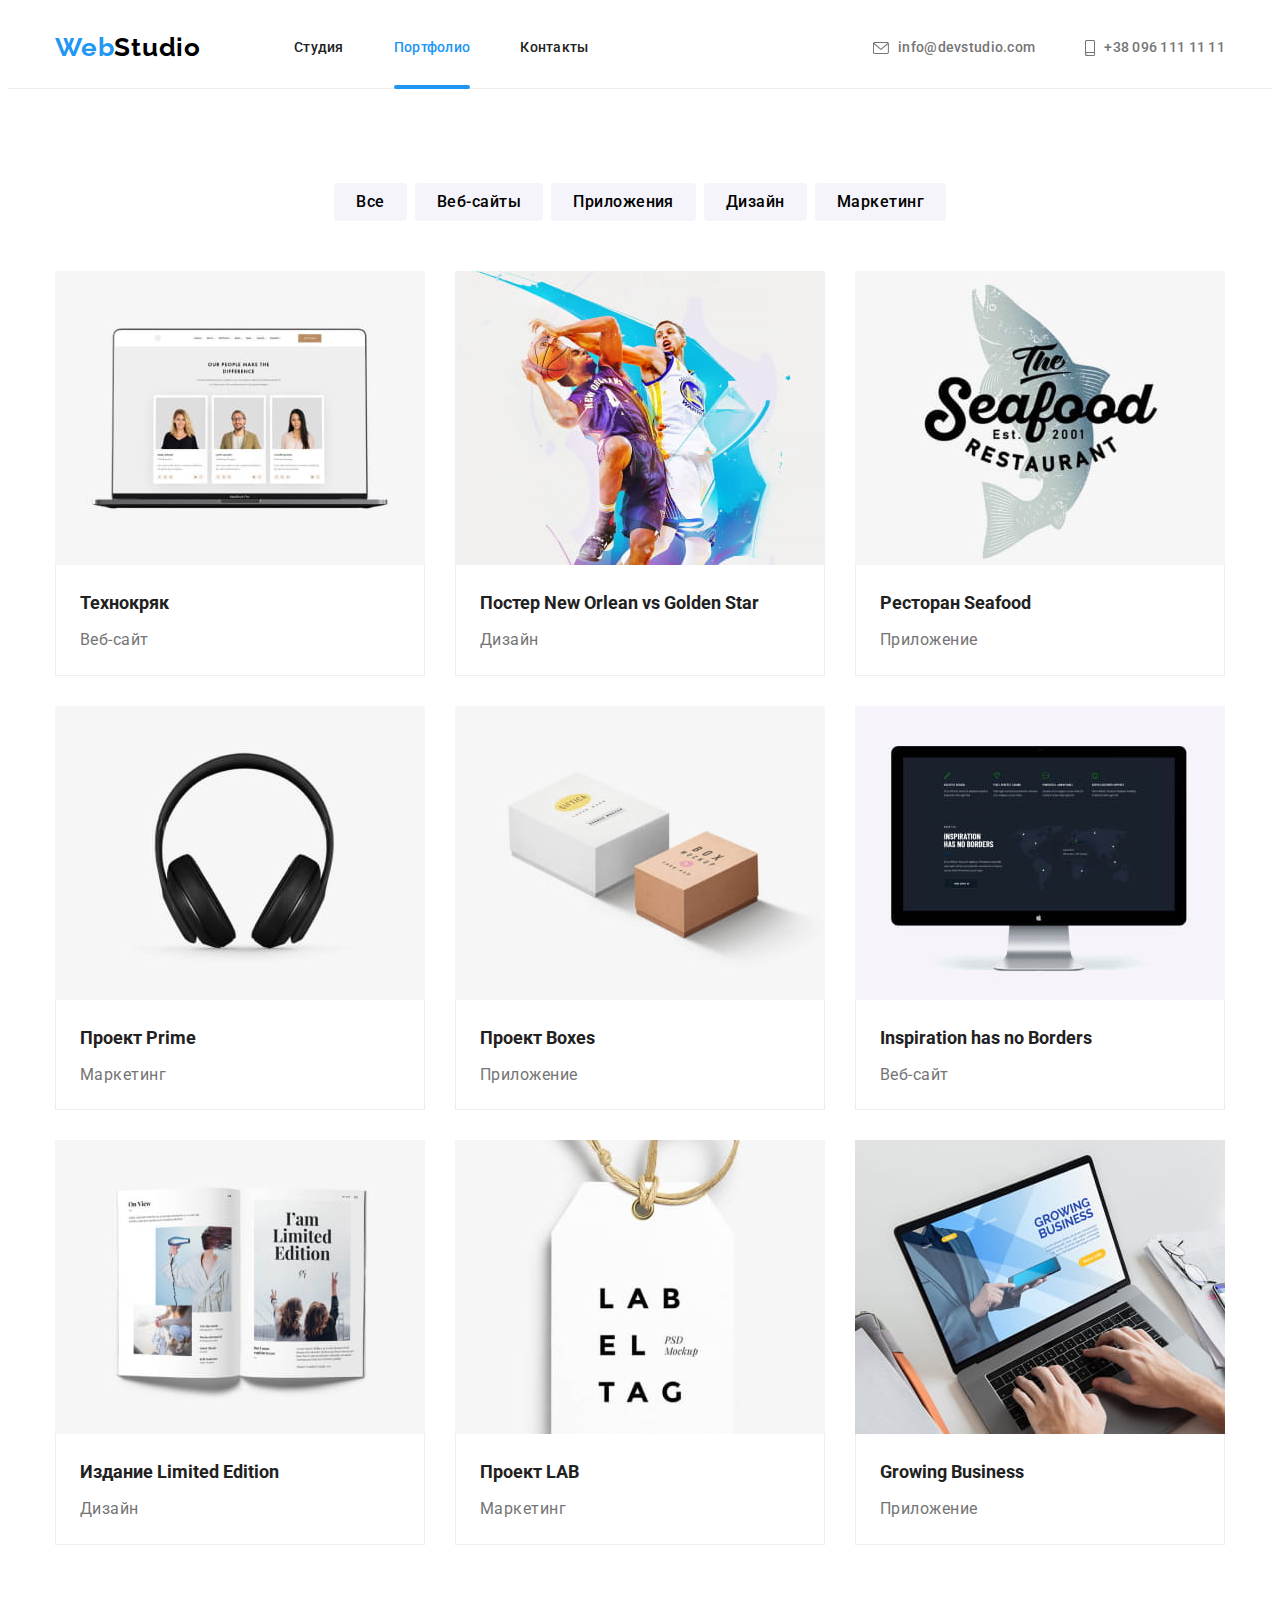
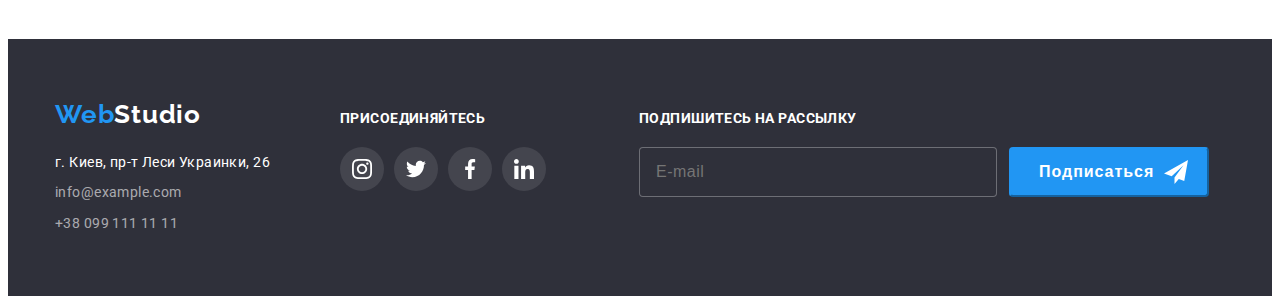
==== portfolio.html @ 4abb4806 "start" ====
<!DOCTYPE html>
<html lang="en">
<head>
    <meta charset="UTF-8">
    <meta http-equiv="X-UA-Compatible" content="IE=edge">
    <meta name="viewport" content="width=device-width, initial-scale=1.0">
    <title>goit-markup-hw-07</title>
    <link rel="stylesheet" href="https://cdnjs.cloudflare.com/ajax/libs/modern-normalize/1.1.0/modern-normalize.min.css"
        integrity="sha512-wpPYUAdjBVSE4KJnH1VR1HeZfpl1ub8YT/NKx4PuQ5NmX2tKuGu6U/JRp5y+Y8XG2tV+wKQpNHVUX03MfMFn9Q=="
        crossorigin="anonymous" referrerpolicy="no-referrer" />
    <link rel="stylesheet" href="./css/main.min.css">
    <link rel="preconnect" href="https://fonts.googleapis.com">
    <link rel="preconnect" href="https://fonts.gstatic.com" crossorigin>
    <link href="https://fonts.googleapis.com/css2?family=Montserrat:wght@400;700&family=Raleway:wght@700&family=Roboto:wght@400;500;700;900&display=swap"
          rel="stylesheet">
</head>
<body>
    <!--Шапка-->
    <header class="header">
        <div class="container">
            <nav class="navigation">
                <a href="./index.html" class="logo link logo--top">
                    <span class="logo__web">Web</span>Studio
                </a>
                <ul class="navigation__list list">
                    <li class="navigation__content"><a class="navigation__link  link"
                            href="./index.html">Студия</a></li>
                    <li class="navigation__content"><a class="navigation__link navigation__link--portfolio link" href="./portfolio.html">Портфолио</a>
                    </li>
                    <li class="navigation__content"><a class="navigation__link link" href="">Контакты</a></li>
                </ul>
            </nav>
            <ul class="contacts list">
                <li class="contacts__content"><a class="contacts__link link" href="mailto:info@devstudio.com">
                        <svg class="contacts__icon contacts__icon--mail">
                            <use href="./images/icons.svg#icon-mail"></use>
                        </svg>
                        info@devstudio.com
                    </a>
                </li>
                <li class="contacts__content"><a class="contacts__link link" href="tel:+380961111111">
                        <svg class="contacts__icon contacts__icon--tel">
                            <use href="./images/icons.svg#icon-smartphone"></use>
                        </svg>
                        +38 096 111 11 11
                    </a></li>
            </ul>
        </div>
    
    </header>
    <!-- Основная секция-->
    <main>
        <section class="section">
            <!-- Скрытый заголовок-->
            <div class="categories container">
                <h1 class="visually-hidden">Категории</h1>
                <ul class="categories__list list">
                    <li class="categories__content"><button class="categories__butns" type="button">Все</button></li>
                    <li class="categories__content"><button class="categories__butns" type="button">Веб-сайты</button></li>
                    <li class="categories__content"><button class="categories__butns" type="button">Приложения</button></li>
                    <li class="categories__content"><button class="categories__butns" type="button">Дизайн</button></li>
                    <li class="categories__content"><button class="categories__butns" type="button">Маркетинг</button></li>
                </ul>
                <ul class="categories__cards list">
                    <li class="card">
                        <a class="card__link link" href="">
                            <div class="card__box">
                                <img src="./images/Portf1.jpg" alt="Открытый ноутбук" width="370">
                                <div class="card__overlay">
                                    <p class="card__text"> Технокряк это современная площадка распространения коронавируса. Компании используют эту платформу для цифрового
                                    шпионажа и атак на защищённые сервера конкурентов. </p>

                                </div>
                            </div>
                            <div class="card__description">
                            <h2 class="card__titles">Технокряк</h2>
                            <p class="card__specification">Веб-сайт</p>
                            </div>
                        </a>
                    </li>
                    <li class="card">
                        <a class="card__link link" href="">
                            <div class="card__box">
                            <img src="./images/Portf2.jpg" alt="Два баскетболиста" width="370">
                            <div class="card__overlay">
                                    <p class="card__text"> Технокряк это современная площадка распространения коронавируса. Компании используют эту платформу для цифрового
                                    шпионажа и атак на защищённые сервера конкурентов. </p>

                                </div>
                            </div>
                            <div class="card__description">
                                <h2 class="card__titles">Постер New Orlean vs Golden Star</h2>
                                <p class="card__specification">Дизайн</p>
                            </div>
                            
                        </a>
                    </li>
                    <li class="card">
                        <a class="card__link link" href="">
                            <div class="card__box">
                            <img src="./images/Portf3.jpg" alt="Логотип ресторана" width="370">
                            <div class="card__overlay">
                                    <p class="card__text"> Технокряк это современная площадка распространения коронавируса. Компании используют эту платформу для цифрового
                                    шпионажа и атак на защищённые сервера конкурентов. </p>

                                </div>
                            </div>
                            <div class="card__description">
                            <h2 class="card__titles">Ресторан Seafood</h2>
                            <p class="card__specification">Приложение</p>
                            </div>
                        </a>
                    </li>
                    <li class="card">
                        <a class="card__link link" href="">
                            <div class="card__box">
                            <img src="./images/Portf4.jpg" alt="Наушники" width="370">
                            <div class="card__overlay">
                                    <p class="card__text"> Технокряк это современная площадка распространения коронавируса. Компании используют эту платформу для цифрового
                                    шпионажа и атак на защищённые сервера конкурентов. </p>

                                </div>
                            </div>
                            <div class="card__description">
                            <h2 class="card__titles">Проект Prime</h2>
                            <p class="card__specification">Маркетинг</p>
                            </div>
                        </a>
                    </li>
                    <li class="card">
                        <a class="card__link link" href="">
                            <div class="card__box">
                            <img src="./images/Portf5.jpg" alt="Две коробки" width="370">
                            <div class="card__overlay">
                                    <p class="card__text"> Технокряк это современная площадка распространения коронавируса. Компании используют эту платформу для цифрового
                                    шпионажа и атак на защищённые сервера конкурентов. </p>

                                </div>
                            </div>
                            <div class="card__description">
                            <h2 class="card__titles">Проект Boxes</h2>
                            <p class="card__specification">Приложение</p>
                            </div>
                        </a>
                    </li>
                    <li class="card">
                        <a class="card__link link" href="">
                            <div class="card__box">
                            <img src="./images/Portf6.jpg" alt="Телевизор" width="370">
                            <div class="card__overlay">
                                    <p class="card__text"> Технокряк это современная площадка распространения коронавируса. Компании используют эту платформу для цифрового
                                    шпионажа и атак на защищённые сервера конкурентов. </p>

                                </div>
                            </div>
                            <div class="card__description">
                            <h2 class="card__titles">Inspiration has no Borders</h2>
                            <p class="card__specification">Веб-сайт</p>
                            </div>
                        </a>
                    </li>
                    <li class="card">
                        <a class="card__link link" href="">
                            <div class="card__box">
                            <img src="./images/Portf7.jpg" alt="Открытый журнал" width="370">
                            <div class="card__overlay">
                                    <p class="card__text"> Технокряк это современная площадка распространения коронавируса. Компании используют эту платформу для цифрового
                                    шпионажа и атак на защищённые сервера конкурентов. </p>

                                </div>
                            </div>
                            <div class="card__description">
                            <h2 class="card__titles">Издание Limited Edition</h2>
                            <p class="card__specification">Дизайн</p>
                            </div>
                        </a>
                    </li>
                    <li class="card">
                        <a class="card__link link" href="">
                            <div class="card__box">
                            <img src="./images/Portf8.jpg" alt="Этикетка" width="370">
                            <div class="card__overlay">
                                    <p class="card__text"> Технокряк это современная площадка распространения коронавируса. Компании используют эту платформу для цифрового
                                    шпионажа и атак на защищённые сервера конкурентов. </p>

                                </div>
                            </div>
                            <div class="card__description">
                            <h2 class="card__titles">Проект LAB</h2>
                            <p class="card__specification">Маркетинг</p>
                            </div>
                        </a>
                    </li>
                    <li class="card">
                        <a class="card__link link" href="">
                            <div class="card__box">
                            <img src="./images/Portf9.jpg" alt="Работа за ноутбуком" width="370">
                            <div class="card__overlay">
                                    <p class="card__text"> Технокряк это современная площадка распространения коронавируса. Компании используют эту платформу для цифрового
                                    шпионажа и атак на защищённые сервера конкурентов. </p>

                                </div>
                            </div>
                            <div class="card__description">
                            <h2 class="card__titles">Growing Business</h2>
                            <p class="card__specification">Приложение</p>
                            </div>
                        </a>
                    </li>
                </ul>
            </div>        
        </section>

    </main>
    <!--Подвал-->
    <footer class="footer">
        <div class="container footer__container">
            <div class="navigation-box">
                <a class="logo link logo--bottom " href="./index.html">
                    <span class="logo__web">Web</span>Studio
                </a>
                <address class="adress">
                    <ul class="adress__list list">
                        <li class="adress__content"><a class="adress__fact link"
                                href="https://goo.gl/maps/tWHg3Sb9LDnPVepB7" target="_blank"
                                rel="noopener nofollow noreferrer">г. Киев, пр-т Леси Украинки, 26</a></li>
                        <li class="adress__content"><a class="adress__secondary link"
                                href="mailto:info@example.com">info@example.com</a></li>
                        <li class="adress__content"><a class="adress__secondary link" href="tel:+380991111111">+38 099 111
                                11 11</a></li>
                    </ul>
                </address>
            </div>
            <div class="networks">
                <h3 class="networks__title">Присоединяйтесь</h3>
                <ul class="networks__list list">
                    <li class="networks__content">
                        <a class="networks__link link" href=""><svg class="networks__icon">
                                <use href="./images/icons.svg#icon-insta"></use>
                            </svg>
                        </a>
                    </li>
                    <li class="networks__content">
                        <a class="networks__link link" href=""><svg class="networks__icon">
                                <use href="./images/icons.svg#icon-twitter"></use>
                            </svg>
                        </a>
                    </li>
                    <li class="networks__content">
                        <a class="networks__link link" href=""><svg class="networks__icon">
                                <use href="./images/icons.svg#icon-facebook"></use>
                            </svg>
                        </a>
                    </li>
                    <li class="networks__content">
                        <a class="networks__link link" href=""><svg class="networks__icon">
                                <use href="./images/icons.svg#icon-linkedin"></use>
                            </svg>
                        </a>
                    </li>
                </ul>

            </div>
            <div class="mailing">
                <h3 class="mailing__title">Подпишитесь на рассылку</h3>
                <form class="mailing__form" autocomplete="off">
                    <label class="mailing__label">
                        <input type="email" name="email" class="mailing__input" placeholder="E-mail" />
                    </label>
                    <button type="submit" class="mailing__button">Подписаться <svg class="mailing_icon" width="24px"
                            height="24px">
                            <use href="./images/icons.svg#icon-send"></use>
                        </svg>
                    </button>

                </form>

            </div>

        </div>


    </footer>
    
</body>
</html>
---- css/main.min.css ----
*,*::before,*::after{-webkit-box-sizing:border-box;box-sizing:border-box}.container{width:1200px;margin:0 auto;padding-left:15px;padding-right:15px}h1,h2,h3,h4,h5,h6,p{margin:0}ul{padding:0;margin:0}img{display:block}body{color:var(--main-text-color);font-family:var(--main-font),sans-serif;font-weight:400}.list{list-style-type:none}.link{text-decoration:none;display:block}.section{padding-top:94px;padding-bottom:94px}:root{--main-font: 'Roboto';--secondary-font: 'Raleway';--main-text-color: #212121;--primyry-text-color: #757575;--secondary-color: #2196f3;--bacnd-color: #ffffff;--logo-color: #000000;--hero-foot-color: #2f303a;--dysine-color: #f5f4fa;--adress-color: rgba(255, 255, 255, 0.6);--categorie-color: #eeeeee;--button-color: #188ce8;--icon-color: #afb1b8}.logo{font-family:var(--secondary-font);font-weight:700;font-size:26px;line-height:1.2;letter-spacing:0.03em}.logo--top{color:var(--logo-color)}.logo--bottom{color:var(--bacnd-color);margin-bottom:20px}.logo__web{color:var(--secondary-color)}.adress{font-style:normal}.adress__fact{font-size:14px;letter-spacing:0.03em;line-height:1.7;color:var(--bacnd-color);-webkit-transition:color 250ms cubic-bezier(0.4, 0, 0.2, 1);transition:color 250ms cubic-bezier(0.4, 0, 0.2, 1)}.adress__fact:hover{color:var(--secondary-color)}.adress__fact:focus{color:var(--secondary-color)}.adress__secondary{font-size:14px;line-height:1.7;letter-spacing:0.03em;color:var(--adress-color);-webkit-transition:color 250ms cubic-bezier(0.4, 0, 0.2, 1);transition:color 250ms cubic-bezier(0.4, 0, 0.2, 1)}.adress__secondary:focus{color:var(--secondary-color)}.adress__secondary:hover{color:var(--secondary-color)}.adress__content:not(:last-child){margin-bottom:7px}.backdrop{position:fixed;top:0;left:0;width:100%;height:100%;background-color:rgba(0,0,0,0.2);-webkit-transition-property:opacity, visibility, -webkit-transform;transition-property:opacity, visibility, -webkit-transform;transition-property:transform, opacity, visibility;transition-property:transform, opacity, visibility, -webkit-transform;-webkit-transition-duration:250ms;transition-duration:250ms;-webkit-transition-timing-function:cubic-bezier(0.4, 0, 0.2, 1);transition-timing-function:cubic-bezier(0.4, 0, 0.2, 1);z-index:10}.backdrop.is-hidden{-webkit-transform:scale(0.7);transform:scale(0.7);opacity:0;pointer-events:none;visibility:hidden}.card__box{position:relative;overflow:hidden}.card__overlay{position:absolute;padding:63px 24px;width:100%;height:100%;background-color:rgba(33,150,243,0.9);top:0;-webkit-transform:translateY(101%);transform:translateY(101%);-webkit-transition:-webkit-transform 250ms cubic-bezier(0.4, 0, 0.2, 1);transition:-webkit-transform 250ms cubic-bezier(0.4, 0, 0.2, 1);transition:transform 250ms cubic-bezier(0.4, 0, 0.2, 1);transition:transform 250ms cubic-bezier(0.4, 0, 0.2, 1), -webkit-transform 250ms cubic-bezier(0.4, 0, 0.2, 1)}.card__text{font-size:18px;line-height:1.55;letter-spacing:0.03em;color:var(--bacnd-color)}.card{margin-right:30px;margin-bottom:30px;width:370px}.card:nth-last-child(-n+3){margin-bottom:0px}.card:nth-child(3n){margin-right:0px}.card__description{border:1px solid var(--categorie-color);border-top:none;padding:20px 24px}.card__titles{font-weight:700;font-size:18px;line-height:2;color:var(--main-text-color);margin-bottom:4px}.card__specification{font-size:16px;line-height:1.87;letter-spacing:0.03em;color:var(--primyry-text-color)}.card__link{-webkit-transition:-webkit-box-shadow 250ms cubic-bezier(0.4, 0, 0.2, 1);transition:-webkit-box-shadow 250ms cubic-bezier(0.4, 0, 0.2, 1);transition:box-shadow 250ms cubic-bezier(0.4, 0, 0.2, 1);transition:box-shadow 250ms cubic-bezier(0.4, 0, 0.2, 1), -webkit-box-shadow 250ms cubic-bezier(0.4, 0, 0.2, 1)}.card__link:hover,.card__link:focus{-webkit-box-shadow:0px 1px 1px rgba(0,0,0,0.12),0px 4px 4px rgba(0,0,0,0.06),1px 4px 6px rgba(0,0,0,0.16);box-shadow:0px 1px 1px rgba(0,0,0,0.12),0px 4px 4px rgba(0,0,0,0.06),1px 4px 6px rgba(0,0,0,0.16)}.card__link:hover .card__box .card__overlay,.card__link:focus .card__box .card__overlay{-webkit-transform:translateY(0%);transform:translateY(0%)}.card__link:hover .card__box .card__overlay,.card__link:focus .card__box .card__overlay{-webkit-transform:translateY(0%);transform:translateY(0%)}.categories__butns{cursor:pointer;background-color:var(--dysine-color);border:none;border-radius:4px;font-family:var(--main-font);font-weight:500;font-size:16px;line-height:1.6;text-align:center;letter-spacing:0.03em;padding:6px 22px;min-width:73px;-webkit-transition:background-color 250ms cubic-bezier(0.4, 0, 0.2, 1),color 2500ms cubic-bezier(0.4, 0, 0.2, 1),-webkit-box-shadow 250ms cubic-bezier(0.4, 0, 0.2, 1);transition:background-color 250ms cubic-bezier(0.4, 0, 0.2, 1),color 2500ms cubic-bezier(0.4, 0, 0.2, 1),-webkit-box-shadow 250ms cubic-bezier(0.4, 0, 0.2, 1);transition:box-shadow 250ms cubic-bezier(0.4, 0, 0.2, 1),background-color 250ms cubic-bezier(0.4, 0, 0.2, 1),color 2500ms cubic-bezier(0.4, 0, 0.2, 1);transition:box-shadow 250ms cubic-bezier(0.4, 0, 0.2, 1),background-color 250ms cubic-bezier(0.4, 0, 0.2, 1),color 2500ms cubic-bezier(0.4, 0, 0.2, 1),-webkit-box-shadow 250ms cubic-bezier(0.4, 0, 0.2, 1)}.categories__butns:hover{background-color:var(--secondary-color);color:var(--bacnd-color);-webkit-box-shadow:0px 3px 1px rgba(0,0,0,0.1),0px 1px 2px rgba(0,0,0,0.08),0px 2px 2px rgba(0,0,0,0.12);box-shadow:0px 3px 1px rgba(0,0,0,0.1),0px 1px 2px rgba(0,0,0,0.08),0px 2px 2px rgba(0,0,0,0.12)}.categories__butns:focus{background-color:var(--secondary-color);color:var(--bacnd-color);-webkit-box-shadow:0px 3px 1px rgba(0,0,0,0.1),0px 1px 2px rgba(0,0,0,0.08),0px 2px 2px rgba(0,0,0,0.12);box-shadow:0px 3px 1px rgba(0,0,0,0.1),0px 1px 2px rgba(0,0,0,0.08),0px 2px 2px rgba(0,0,0,0.12)}.categories__list{display:-webkit-box;display:-ms-flexbox;display:flex;-webkit-box-pack:center;-ms-flex-pack:center;justify-content:center;margin-bottom:50px}.categories__content:not(:last-child){margin-right:8px}.categories__cards{display:-webkit-box;display:-ms-flexbox;display:flex;-ms-flex-wrap:wrap;flex-wrap:wrap}.close-button{cursor:pointer;position:absolute;top:8px;right:8px;width:30px;height:30px;background-color:var(--bacnd-color);border:1px solid rgba(0,0,0,0.1);border-radius:50%}.close-button:focus .close-button__icon,.close-button:hover .close-button__icon{fill:var(--button-color)}.close-button__icon{position:absolute;top:50%;left:50%;-webkit-transform:translate(-50%, -50%);transform:translate(-50%, -50%);fill:var(--logo-color)}.contacts__link{display:-webkit-inline-box;display:-ms-inline-flexbox;display:inline-flex;-webkit-box-align:center;-ms-flex-align:center;align-items:center;font-weight:500;line-height:1.14;letter-spacing:0.02em;font-size:14px;color:var(--primyry-text-color);text-decoration:none;padding-top:32px;padding-bottom:32px;-webkit-transition:color 250ms cubic-bezier(0.4, 0, 0.2, 1);transition:color 250ms cubic-bezier(0.4, 0, 0.2, 1)}.contacts__link:hover .contacts__icon,.contacts__link:focus .contacts__icon{fill:var(--secondary-color)}.contacts__link:hover,.contacts__link:focus{color:var(--secondary-color)}.contacts__link:hover .contacts__icon--tel,.contacts__link:focus .contacts__icon--tel{fill:var(--secondary-color)}.contacts__icon{fill:var(--primyry-text-color);display:inline-block;margin-right:9px;-webkit-transition:fill 250ms cubic-bezier(0.4, 0, 0.2, 1);transition:fill 250ms cubic-bezier(0.4, 0, 0.2, 1)}.contacts__icon--mail{width:16px;height:12px}.contacts__icon--tel{width:10px;height:16px}.contacts{display:-webkit-box;display:-ms-flexbox;display:flex;-webkit-box-align:center;-ms-flex-align:center;align-items:center;margin-left:auto}.contacts__content:not(:last-child){margin-right:50px}.employee__networks{display:-webkit-box;display:-ms-flexbox;display:flex;-webkit-box-align:center;-ms-flex-align:center;align-items:center;-webkit-box-pack:justify;-ms-flex-pack:justify;justify-content:space-between}.employee__icon{width:20px;height:20px;fill:var(--icon-color);-webkit-transition:fill 250ms cubic-bezier(0.4, 0, 0.2, 1);transition:fill 250ms cubic-bezier(0.4, 0, 0.2, 1)}.employee__link{display:-webkit-box;display:-ms-flexbox;display:flex;-webkit-box-pack:center;-ms-flex-pack:center;justify-content:center;-webkit-box-align:center;-ms-flex-align:center;align-items:center;width:44px;height:44px;background-color:var(--bacnd-color);border-radius:50%;-webkit-transition:background-color 250ms cubic-bezier(0.4, 0, 0.2, 1);transition:background-color 250ms cubic-bezier(0.4, 0, 0.2, 1)}.employee__link:hover,.employee__link:focus{background-color:var(--secondary-color)}.employee__link:hover .employee__icon,.employee__link:focus .employee__icon{fill:var(--bacnd-color)}.employee{background-color:var(--bacnd-color);border-radius:0px 0px 4px 4px;-webkit-box-shadow:0px 1px 3px rgba(0,0,0,0.12),0px 1px 1px rgba(0,0,0,0.14),0px 2px 1px rgba(0,0,0,0.2);box-shadow:0px 1px 3px rgba(0,0,0,0.12),0px 1px 1px rgba(0,0,0,0.14),0px 2px 1px rgba(0,0,0,0.2);width:270px}.employee:not(:last-child){margin-right:30px}.employee__box{padding:30px 32px}.employee__title{font-weight:500;line-height:1.18;text-align:center;letter-spacing:0.03em;font-size:16px;margin-bottom:10px}.employee__position{font-size:16px;line-height:1.18;text-align:center;letter-spacing:0.03em;color:var(--primyry-text-color);margin-bottom:16px}.hero{max-width:1600px;background-color:var(--hero-foot-color);background-image:-webkit-gradient(linear, left top, right top, from(rgba(47,48,58,0.4)), to(rgba(47,48,58,0.4))),url("../images/background.jpg");background-image:linear-gradient(to right, rgba(47,48,58,0.4), rgba(47,48,58,0.4)),url("../images/background.jpg");background-size:cover;background-repeat:no-repeat;background-position:center;text-align:center;padding:200px 0;margin:0 auto}.hero .container{padding:0 0}.hero__title{font-weight:900;font-size:44px;line-height:1.36;max-width:696px;letter-spacing:0.06em;text-transform:uppercase;color:var(--bacnd-color);margin:0 auto 30px auto}.hero__button{font-family:var(--main-font);cursor:pointer;background:var(--secondary-color);-webkit-box-shadow:0px 4px 4px rgba(0,0,0,0.15);box-shadow:0px 4px 4px rgba(0,0,0,0.15);border-radius:4px;border:none;min-width:200px;padding:10px 32px;font-weight:700;font-size:16px;line-height:1.87;-webkit-box-align:center;-ms-flex-align:center;align-items:center;letter-spacing:0.06em;color:var(--bacnd-color);-webkit-transition:background-color 250ms cubic-bezier(0.4, 0, 0.2, 1);transition:background-color 250ms cubic-bezier(0.4, 0, 0.2, 1)}.hero__button:hover{background-color:var(--button-color)}.hero__button:focus{background-color:var(--button-color)}.mailing__title{font-weight:700;margin-bottom:20px;font-size:14px;line-height:1.14;letter-spacing:0.03em;text-transform:uppercase;color:var(--bacnd-color)}.mailing{margin-left:93px}.mailing__form{display:-webkit-box;display:-ms-flexbox;display:flex}.mailing__input{font-size:16px;line-height:1.25;letter-spacing:0.03em;padding-left:16px;color:var(--bacnd-color);display:-webkit-box;display:-ms-flexbox;display:flex;-webkit-box-align:center;-ms-flex-align:center;align-items:center;height:50px;width:358px;background-color:var(--hero-foot-color);border:1px solid rgba(255,255,255,0.3);border-radius:4px;-webkit-transition:border-color 250ms cubic-bezier(0.4, 0, 0.2, 1);transition:border-color 250ms cubic-bezier(0.4, 0, 0.2, 1);outline:none}.mailing__input:focus,.mailing__input:hover{border-color:var(--secondary-color)}.mailing__button{display:-webkit-box;display:-ms-flexbox;display:flex;-webkit-box-align:center;-ms-flex-align:center;align-items:center;font-weight:700;font-size:16px;line-height:1.87;letter-spacing:0.06em;color:var(--bacnd-color);cursor:pointer;width:200px;height:50px;margin-left:12px;padding-left:28px;background-color:var(--secondary-color);border-radius:4px;border-color:var(--secondary-color);-webkit-transition:background-color 250ms cubic-bezier(0.4, 0, 0.2, 1);transition:background-color 250ms cubic-bezier(0.4, 0, 0.2, 1)}.mailing__button:focus,.mailing__button:hover{background-color:var(--button-color)}.mailing_icon{margin-left:10px}.modal{padding:40px;position:absolute;width:528px;height:581px;background-color:var(--bacnd-color);top:50%;left:50%;-webkit-transform:translate(-50%, -50%);transform:translate(-50%, -50%);-webkit-box-shadow:0px 1px 3px rgba(0,0,0,0.12),0px 1px 1px rgba(0,0,0,0.14),0px 2px 1px rgba(0,0,0,0.2);box-shadow:0px 1px 3px rgba(0,0,0,0.12),0px 1px 1px rgba(0,0,0,0.14),0px 2px 1px rgba(0,0,0,0.2);border-radius:4px}.modal__recomend{display:block;margin-bottom:12px;font-weight:700;font-size:20px;line-height:1.15;text-align:center;letter-spacing:0.03em;color:var(--main-text-color)}.modal__label{position:relative;display:-webkit-box;display:-ms-flexbox;display:flex;-webkit-box-orient:vertical;-webkit-box-direction:normal;-ms-flex-direction:column;flex-direction:column;margin-bottom:10px;text-align:left;font-size:12px;line-height:1.16;letter-spacing:0.01em;color:var(--primyry-text-color)}.modal__input{padding-left:38px;z-index:1;width:448px;height:40px;border:1px solid rgba(33,33,33,0.2);-webkit-box-sizing:border-box;box-sizing:border-box;border-radius:4px;background-color:var(--bacnd-color);outline:none;margin-top:4px;-webkit-transition:border-color 250ms cubic-bezier(0.4, 0, 0.2, 1);transition:border-color 250ms cubic-bezier(0.4, 0, 0.2, 1)}.modal__textarea{width:448px;height:138px;outline:none;border:1px solid rgba(33,33,33,0.2);-webkit-box-sizing:border-box;box-sizing:border-box;border-radius:4px;resize:none;padding:12px 16px;margin-top:4px;-webkit-transition:border-color 250ms cubic-bezier(0.4, 0, 0.2, 1);transition:border-color 250ms cubic-bezier(0.4, 0, 0.2, 1)}.modal__textarea:focus{outline:none;border-color:var(--secondary-color)}.modal__agree{position:relative;padding-left:20px;display:block;font-size:14px;line-height:1.7;letter-spacing:0.03em;color:#757575}.modal__check-area{display:block;position:absolute;width:16px;height:15px;background-color:var(--bacnd-color);border:2px solid var(--main-text-color);border-radius:2px;top:50%;left:20px;-webkit-transform:translate(-50%, -50%);transform:translate(-50%, -50%);cursor:pointer;-webkit-transition:border-color 250ms cubic-bezier(0.4, 0, 0.2, 1),background-image 250ms cubic-bezier(0.4, 0, 0.2, 1);transition:border-color 250ms cubic-bezier(0.4, 0, 0.2, 1),background-image 250ms cubic-bezier(0.4, 0, 0.2, 1)}.modal__checkbox:checked+.modal__check-area{background-image:url(../images/check.svg);background-color:var(--secondary-color);border-color:var(--secondary-color);background-repeat:no-repeat;background-size:contain;border:none}.modal__checkbox:focus+.modal__check-area{border-color:var(--secondary-color);outline:none}.modal__link{color:#2196f3}.modal__textarea::-webkit-input-placeholder{font-size:12px;line-height:14px;letter-spacing:0.01em;color:rgba(117,117,117,0.5)}.modal__textarea:-ms-input-placeholder{font-size:12px;line-height:14px;letter-spacing:0.01em;color:rgba(117,117,117,0.5)}.modal__textarea::-ms-input-placeholder{font-size:12px;line-height:14px;letter-spacing:0.01em;color:rgba(117,117,117,0.5)}.modal__textarea::placeholder{font-size:12px;line-height:14px;letter-spacing:0.01em;color:rgba(117,117,117,0.5)}.modal__button{margin-top:30px;font-weight:700;font-size:16px;line-height:1.88;letter-spacing:0.06em;color:var(--bacnd-color);cursor:pointer;width:200px;height:50px;background-color:#2196f3;border-radius:4px;border-color:var(--secondary-color);-webkit-transition:background-color 250ms cubic-bezier(0.4, 0, 0.2, 1),-webkit-box-shadow 250ms cubic-bezier(0.4, 0, 0.2, 1);transition:background-color 250ms cubic-bezier(0.4, 0, 0.2, 1),-webkit-box-shadow 250ms cubic-bezier(0.4, 0, 0.2, 1);transition:background-color 250ms cubic-bezier(0.4, 0, 0.2, 1),box-shadow 250ms cubic-bezier(0.4, 0, 0.2, 1);transition:background-color 250ms cubic-bezier(0.4, 0, 0.2, 1),box-shadow 250ms cubic-bezier(0.4, 0, 0.2, 1),-webkit-box-shadow 250ms cubic-bezier(0.4, 0, 0.2, 1)}.modal__button:focus,.modal__button:hover{-webkit-box-shadow:0px 4px 4px rgba(0,0,0,0.15);box-shadow:0px 4px 4px rgba(0,0,0,0.15);background-color:var(--button-color)}.modal__icon{position:absolute;z-index:2;bottom:14px;left:15px;fill:var(--main-text-color);-webkit-transition:fill 250ms cubic-bezier(0.4, 0, 0.2, 1);transition:fill 250ms cubic-bezier(0.4, 0, 0.2, 1)}.modal__input:focus{border-color:var(--secondary-color);outline:none}.modal__input:focus+.modal__icon{fill:var(--secondary-color)}.navigation{display:-webkit-box;display:-ms-flexbox;display:flex;-webkit-box-align:center;-ms-flex-align:center;align-items:center}.navigation__list{display:-webkit-box;display:-ms-flexbox;display:flex;-webkit-box-align:center;-ms-flex-align:center;align-items:center;margin-left:93px}.navigation__content:not(:last-child){margin-right:50px}.navigation__link.navigation__link--studio{color:var(--secondary-color)}.navigation__link.navigation__link--portfolio{color:var(--secondary-color)}.navigation__link{position:relative;font-weight:500;font-size:14px;line-height:1.14;letter-spacing:0.02em;color:var(--main-text-color);text-decoration:none;padding-top:32px;padding-bottom:32px;-webkit-transition:color 250ms cubic-bezier(0.4, 0, 0.2, 1);transition:color 250ms cubic-bezier(0.4, 0, 0.2, 1)}.navigation__link.navigation__link--studio::after{position:absolute;bottom:-1px;content:'';display:block;width:100%;height:4px;border-radius:2px;background-color:var(--secondary-color)}.navigation__link.navigation__link--portfolio::after{position:absolute;bottom:-1px;content:'';display:block;width:100%;height:4px;border-radius:2px;background-color:var(--secondary-color)}.navigation__link:hover{color:var(--secondary-color)}.navigation__link:focus{color:var(--secondary-color)}.networks__title{font-weight:700;margin-bottom:20px;font-size:14px;line-height:1.14;letter-spacing:0.03em;text-transform:uppercase;color:var(--bacnd-color)}.networks{margin-left:70px}.networks__list{display:-webkit-box;display:-ms-flexbox;display:flex;-webkit-box-align:center;-ms-flex-align:center;align-items:center}.networks__icon{width:20px;height:20px;fill:var(--bacnd-color)}.networks__content:not(:last-child){margin-right:10px}.networks__link{display:-webkit-box;display:-ms-flexbox;display:flex;-webkit-box-pack:center;-ms-flex-pack:center;justify-content:center;-webkit-box-align:center;-ms-flex-align:center;align-items:center;width:44px;height:44px;background-color:rgba(255,255,255,0.1);border-radius:50%;-webkit-transition:background-color 250ms cubic-bezier(0.4, 0, 0.2, 1);transition:background-color 250ms cubic-bezier(0.4, 0, 0.2, 1)}.networks__link:focus,.networks__link:hover{background-color:var(--secondary-color)}.our-clients{padding-top:94px;padding-bottom:94px}.our-clients__title{font-weight:700;font-size:36px;line-height:1.16;text-align:center;letter-spacing:0.03em;margin-bottom:50px}.clients{display:-webkit-box;display:-ms-flexbox;display:flex;-webkit-box-pack:center;-ms-flex-pack:center;justify-content:center}.clients__content:not(:last-child){margin-right:30px}.clients__icon{fill:var(--icon-color);-webkit-transition:fill 250ms cubic-bezier(0.4, 0, 0.2, 1);transition:fill 250ms cubic-bezier(0.4, 0, 0.2, 1)}.clients__link{background-color:var(--bacnd-color);display:-webkit-box;display:-ms-flexbox;display:flex;-webkit-box-pack:center;-ms-flex-pack:center;justify-content:center;-webkit-box-align:center;-ms-flex-align:center;align-items:center;width:170px;height:92px;border:1px solid var(--icon-color);border-radius:4px;-webkit-transition:border-color 250ms cubic-bezier(0.4, 0, 0.2, 1);transition:border-color 250ms cubic-bezier(0.4, 0, 0.2, 1)}.clients__link:hover .clients__icon,.clients__link:focus .clients__icon{fill:var(--secondary-color)}.clients__link:hover,.clients__link:focus{border-color:var(--secondary-color)}.our-job.section{padding-top:0px}.our-job__title{font-weight:700;line-height:1.16;text-align:center;letter-spacing:0.03em;font-size:36px;margin-bottom:50px}.our-job__list{display:-webkit-box;display:-ms-flexbox;display:flex}.our-job__content{position:relative;width:370px}.our-job__content:not(:last-child){margin-right:30px}.our-job_lettering{position:absolute;bottom:0;padding-top:27px;padding-bottom:27px;width:100%;font-weight:700;font-size:14px;line-height:1.14;text-align:center;letter-spacing:0.03em;text-transform:uppercase;color:var(--bacnd-color);background-color:rgba(47,48,58,0.8)}.our-team{background-color:var(--dysine-color)}.our-team__title{font-weight:700;line-height:1.16;text-align:center;letter-spacing:0.03em;font-size:36px;margin-bottom:50px}.our-team__list{display:-webkit-box;display:-ms-flexbox;display:flex}.footer{background-color:var(--hero-foot-color);padding-top:60px;padding-bottom:60px}.footer__container{display:-webkit-box;display:-ms-flexbox;display:flex;-webkit-box-align:baseline;-ms-flex-align:baseline;align-items:baseline}.header{border-bottom:1px solid #ececec}.header .container{display:-webkit-box;display:-ms-flexbox;display:flex;-webkit-box-align:center;-ms-flex-align:center;align-items:center}.services__picture{display:-webkit-box;display:-ms-flexbox;display:flex;-webkit-box-pack:center;-ms-flex-pack:center;justify-content:center;-webkit-box-align:center;-ms-flex-align:center;align-items:center;margin-bottom:30px;width:270px;height:120px;background-color:var(--dysine-color);border-radius:4px}.services__icon{width:70px;height:70px}.services{display:-webkit-box;display:-ms-flexbox;display:flex;-webkit-box-align:center;-ms-flex-align:center;align-items:center}.services__content{width:270px}.services__content:not(:last-child){margin-right:30px}.services__titles{font-weight:700;font-size:14px;line-height:1.14;letter-spacing:0.03em;text-transform:uppercase;margin-bottom:10px}.services__description{font-size:14px;line-height:1.7;letter-spacing:0.03em;color:var(--primyry-text-color)}.visually-hidden{position:absolute;width:1px;height:1px;margin:-1px;border:0;padding:0;white-space:nowrap;-webkit-clip-path:inset(100%);clip-path:inset(100%);clip:rect(0 0 0 0);overflow:hidden}
/*# sourceMappingURL=main.min.css.map */
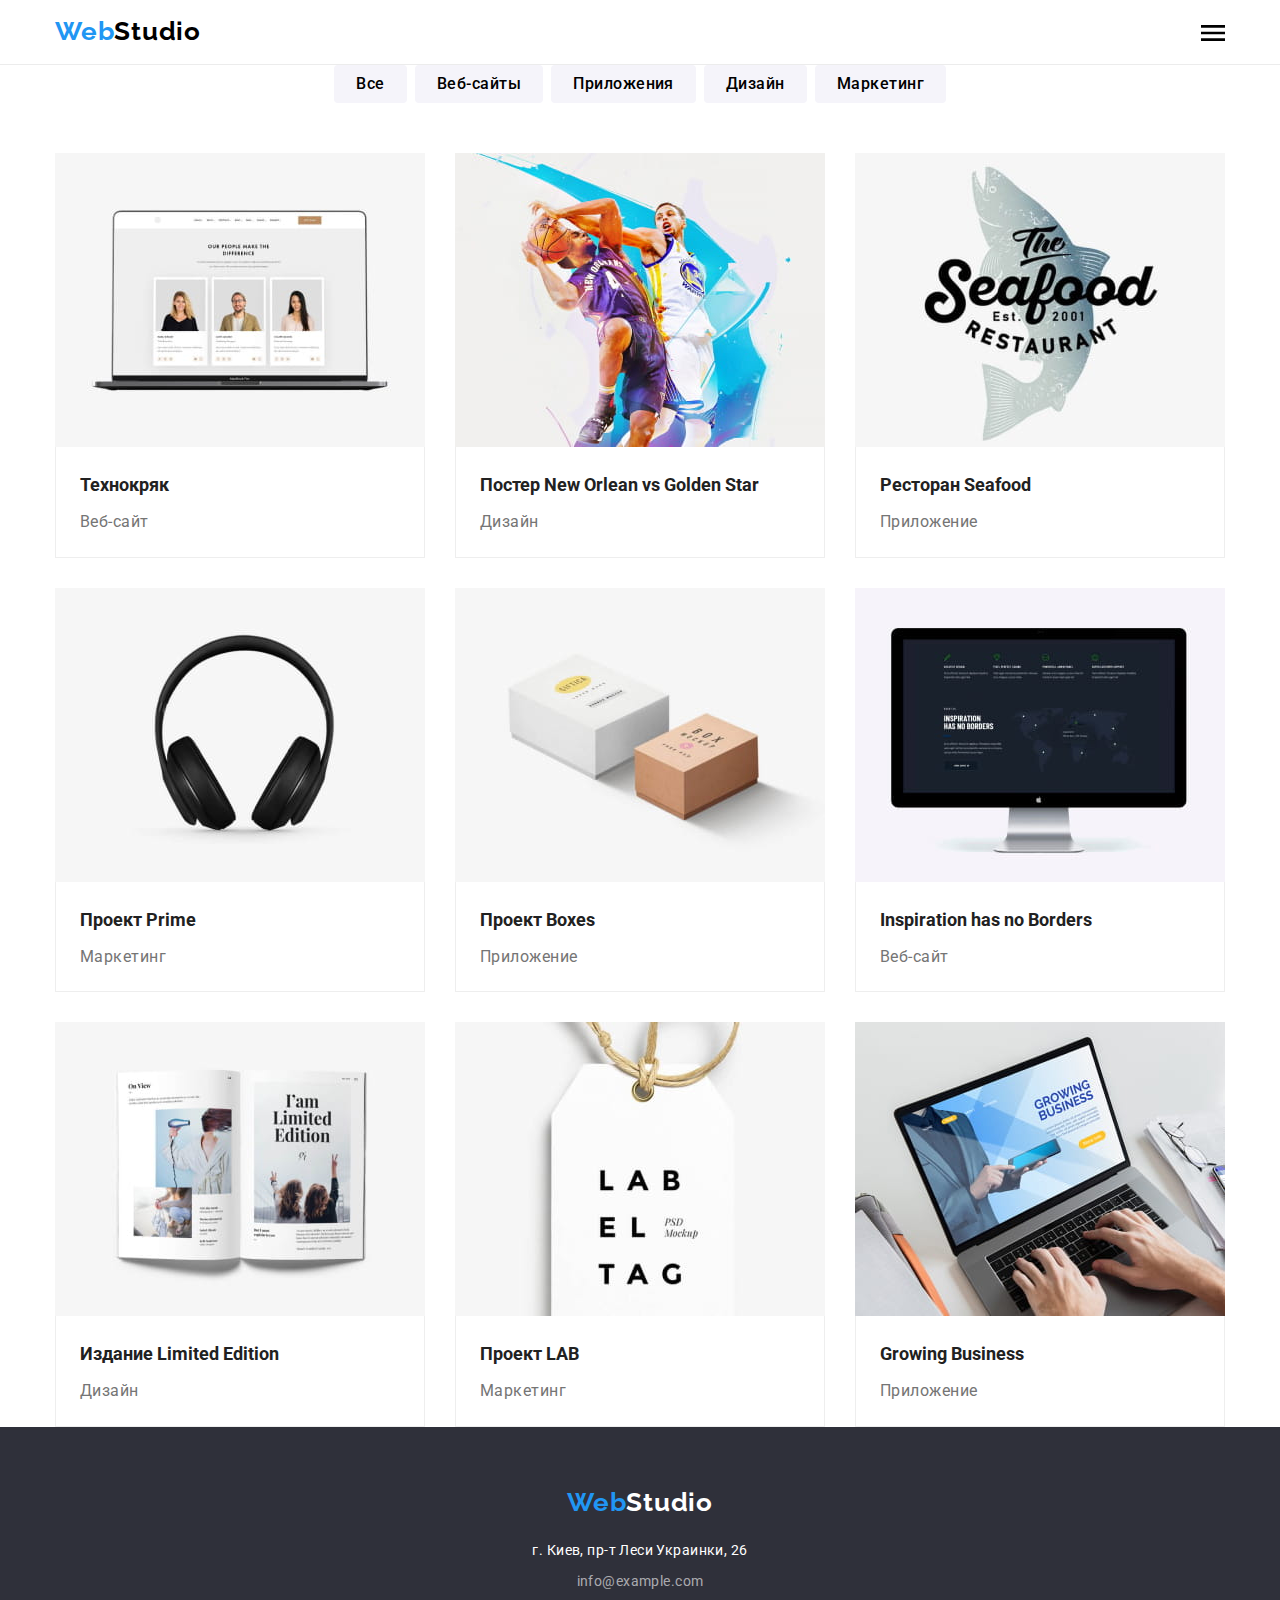
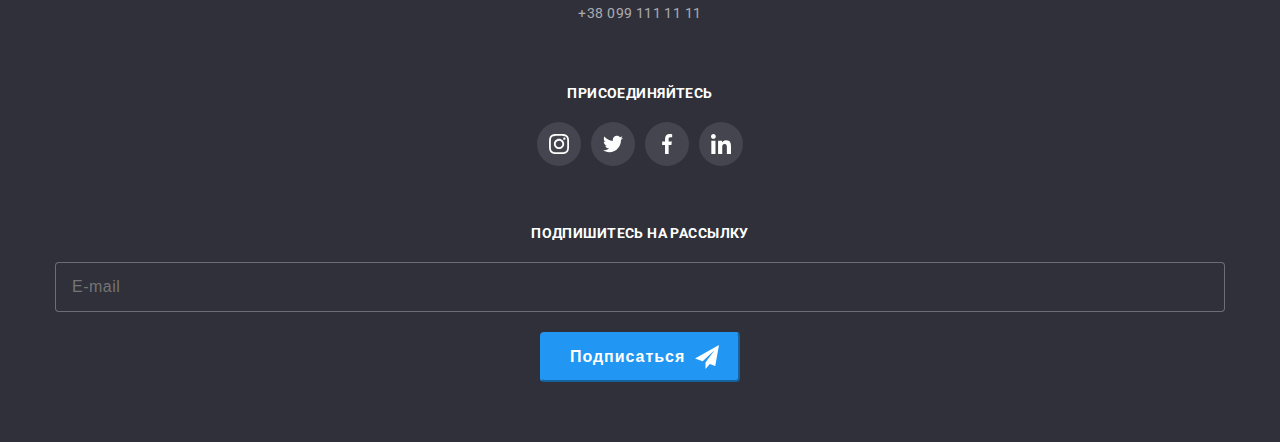
==== commit 655407be: "add mobile" ====
--- a/portfolio.html
+++ b/portfolio.html
@@ -18,33 +18,81 @@
     <!--Шапка-->
     <header class="header">
         <div class="container">
-            <nav class="navigation">
+            <div class="header__nav">
                 <a href="./index.html" class="logo link logo--top">
                     <span class="logo__web">Web</span>Studio
                 </a>
+                <button class="header__button " data-menu-button aria-controls="menu-container" aria-expanded="false"
+                    type="button">
+                    <svg class="header__icon" width="24px" height="16px" aria-label="Переключатель мобильного меню">
+                        <use class="header__menu" href="./images/icons.svg#icon-menu_24px"> </use>
+    
+                    </svg>
+                </button>
+            </div>
+            <div class="navigation-mob" id="menu-container" data-menu>
+                <button class="navigation-mob__button " data-menu-close aria-expanded="true" type="button">
+                    <svg class="navigation-mob__icon" width="19px" height="19px" aria-label="Переключатель мобильного меню">
+    
+                        <use class="navigation-mob__close" href="./images/icons.svg#icon-close_24px"> </use>
+                    </svg>
+                </button>
+                <ul class="navigation-mob__list list">
+                    <li class="navigation-mob__content"><a class="navigation-mob__link  link"
+                            href="./index.html">Студия</a></li>
+                    <li class="navigation-mob__content"><a class="navigation-mob__link navigation-mob__link--portfolio link"
+                            href="./portfolio.html">Портфолио</a></li>
+                    <li class="navigation-mob__content"><a class="navigation-mob__link link" href="">Контакты</a></li>
+                </ul>
+    
+                <ul class="contacts-mob list">
+                    <li class="contacts-mob__content"><a class="contacts-mob__link contacts-mob__link--tel  link"
+                            href="tel:+380961111111">
+    
+                            +38 096 111 11 11
+                        </a></li>
+                    <li class="contacts-mob__content"><a class="contacts-mob__link contacts-mob__link--mail link"
+                            href="mailto:info@devstudio.com">
+    
+                            info@devstudio.com
+                        </a>
+                    </li>
+    
+                </ul>
+                <ul class="networks-mob list">
+                    <li class="networks-mob__content "><a class="networks-mob__link link" href="">Instagram</a></li>
+                    <li class="networks-mob__content "><a class="networks-mob__link  link" href="">Twitter</a></li>
+                    <li class="networks-mob__content "><a class="networks-mob__link  link" href="">Facebook</a></li>
+                    <li class="networks-mob__content "><a class="networks-mob__link link " href="">LinkedIn</a></li>
+    
+                </ul>
+            </div>
+            <nav class="navigation">
                 <ul class="navigation__list list">
-                    <li class="navigation__content"><a class="navigation__link  link"
+                    <li class="navigation__content"><a class="navigation__link navigation__link--studio link"
                             href="./index.html">Студия</a></li>
-                    <li class="navigation__content"><a class="navigation__link navigation__link--portfolio link" href="./portfolio.html">Портфолио</a>
+                    <li class="navigation__content"><a class="navigation__link link" href="./portfolio.html">Портфолио</a>
                     </li>
                     <li class="navigation__content"><a class="navigation__link link" href="">Контакты</a></li>
                 </ul>
+    
+                <ul class="contacts list">
+                    <li class="contacts__content"><a class="contacts__link link" href="mailto:info@devstudio.com">
+                            <svg class="contacts__icon contacts__icon--mail">
+                                <use href="./images/icons.svg#icon-mail"></use>
+                            </svg>
+                            info@devstudio.com
+                        </a>
+                    </li>
+                    <li class="contacts__content"><a class="contacts__link link" href="tel:+380961111111">
+                            <svg class="contacts__icon contacts__icon--tel">
+                                <use href="./images/icons.svg#icon-smartphone"></use>
+                            </svg>
+                            +38 096 111 11 11
+                        </a></li>
+                </ul>
             </nav>
-            <ul class="contacts list">
-                <li class="contacts__content"><a class="contacts__link link" href="mailto:info@devstudio.com">
-                        <svg class="contacts__icon contacts__icon--mail">
-                            <use href="./images/icons.svg#icon-mail"></use>
-                        </svg>
-                        info@devstudio.com
-                    </a>
-                </li>
-                <li class="contacts__content"><a class="contacts__link link" href="tel:+380961111111">
-                        <svg class="contacts__icon contacts__icon--tel">
-                            <use href="./images/icons.svg#icon-smartphone"></use>
-                        </svg>
-                        +38 096 111 11 11
-                    </a></li>
-            </ul>
+    
         </div>
     
     </header>
@@ -281,6 +329,6 @@
 
 
     </footer>
-    
+    <script src="./js/menu.js"></script>
 </body>
 </html>--- a/css/main.min.css
+++ b/css/main.min.css
@@ -1,2 +1,2 @@
-*,*::before,*::after{-webkit-box-sizing:border-box;box-sizing:border-box}.container{width:1200px;margin:0 auto;padding-left:15px;padding-right:15px}h1,h2,h3,h4,h5,h6,p{margin:0}ul{padding:0;margin:0}img{display:block}body{color:var(--main-text-color);font-family:var(--main-font),sans-serif;font-weight:400}.list{list-style-type:none}.link{text-decoration:none;display:block}.section{padding-top:94px;padding-bottom:94px}:root{--main-font: 'Roboto';--secondary-font: 'Raleway';--main-text-color: #212121;--primyry-text-color: #757575;--secondary-color: #2196f3;--bacnd-color: #ffffff;--logo-color: #000000;--hero-foot-color: #2f303a;--dysine-color: #f5f4fa;--adress-color: rgba(255, 255, 255, 0.6);--categorie-color: #eeeeee;--button-color: #188ce8;--icon-color: #afb1b8}.logo{font-family:var(--secondary-font);font-weight:700;font-size:26px;line-height:1.2;letter-spacing:0.03em}.logo--top{color:var(--logo-color)}.logo--bottom{color:var(--bacnd-color);margin-bottom:20px}.logo__web{color:var(--secondary-color)}.adress{font-style:normal}.adress__fact{font-size:14px;letter-spacing:0.03em;line-height:1.7;color:var(--bacnd-color);-webkit-transition:color 250ms cubic-bezier(0.4, 0, 0.2, 1);transition:color 250ms cubic-bezier(0.4, 0, 0.2, 1)}.adress__fact:hover{color:var(--secondary-color)}.adress__fact:focus{color:var(--secondary-color)}.adress__secondary{font-size:14px;line-height:1.7;letter-spacing:0.03em;color:var(--adress-color);-webkit-transition:color 250ms cubic-bezier(0.4, 0, 0.2, 1);transition:color 250ms cubic-bezier(0.4, 0, 0.2, 1)}.adress__secondary:focus{color:var(--secondary-color)}.adress__secondary:hover{color:var(--secondary-color)}.adress__content:not(:last-child){margin-bottom:7px}.backdrop{position:fixed;top:0;left:0;width:100%;height:100%;background-color:rgba(0,0,0,0.2);-webkit-transition-property:opacity, visibility, -webkit-transform;transition-property:opacity, visibility, -webkit-transform;transition-property:transform, opacity, visibility;transition-property:transform, opacity, visibility, -webkit-transform;-webkit-transition-duration:250ms;transition-duration:250ms;-webkit-transition-timing-function:cubic-bezier(0.4, 0, 0.2, 1);transition-timing-function:cubic-bezier(0.4, 0, 0.2, 1);z-index:10}.backdrop.is-hidden{-webkit-transform:scale(0.7);transform:scale(0.7);opacity:0;pointer-events:none;visibility:hidden}.card__box{position:relative;overflow:hidden}.card__overlay{position:absolute;padding:63px 24px;width:100%;height:100%;background-color:rgba(33,150,243,0.9);top:0;-webkit-transform:translateY(101%);transform:translateY(101%);-webkit-transition:-webkit-transform 250ms cubic-bezier(0.4, 0, 0.2, 1);transition:-webkit-transform 250ms cubic-bezier(0.4, 0, 0.2, 1);transition:transform 250ms cubic-bezier(0.4, 0, 0.2, 1);transition:transform 250ms cubic-bezier(0.4, 0, 0.2, 1), -webkit-transform 250ms cubic-bezier(0.4, 0, 0.2, 1)}.card__text{font-size:18px;line-height:1.55;letter-spacing:0.03em;color:var(--bacnd-color)}.card{margin-right:30px;margin-bottom:30px;width:370px}.card:nth-last-child(-n+3){margin-bottom:0px}.card:nth-child(3n){margin-right:0px}.card__description{border:1px solid var(--categorie-color);border-top:none;padding:20px 24px}.card__titles{font-weight:700;font-size:18px;line-height:2;color:var(--main-text-color);margin-bottom:4px}.card__specification{font-size:16px;line-height:1.87;letter-spacing:0.03em;color:var(--primyry-text-color)}.card__link{-webkit-transition:-webkit-box-shadow 250ms cubic-bezier(0.4, 0, 0.2, 1);transition:-webkit-box-shadow 250ms cubic-bezier(0.4, 0, 0.2, 1);transition:box-shadow 250ms cubic-bezier(0.4, 0, 0.2, 1);transition:box-shadow 250ms cubic-bezier(0.4, 0, 0.2, 1), -webkit-box-shadow 250ms cubic-bezier(0.4, 0, 0.2, 1)}.card__link:hover,.card__link:focus{-webkit-box-shadow:0px 1px 1px rgba(0,0,0,0.12),0px 4px 4px rgba(0,0,0,0.06),1px 4px 6px rgba(0,0,0,0.16);box-shadow:0px 1px 1px rgba(0,0,0,0.12),0px 4px 4px rgba(0,0,0,0.06),1px 4px 6px rgba(0,0,0,0.16)}.card__link:hover .card__box .card__overlay,.card__link:focus .card__box .card__overlay{-webkit-transform:translateY(0%);transform:translateY(0%)}.card__link:hover .card__box .card__overlay,.card__link:focus .card__box .card__overlay{-webkit-transform:translateY(0%);transform:translateY(0%)}.categories__butns{cursor:pointer;background-color:var(--dysine-color);border:none;border-radius:4px;font-family:var(--main-font);font-weight:500;font-size:16px;line-height:1.6;text-align:center;letter-spacing:0.03em;padding:6px 22px;min-width:73px;-webkit-transition:background-color 250ms cubic-bezier(0.4, 0, 0.2, 1),color 2500ms cubic-bezier(0.4, 0, 0.2, 1),-webkit-box-shadow 250ms cubic-bezier(0.4, 0, 0.2, 1);transition:background-color 250ms cubic-bezier(0.4, 0, 0.2, 1),color 2500ms cubic-bezier(0.4, 0, 0.2, 1),-webkit-box-shadow 250ms cubic-bezier(0.4, 0, 0.2, 1);transition:box-shadow 250ms cubic-bezier(0.4, 0, 0.2, 1),background-color 250ms cubic-bezier(0.4, 0, 0.2, 1),color 2500ms cubic-bezier(0.4, 0, 0.2, 1);transition:box-shadow 250ms cubic-bezier(0.4, 0, 0.2, 1),background-color 250ms cubic-bezier(0.4, 0, 0.2, 1),color 2500ms cubic-bezier(0.4, 0, 0.2, 1),-webkit-box-shadow 250ms cubic-bezier(0.4, 0, 0.2, 1)}.categories__butns:hover{background-color:var(--secondary-color);color:var(--bacnd-color);-webkit-box-shadow:0px 3px 1px rgba(0,0,0,0.1),0px 1px 2px rgba(0,0,0,0.08),0px 2px 2px rgba(0,0,0,0.12);box-shadow:0px 3px 1px rgba(0,0,0,0.1),0px 1px 2px rgba(0,0,0,0.08),0px 2px 2px rgba(0,0,0,0.12)}.categories__butns:focus{background-color:var(--secondary-color);color:var(--bacnd-color);-webkit-box-shadow:0px 3px 1px rgba(0,0,0,0.1),0px 1px 2px rgba(0,0,0,0.08),0px 2px 2px rgba(0,0,0,0.12);box-shadow:0px 3px 1px rgba(0,0,0,0.1),0px 1px 2px rgba(0,0,0,0.08),0px 2px 2px rgba(0,0,0,0.12)}.categories__list{display:-webkit-box;display:-ms-flexbox;display:flex;-webkit-box-pack:center;-ms-flex-pack:center;justify-content:center;margin-bottom:50px}.categories__content:not(:last-child){margin-right:8px}.categories__cards{display:-webkit-box;display:-ms-flexbox;display:flex;-ms-flex-wrap:wrap;flex-wrap:wrap}.close-button{cursor:pointer;position:absolute;top:8px;right:8px;width:30px;height:30px;background-color:var(--bacnd-color);border:1px solid rgba(0,0,0,0.1);border-radius:50%}.close-button:focus .close-button__icon,.close-button:hover .close-button__icon{fill:var(--button-color)}.close-button__icon{position:absolute;top:50%;left:50%;-webkit-transform:translate(-50%, -50%);transform:translate(-50%, -50%);fill:var(--logo-color)}.contacts__link{display:-webkit-inline-box;display:-ms-inline-flexbox;display:inline-flex;-webkit-box-align:center;-ms-flex-align:center;align-items:center;font-weight:500;line-height:1.14;letter-spacing:0.02em;font-size:14px;color:var(--primyry-text-color);text-decoration:none;padding-top:32px;padding-bottom:32px;-webkit-transition:color 250ms cubic-bezier(0.4, 0, 0.2, 1);transition:color 250ms cubic-bezier(0.4, 0, 0.2, 1)}.contacts__link:hover .contacts__icon,.contacts__link:focus .contacts__icon{fill:var(--secondary-color)}.contacts__link:hover,.contacts__link:focus{color:var(--secondary-color)}.contacts__link:hover .contacts__icon--tel,.contacts__link:focus .contacts__icon--tel{fill:var(--secondary-color)}.contacts__icon{fill:var(--primyry-text-color);display:inline-block;margin-right:9px;-webkit-transition:fill 250ms cubic-bezier(0.4, 0, 0.2, 1);transition:fill 250ms cubic-bezier(0.4, 0, 0.2, 1)}.contacts__icon--mail{width:16px;height:12px}.contacts__icon--tel{width:10px;height:16px}.contacts{display:-webkit-box;display:-ms-flexbox;display:flex;-webkit-box-align:center;-ms-flex-align:center;align-items:center;margin-left:auto}.contacts__content:not(:last-child){margin-right:50px}.employee__networks{display:-webkit-box;display:-ms-flexbox;display:flex;-webkit-box-align:center;-ms-flex-align:center;align-items:center;-webkit-box-pack:justify;-ms-flex-pack:justify;justify-content:space-between}.employee__icon{width:20px;height:20px;fill:var(--icon-color);-webkit-transition:fill 250ms cubic-bezier(0.4, 0, 0.2, 1);transition:fill 250ms cubic-bezier(0.4, 0, 0.2, 1)}.employee__link{display:-webkit-box;display:-ms-flexbox;display:flex;-webkit-box-pack:center;-ms-flex-pack:center;justify-content:center;-webkit-box-align:center;-ms-flex-align:center;align-items:center;width:44px;height:44px;background-color:var(--bacnd-color);border-radius:50%;-webkit-transition:background-color 250ms cubic-bezier(0.4, 0, 0.2, 1);transition:background-color 250ms cubic-bezier(0.4, 0, 0.2, 1)}.employee__link:hover,.employee__link:focus{background-color:var(--secondary-color)}.employee__link:hover .employee__icon,.employee__link:focus .employee__icon{fill:var(--bacnd-color)}.employee{background-color:var(--bacnd-color);border-radius:0px 0px 4px 4px;-webkit-box-shadow:0px 1px 3px rgba(0,0,0,0.12),0px 1px 1px rgba(0,0,0,0.14),0px 2px 1px rgba(0,0,0,0.2);box-shadow:0px 1px 3px rgba(0,0,0,0.12),0px 1px 1px rgba(0,0,0,0.14),0px 2px 1px rgba(0,0,0,0.2);width:270px}.employee:not(:last-child){margin-right:30px}.employee__box{padding:30px 32px}.employee__title{font-weight:500;line-height:1.18;text-align:center;letter-spacing:0.03em;font-size:16px;margin-bottom:10px}.employee__position{font-size:16px;line-height:1.18;text-align:center;letter-spacing:0.03em;color:var(--primyry-text-color);margin-bottom:16px}.hero{max-width:1600px;background-color:var(--hero-foot-color);background-image:-webkit-gradient(linear, left top, right top, from(rgba(47,48,58,0.4)), to(rgba(47,48,58,0.4))),url("../images/background.jpg");background-image:linear-gradient(to right, rgba(47,48,58,0.4), rgba(47,48,58,0.4)),url("../images/background.jpg");background-size:cover;background-repeat:no-repeat;background-position:center;text-align:center;padding:200px 0;margin:0 auto}.hero .container{padding:0 0}.hero__title{font-weight:900;font-size:44px;line-height:1.36;max-width:696px;letter-spacing:0.06em;text-transform:uppercase;color:var(--bacnd-color);margin:0 auto 30px auto}.hero__button{font-family:var(--main-font);cursor:pointer;background:var(--secondary-color);-webkit-box-shadow:0px 4px 4px rgba(0,0,0,0.15);box-shadow:0px 4px 4px rgba(0,0,0,0.15);border-radius:4px;border:none;min-width:200px;padding:10px 32px;font-weight:700;font-size:16px;line-height:1.87;-webkit-box-align:center;-ms-flex-align:center;align-items:center;letter-spacing:0.06em;color:var(--bacnd-color);-webkit-transition:background-color 250ms cubic-bezier(0.4, 0, 0.2, 1);transition:background-color 250ms cubic-bezier(0.4, 0, 0.2, 1)}.hero__button:hover{background-color:var(--button-color)}.hero__button:focus{background-color:var(--button-color)}.mailing__title{font-weight:700;margin-bottom:20px;font-size:14px;line-height:1.14;letter-spacing:0.03em;text-transform:uppercase;color:var(--bacnd-color)}.mailing{margin-left:93px}.mailing__form{display:-webkit-box;display:-ms-flexbox;display:flex}.mailing__input{font-size:16px;line-height:1.25;letter-spacing:0.03em;padding-left:16px;color:var(--bacnd-color);display:-webkit-box;display:-ms-flexbox;display:flex;-webkit-box-align:center;-ms-flex-align:center;align-items:center;height:50px;width:358px;background-color:var(--hero-foot-color);border:1px solid rgba(255,255,255,0.3);border-radius:4px;-webkit-transition:border-color 250ms cubic-bezier(0.4, 0, 0.2, 1);transition:border-color 250ms cubic-bezier(0.4, 0, 0.2, 1);outline:none}.mailing__input:focus,.mailing__input:hover{border-color:var(--secondary-color)}.mailing__button{display:-webkit-box;display:-ms-flexbox;display:flex;-webkit-box-align:center;-ms-flex-align:center;align-items:center;font-weight:700;font-size:16px;line-height:1.87;letter-spacing:0.06em;color:var(--bacnd-color);cursor:pointer;width:200px;height:50px;margin-left:12px;padding-left:28px;background-color:var(--secondary-color);border-radius:4px;border-color:var(--secondary-color);-webkit-transition:background-color 250ms cubic-bezier(0.4, 0, 0.2, 1);transition:background-color 250ms cubic-bezier(0.4, 0, 0.2, 1)}.mailing__button:focus,.mailing__button:hover{background-color:var(--button-color)}.mailing_icon{margin-left:10px}.modal{padding:40px;position:absolute;width:528px;height:581px;background-color:var(--bacnd-color);top:50%;left:50%;-webkit-transform:translate(-50%, -50%);transform:translate(-50%, -50%);-webkit-box-shadow:0px 1px 3px rgba(0,0,0,0.12),0px 1px 1px rgba(0,0,0,0.14),0px 2px 1px rgba(0,0,0,0.2);box-shadow:0px 1px 3px rgba(0,0,0,0.12),0px 1px 1px rgba(0,0,0,0.14),0px 2px 1px rgba(0,0,0,0.2);border-radius:4px}.modal__recomend{display:block;margin-bottom:12px;font-weight:700;font-size:20px;line-height:1.15;text-align:center;letter-spacing:0.03em;color:var(--main-text-color)}.modal__label{position:relative;display:-webkit-box;display:-ms-flexbox;display:flex;-webkit-box-orient:vertical;-webkit-box-direction:normal;-ms-flex-direction:column;flex-direction:column;margin-bottom:10px;text-align:left;font-size:12px;line-height:1.16;letter-spacing:0.01em;color:var(--primyry-text-color)}.modal__input{padding-left:38px;z-index:1;width:448px;height:40px;border:1px solid rgba(33,33,33,0.2);-webkit-box-sizing:border-box;box-sizing:border-box;border-radius:4px;background-color:var(--bacnd-color);outline:none;margin-top:4px;-webkit-transition:border-color 250ms cubic-bezier(0.4, 0, 0.2, 1);transition:border-color 250ms cubic-bezier(0.4, 0, 0.2, 1)}.modal__textarea{width:448px;height:138px;outline:none;border:1px solid rgba(33,33,33,0.2);-webkit-box-sizing:border-box;box-sizing:border-box;border-radius:4px;resize:none;padding:12px 16px;margin-top:4px;-webkit-transition:border-color 250ms cubic-bezier(0.4, 0, 0.2, 1);transition:border-color 250ms cubic-bezier(0.4, 0, 0.2, 1)}.modal__textarea:focus{outline:none;border-color:var(--secondary-color)}.modal__agree{position:relative;padding-left:20px;display:block;font-size:14px;line-height:1.7;letter-spacing:0.03em;color:#757575}.modal__check-area{display:block;position:absolute;width:16px;height:15px;background-color:var(--bacnd-color);border:2px solid var(--main-text-color);border-radius:2px;top:50%;left:20px;-webkit-transform:translate(-50%, -50%);transform:translate(-50%, -50%);cursor:pointer;-webkit-transition:border-color 250ms cubic-bezier(0.4, 0, 0.2, 1),background-image 250ms cubic-bezier(0.4, 0, 0.2, 1);transition:border-color 250ms cubic-bezier(0.4, 0, 0.2, 1),background-image 250ms cubic-bezier(0.4, 0, 0.2, 1)}.modal__checkbox:checked+.modal__check-area{background-image:url(../images/check.svg);background-color:var(--secondary-color);border-color:var(--secondary-color);background-repeat:no-repeat;background-size:contain;border:none}.modal__checkbox:focus+.modal__check-area{border-color:var(--secondary-color);outline:none}.modal__link{color:#2196f3}.modal__textarea::-webkit-input-placeholder{font-size:12px;line-height:14px;letter-spacing:0.01em;color:rgba(117,117,117,0.5)}.modal__textarea:-ms-input-placeholder{font-size:12px;line-height:14px;letter-spacing:0.01em;color:rgba(117,117,117,0.5)}.modal__textarea::-ms-input-placeholder{font-size:12px;line-height:14px;letter-spacing:0.01em;color:rgba(117,117,117,0.5)}.modal__textarea::placeholder{font-size:12px;line-height:14px;letter-spacing:0.01em;color:rgba(117,117,117,0.5)}.modal__button{margin-top:30px;font-weight:700;font-size:16px;line-height:1.88;letter-spacing:0.06em;color:var(--bacnd-color);cursor:pointer;width:200px;height:50px;background-color:#2196f3;border-radius:4px;border-color:var(--secondary-color);-webkit-transition:background-color 250ms cubic-bezier(0.4, 0, 0.2, 1),-webkit-box-shadow 250ms cubic-bezier(0.4, 0, 0.2, 1);transition:background-color 250ms cubic-bezier(0.4, 0, 0.2, 1),-webkit-box-shadow 250ms cubic-bezier(0.4, 0, 0.2, 1);transition:background-color 250ms cubic-bezier(0.4, 0, 0.2, 1),box-shadow 250ms cubic-bezier(0.4, 0, 0.2, 1);transition:background-color 250ms cubic-bezier(0.4, 0, 0.2, 1),box-shadow 250ms cubic-bezier(0.4, 0, 0.2, 1),-webkit-box-shadow 250ms cubic-bezier(0.4, 0, 0.2, 1)}.modal__button:focus,.modal__button:hover{-webkit-box-shadow:0px 4px 4px rgba(0,0,0,0.15);box-shadow:0px 4px 4px rgba(0,0,0,0.15);background-color:var(--button-color)}.modal__icon{position:absolute;z-index:2;bottom:14px;left:15px;fill:var(--main-text-color);-webkit-transition:fill 250ms cubic-bezier(0.4, 0, 0.2, 1);transition:fill 250ms cubic-bezier(0.4, 0, 0.2, 1)}.modal__input:focus{border-color:var(--secondary-color);outline:none}.modal__input:focus+.modal__icon{fill:var(--secondary-color)}.navigation{display:-webkit-box;display:-ms-flexbox;display:flex;-webkit-box-align:center;-ms-flex-align:center;align-items:center}.navigation__list{display:-webkit-box;display:-ms-flexbox;display:flex;-webkit-box-align:center;-ms-flex-align:center;align-items:center;margin-left:93px}.navigation__content:not(:last-child){margin-right:50px}.navigation__link.navigation__link--studio{color:var(--secondary-color)}.navigation__link.navigation__link--portfolio{color:var(--secondary-color)}.navigation__link{position:relative;font-weight:500;font-size:14px;line-height:1.14;letter-spacing:0.02em;color:var(--main-text-color);text-decoration:none;padding-top:32px;padding-bottom:32px;-webkit-transition:color 250ms cubic-bezier(0.4, 0, 0.2, 1);transition:color 250ms cubic-bezier(0.4, 0, 0.2, 1)}.navigation__link.navigation__link--studio::after{position:absolute;bottom:-1px;content:'';display:block;width:100%;height:4px;border-radius:2px;background-color:var(--secondary-color)}.navigation__link.navigation__link--portfolio::after{position:absolute;bottom:-1px;content:'';display:block;width:100%;height:4px;border-radius:2px;background-color:var(--secondary-color)}.navigation__link:hover{color:var(--secondary-color)}.navigation__link:focus{color:var(--secondary-color)}.networks__title{font-weight:700;margin-bottom:20px;font-size:14px;line-height:1.14;letter-spacing:0.03em;text-transform:uppercase;color:var(--bacnd-color)}.networks{margin-left:70px}.networks__list{display:-webkit-box;display:-ms-flexbox;display:flex;-webkit-box-align:center;-ms-flex-align:center;align-items:center}.networks__icon{width:20px;height:20px;fill:var(--bacnd-color)}.networks__content:not(:last-child){margin-right:10px}.networks__link{display:-webkit-box;display:-ms-flexbox;display:flex;-webkit-box-pack:center;-ms-flex-pack:center;justify-content:center;-webkit-box-align:center;-ms-flex-align:center;align-items:center;width:44px;height:44px;background-color:rgba(255,255,255,0.1);border-radius:50%;-webkit-transition:background-color 250ms cubic-bezier(0.4, 0, 0.2, 1);transition:background-color 250ms cubic-bezier(0.4, 0, 0.2, 1)}.networks__link:focus,.networks__link:hover{background-color:var(--secondary-color)}.our-clients{padding-top:94px;padding-bottom:94px}.our-clients__title{font-weight:700;font-size:36px;line-height:1.16;text-align:center;letter-spacing:0.03em;margin-bottom:50px}.clients{display:-webkit-box;display:-ms-flexbox;display:flex;-webkit-box-pack:center;-ms-flex-pack:center;justify-content:center}.clients__content:not(:last-child){margin-right:30px}.clients__icon{fill:var(--icon-color);-webkit-transition:fill 250ms cubic-bezier(0.4, 0, 0.2, 1);transition:fill 250ms cubic-bezier(0.4, 0, 0.2, 1)}.clients__link{background-color:var(--bacnd-color);display:-webkit-box;display:-ms-flexbox;display:flex;-webkit-box-pack:center;-ms-flex-pack:center;justify-content:center;-webkit-box-align:center;-ms-flex-align:center;align-items:center;width:170px;height:92px;border:1px solid var(--icon-color);border-radius:4px;-webkit-transition:border-color 250ms cubic-bezier(0.4, 0, 0.2, 1);transition:border-color 250ms cubic-bezier(0.4, 0, 0.2, 1)}.clients__link:hover .clients__icon,.clients__link:focus .clients__icon{fill:var(--secondary-color)}.clients__link:hover,.clients__link:focus{border-color:var(--secondary-color)}.our-job.section{padding-top:0px}.our-job__title{font-weight:700;line-height:1.16;text-align:center;letter-spacing:0.03em;font-size:36px;margin-bottom:50px}.our-job__list{display:-webkit-box;display:-ms-flexbox;display:flex}.our-job__content{position:relative;width:370px}.our-job__content:not(:last-child){margin-right:30px}.our-job_lettering{position:absolute;bottom:0;padding-top:27px;padding-bottom:27px;width:100%;font-weight:700;font-size:14px;line-height:1.14;text-align:center;letter-spacing:0.03em;text-transform:uppercase;color:var(--bacnd-color);background-color:rgba(47,48,58,0.8)}.our-team{background-color:var(--dysine-color)}.our-team__title{font-weight:700;line-height:1.16;text-align:center;letter-spacing:0.03em;font-size:36px;margin-bottom:50px}.our-team__list{display:-webkit-box;display:-ms-flexbox;display:flex}.footer{background-color:var(--hero-foot-color);padding-top:60px;padding-bottom:60px}.footer__container{display:-webkit-box;display:-ms-flexbox;display:flex;-webkit-box-align:baseline;-ms-flex-align:baseline;align-items:baseline}.header{border-bottom:1px solid #ececec}.header .container{display:-webkit-box;display:-ms-flexbox;display:flex;-webkit-box-align:center;-ms-flex-align:center;align-items:center}.services__picture{display:-webkit-box;display:-ms-flexbox;display:flex;-webkit-box-pack:center;-ms-flex-pack:center;justify-content:center;-webkit-box-align:center;-ms-flex-align:center;align-items:center;margin-bottom:30px;width:270px;height:120px;background-color:var(--dysine-color);border-radius:4px}.services__icon{width:70px;height:70px}.services{display:-webkit-box;display:-ms-flexbox;display:flex;-webkit-box-align:center;-ms-flex-align:center;align-items:center}.services__content{width:270px}.services__content:not(:last-child){margin-right:30px}.services__titles{font-weight:700;font-size:14px;line-height:1.14;letter-spacing:0.03em;text-transform:uppercase;margin-bottom:10px}.services__description{font-size:14px;line-height:1.7;letter-spacing:0.03em;color:var(--primyry-text-color)}.visually-hidden{position:absolute;width:1px;height:1px;margin:-1px;border:0;padding:0;white-space:nowrap;-webkit-clip-path:inset(100%);clip-path:inset(100%);clip:rect(0 0 0 0);overflow:hidden}
+:root{--main-font: 'Roboto';--secondary-font: 'Raleway';--main-text-color: #212121;--primyry-text-color: #757575;--secondary-color: #2196f3;--bacnd-color: #ffffff;--logo-color: #000000;--hero-foot-color: #2f303a;--dysine-color: #f5f4fa;--adress-color: rgba(255, 255, 255, 0.6);--categorie-color: #eeeeee;--button-color: #188ce8;--icon-color: #afb1b8}*,*::before,*::after{-webkit-box-sizing:border-box;box-sizing:border-box}.container{width:100%;padding-left:15px;padding-right:15px}@media screen and (min-width: 480px){.container{width:480px;margin:0 auto}}@media screen and (min-width: 768px){.container{width:768px}}@media screen and (min-width: 1200px){.container{width:1200px}}h1,h2,h3,h4,h5,h6,p{margin:0}ul{padding:0;margin:0}img{display:block}body{color:var(--main-text-color);font-family:var(--main-font),sans-serif;font-weight:400;margin:0px;position:relative}.list{list-style-type:none}.link{text-decoration:none;display:block}@media screen and (min-width: 480px){.section{width:100%}}@media screen and (min-width: 768px){.section{width:100%}}@media screen and (min-width: 1200px){.section{width:100%}}.logo{font-family:var(--secondary-font);font-weight:700;font-size:26px;line-height:1.2;letter-spacing:0.03em}.logo--top{display:inline-block;color:var(--logo-color)}.logo--bottom{text-align:center;display:block;color:var(--bacnd-color);margin-bottom:20px}.logo__web{color:var(--secondary-color)}.adress{margin-bottom:60px;font-style:normal}.adress__fact{font-size:14px;letter-spacing:0.03em;line-height:1.7;color:var(--bacnd-color);-webkit-transition:color 250ms cubic-bezier(0.4, 0, 0.2, 1);transition:color 250ms cubic-bezier(0.4, 0, 0.2, 1)}.adress__fact:hover{color:var(--secondary-color)}.adress__fact:focus{color:var(--secondary-color)}.adress__secondary{font-size:14px;line-height:1.7;letter-spacing:0.03em;color:var(--adress-color);-webkit-transition:color 250ms cubic-bezier(0.4, 0, 0.2, 1);transition:color 250ms cubic-bezier(0.4, 0, 0.2, 1)}.adress__secondary:focus{color:var(--secondary-color)}.adress__secondary:hover{color:var(--secondary-color)}.adress__content{margin-bottom:8px;text-align:center}.backdrop{position:fixed;top:0;left:0;width:100%;height:100%;background-color:rgba(0,0,0,0.2);-webkit-transition-property:opacity, visibility, -webkit-transform;transition-property:opacity, visibility, -webkit-transform;transition-property:transform, opacity, visibility;transition-property:transform, opacity, visibility, -webkit-transform;-webkit-transition-duration:250ms;transition-duration:250ms;-webkit-transition-timing-function:cubic-bezier(0.4, 0, 0.2, 1);transition-timing-function:cubic-bezier(0.4, 0, 0.2, 1);z-index:10}.backdrop.is-hidden{-webkit-transform:scale(0.7);transform:scale(0.7);opacity:0;pointer-events:none;visibility:hidden}.card__box{position:relative;overflow:hidden}.card__overlay{position:absolute;padding:63px 24px;width:100%;height:100%;background-color:rgba(33,150,243,0.9);top:0;-webkit-transform:translateY(101%);transform:translateY(101%);-webkit-transition:-webkit-transform 250ms cubic-bezier(0.4, 0, 0.2, 1);transition:-webkit-transform 250ms cubic-bezier(0.4, 0, 0.2, 1);transition:transform 250ms cubic-bezier(0.4, 0, 0.2, 1);transition:transform 250ms cubic-bezier(0.4, 0, 0.2, 1), -webkit-transform 250ms cubic-bezier(0.4, 0, 0.2, 1)}.card__text{font-size:18px;line-height:1.55;letter-spacing:0.03em;color:var(--bacnd-color)}.card{margin-right:30px;margin-bottom:30px;width:370px}.card:nth-last-child(-n+3){margin-bottom:0px}.card:nth-child(3n){margin-right:0px}.card__description{border:1px solid var(--categorie-color);border-top:none;padding:20px 24px}.card__titles{font-weight:700;font-size:18px;line-height:2;color:var(--main-text-color);margin-bottom:4px}.card__specification{font-size:16px;line-height:1.87;letter-spacing:0.03em;color:var(--primyry-text-color)}.card__link{-webkit-transition:-webkit-box-shadow 250ms cubic-bezier(0.4, 0, 0.2, 1);transition:-webkit-box-shadow 250ms cubic-bezier(0.4, 0, 0.2, 1);transition:box-shadow 250ms cubic-bezier(0.4, 0, 0.2, 1);transition:box-shadow 250ms cubic-bezier(0.4, 0, 0.2, 1), -webkit-box-shadow 250ms cubic-bezier(0.4, 0, 0.2, 1)}.card__link:hover,.card__link:focus{-webkit-box-shadow:0px 1px 1px rgba(0,0,0,0.12),0px 4px 4px rgba(0,0,0,0.06),1px 4px 6px rgba(0,0,0,0.16);box-shadow:0px 1px 1px rgba(0,0,0,0.12),0px 4px 4px rgba(0,0,0,0.06),1px 4px 6px rgba(0,0,0,0.16)}.card__link:hover .card__box .card__overlay,.card__link:focus .card__box .card__overlay{-webkit-transform:translateY(0%);transform:translateY(0%)}.card__link:hover .card__box .card__overlay,.card__link:focus .card__box .card__overlay{-webkit-transform:translateY(0%);transform:translateY(0%)}.categories__butns{cursor:pointer;background-color:var(--dysine-color);border:none;border-radius:4px;font-family:var(--main-font);font-weight:500;font-size:16px;line-height:1.6;text-align:center;letter-spacing:0.03em;padding:6px 22px;min-width:73px;-webkit-transition:background-color 250ms cubic-bezier(0.4, 0, 0.2, 1),color 2500ms cubic-bezier(0.4, 0, 0.2, 1),-webkit-box-shadow 250ms cubic-bezier(0.4, 0, 0.2, 1);transition:background-color 250ms cubic-bezier(0.4, 0, 0.2, 1),color 2500ms cubic-bezier(0.4, 0, 0.2, 1),-webkit-box-shadow 250ms cubic-bezier(0.4, 0, 0.2, 1);transition:box-shadow 250ms cubic-bezier(0.4, 0, 0.2, 1),background-color 250ms cubic-bezier(0.4, 0, 0.2, 1),color 2500ms cubic-bezier(0.4, 0, 0.2, 1);transition:box-shadow 250ms cubic-bezier(0.4, 0, 0.2, 1),background-color 250ms cubic-bezier(0.4, 0, 0.2, 1),color 2500ms cubic-bezier(0.4, 0, 0.2, 1),-webkit-box-shadow 250ms cubic-bezier(0.4, 0, 0.2, 1)}.categories__butns:hover{background-color:var(--secondary-color);color:var(--bacnd-color);-webkit-box-shadow:0px 3px 1px rgba(0,0,0,0.1),0px 1px 2px rgba(0,0,0,0.08),0px 2px 2px rgba(0,0,0,0.12);box-shadow:0px 3px 1px rgba(0,0,0,0.1),0px 1px 2px rgba(0,0,0,0.08),0px 2px 2px rgba(0,0,0,0.12)}.categories__butns:focus{background-color:var(--secondary-color);color:var(--bacnd-color);-webkit-box-shadow:0px 3px 1px rgba(0,0,0,0.1),0px 1px 2px rgba(0,0,0,0.08),0px 2px 2px rgba(0,0,0,0.12);box-shadow:0px 3px 1px rgba(0,0,0,0.1),0px 1px 2px rgba(0,0,0,0.08),0px 2px 2px rgba(0,0,0,0.12)}.categories__list{display:-webkit-box;display:-ms-flexbox;display:flex;-webkit-box-pack:center;-ms-flex-pack:center;justify-content:center;margin-bottom:50px}.categories__content:not(:last-child){margin-right:8px}.categories__cards{display:-webkit-box;display:-ms-flexbox;display:flex;-ms-flex-wrap:wrap;flex-wrap:wrap}.close-button{cursor:pointer;position:absolute;top:8px;right:8px;width:30px;height:30px;background-color:var(--bacnd-color);border:1px solid rgba(0,0,0,0.1);border-radius:50%}.close-button:focus .close-button__icon,.close-button:hover .close-button__icon{fill:var(--button-color)}.close-button__icon{position:absolute;top:50%;left:50%;-webkit-transform:translate(-50%, -50%);transform:translate(-50%, -50%);fill:var(--logo-color)}.contacts__link{display:-webkit-inline-box;display:-ms-inline-flexbox;display:inline-flex;-webkit-box-align:center;-ms-flex-align:center;align-items:center;font-weight:500;line-height:1.14;letter-spacing:0.02em;font-size:14px;color:var(--primyry-text-color);text-decoration:none;padding-top:32px;padding-bottom:32px;-webkit-transition:color 250ms cubic-bezier(0.4, 0, 0.2, 1);transition:color 250ms cubic-bezier(0.4, 0, 0.2, 1)}.contacts__link:hover .contacts__icon,.contacts__link:focus .contacts__icon{fill:var(--secondary-color)}.contacts__link:hover,.contacts__link:focus{color:var(--secondary-color)}.contacts__link:hover .contacts__icon--tel,.contacts__link:focus .contacts__icon--tel{fill:var(--secondary-color)}.contacts__icon{fill:var(--primyry-text-color);display:inline-block;margin-right:9px;-webkit-transition:fill 250ms cubic-bezier(0.4, 0, 0.2, 1);transition:fill 250ms cubic-bezier(0.4, 0, 0.2, 1)}.contacts__icon--mail{width:16px;height:12px}.contacts__icon--tel{width:10px;height:16px}.contacts{display:-webkit-box;display:-ms-flexbox;display:flex;-webkit-box-align:center;-ms-flex-align:center;align-items:center;margin-left:auto}.contacts__content:not(:last-child){margin-right:50px}.employee__networks{max-width:206px;display:-webkit-box;display:-ms-flexbox;display:flex;-webkit-box-align:center;-ms-flex-align:center;align-items:center;-webkit-box-pack:justify;-ms-flex-pack:justify;justify-content:space-between;margin-left:auto;margin-right:auto}.employee__icon{width:20px;height:20px;fill:var(--icon-color);-webkit-transition:fill 250ms cubic-bezier(0.4, 0, 0.2, 1);transition:fill 250ms cubic-bezier(0.4, 0, 0.2, 1)}.employee__link{display:-webkit-box;display:-ms-flexbox;display:flex;-webkit-box-pack:center;-ms-flex-pack:center;justify-content:center;-webkit-box-align:center;-ms-flex-align:center;align-items:center;width:44px;height:44px;background-color:var(--bacnd-color);border-radius:50%;-webkit-transition:background-color 250ms cubic-bezier(0.4, 0, 0.2, 1);transition:background-color 250ms cubic-bezier(0.4, 0, 0.2, 1)}.employee__link:hover,.employee__link:focus{background-color:var(--secondary-color)}.employee__link:hover .employee__icon,.employee__link:focus .employee__icon{fill:var(--bacnd-color)}.employee{background-color:var(--bacnd-color);border-radius:0px 0px 4px 4px;-webkit-box-shadow:0px 1px 3px rgba(0,0,0,0.12),0px 1px 1px rgba(0,0,0,0.14),0px 2px 1px rgba(0,0,0,0.2);box-shadow:0px 1px 3px rgba(0,0,0,0.12),0px 1px 1px rgba(0,0,0,0.14),0px 2px 1px rgba(0,0,0,0.2);width:100%}.employee:not(:last-child){margin-bottom:30px}.employee__box{padding:30px 32px}.employee__title{font-weight:500;line-height:1.18;text-align:center;letter-spacing:0.03em;font-size:16px;margin-bottom:10px}.employee__position{font-size:16px;line-height:1.18;text-align:center;letter-spacing:0.03em;color:var(--primyry-text-color);margin-bottom:16px}.hero{display:block;background-color:var(--hero-foot-color);background-image:-webkit-gradient(linear, left top, left bottom, from(rgba(47,48,58,0.4)), to(rgba(47,48,58,0.4))),url("../images/HeroMobile1x.jpg");background-image:linear-gradient(to bottom, rgba(47,48,58,0.4), rgba(47,48,58,0.4)),url("../images/HeroMobile1x.jpg");background-repeat:no-repeat;background-position:center;padding-top:118px;padding-bottom:118px;background-size:cover}.hero__title{font-weight:900;font-size:26px;line-height:1.61;max-width:360px;letter-spacing:0.06em;text-transform:uppercase;color:var(--bacnd-color);text-align:center;margin:0 auto 30px auto}.hero__button{display:block;font-family:var(--main-font);cursor:pointer;background:var(--secondary-color);-webkit-box-shadow:0px 4px 4px rgba(0,0,0,0.15);box-shadow:0px 4px 4px rgba(0,0,0,0.15);border-radius:4px;border:none;min-width:200px;padding:10px 32px;font-weight:700;font-size:16px;line-height:1.87;-webkit-box-align:center;-ms-flex-align:center;align-items:center;letter-spacing:0.06em;margin-left:auto;margin-right:auto;color:var(--bacnd-color);-webkit-transition:background-color 250ms cubic-bezier(0.4, 0, 0.2, 1);transition:background-color 250ms cubic-bezier(0.4, 0, 0.2, 1)}.hero__button:hover{background-color:var(--button-color)}.hero__button:focus{background-color:var(--button-color)}.mailing__title{text-align:center;font-weight:700;margin-bottom:20px;font-size:14px;line-height:1.14;letter-spacing:0.03em;text-transform:uppercase;color:var(--bacnd-color)}.mailing__input{font-size:16px;line-height:1.25;letter-spacing:0.03em;padding-left:16px;color:var(--bacnd-color);display:-webkit-box;display:-ms-flexbox;display:flex;-webkit-box-align:center;-ms-flex-align:center;align-items:center;height:50px;width:100%;background-color:var(--hero-foot-color);border:1px solid rgba(255,255,255,0.3);border-radius:4px;-webkit-transition:border-color 250ms cubic-bezier(0.4, 0, 0.2, 1);transition:border-color 250ms cubic-bezier(0.4, 0, 0.2, 1);outline:none}.mailing__input:focus,.mailing__input:hover{border-color:var(--secondary-color)}.mailing__button{margin-top:20px;margin-left:auto;margin-right:auto;display:-webkit-box;display:-ms-flexbox;display:flex;-webkit-box-align:center;-ms-flex-align:center;align-items:center;font-weight:700;font-size:16px;line-height:1.87;letter-spacing:0.06em;color:var(--bacnd-color);cursor:pointer;width:200px;height:50px;padding-left:28px;background-color:var(--secondary-color);border-radius:4px;border-color:var(--secondary-color);-webkit-transition:background-color 250ms cubic-bezier(0.4, 0, 0.2, 1);transition:background-color 250ms cubic-bezier(0.4, 0, 0.2, 1)}.mailing__button:focus,.mailing__button:hover{background-color:var(--button-color)}.mailing_icon{margin-left:10px}.modal{padding:40px;position:absolute;width:528px;height:581px;background-color:var(--bacnd-color);top:50%;left:50%;-webkit-transform:translate(-50%, -50%);transform:translate(-50%, -50%);-webkit-box-shadow:0px 1px 3px rgba(0,0,0,0.12),0px 1px 1px rgba(0,0,0,0.14),0px 2px 1px rgba(0,0,0,0.2);box-shadow:0px 1px 3px rgba(0,0,0,0.12),0px 1px 1px rgba(0,0,0,0.14),0px 2px 1px rgba(0,0,0,0.2);border-radius:4px}.modal__recomend{display:block;margin-bottom:12px;font-weight:700;font-size:20px;line-height:1.15;text-align:center;letter-spacing:0.03em;color:var(--main-text-color)}.modal__label{position:relative;display:-webkit-box;display:-ms-flexbox;display:flex;-webkit-box-orient:vertical;-webkit-box-direction:normal;-ms-flex-direction:column;flex-direction:column;margin-bottom:10px;text-align:left;font-size:12px;line-height:1.16;letter-spacing:0.01em;color:var(--primyry-text-color)}.modal__input{padding-left:38px;z-index:1;width:448px;height:40px;border:1px solid rgba(33,33,33,0.2);-webkit-box-sizing:border-box;box-sizing:border-box;border-radius:4px;background-color:var(--bacnd-color);outline:none;margin-top:4px;-webkit-transition:border-color 250ms cubic-bezier(0.4, 0, 0.2, 1);transition:border-color 250ms cubic-bezier(0.4, 0, 0.2, 1)}.modal__textarea{width:448px;height:138px;outline:none;border:1px solid rgba(33,33,33,0.2);-webkit-box-sizing:border-box;box-sizing:border-box;border-radius:4px;resize:none;padding:12px 16px;margin-top:4px;-webkit-transition:border-color 250ms cubic-bezier(0.4, 0, 0.2, 1);transition:border-color 250ms cubic-bezier(0.4, 0, 0.2, 1)}.modal__textarea:focus{outline:none;border-color:var(--secondary-color)}.modal__agree{position:relative;padding-left:20px;display:block;font-size:14px;line-height:1.7;letter-spacing:0.03em;color:#757575}.modal__check-area{display:block;position:absolute;width:16px;height:15px;background-color:var(--bacnd-color);border:2px solid var(--main-text-color);border-radius:2px;top:50%;left:20px;-webkit-transform:translate(-50%, -50%);transform:translate(-50%, -50%);cursor:pointer;-webkit-transition:border-color 250ms cubic-bezier(0.4, 0, 0.2, 1),background-image 250ms cubic-bezier(0.4, 0, 0.2, 1);transition:border-color 250ms cubic-bezier(0.4, 0, 0.2, 1),background-image 250ms cubic-bezier(0.4, 0, 0.2, 1)}.modal__checkbox:checked+.modal__check-area{background-image:url(../images/check.svg);background-color:var(--secondary-color);border-color:var(--secondary-color);background-repeat:no-repeat;background-size:contain;border:none}.modal__checkbox:focus+.modal__check-area{border-color:var(--secondary-color);outline:none}.modal__link{color:#2196f3}.modal__textarea::-webkit-input-placeholder{font-size:12px;line-height:14px;letter-spacing:0.01em;color:rgba(117,117,117,0.5)}.modal__textarea:-ms-input-placeholder{font-size:12px;line-height:14px;letter-spacing:0.01em;color:rgba(117,117,117,0.5)}.modal__textarea::-ms-input-placeholder{font-size:12px;line-height:14px;letter-spacing:0.01em;color:rgba(117,117,117,0.5)}.modal__textarea::placeholder{font-size:12px;line-height:14px;letter-spacing:0.01em;color:rgba(117,117,117,0.5)}.modal__button{margin-top:30px;font-weight:700;font-size:16px;line-height:1.88;letter-spacing:0.06em;color:var(--bacnd-color);cursor:pointer;width:200px;height:50px;background-color:#2196f3;border-radius:4px;border-color:var(--secondary-color);-webkit-transition:background-color 250ms cubic-bezier(0.4, 0, 0.2, 1),-webkit-box-shadow 250ms cubic-bezier(0.4, 0, 0.2, 1);transition:background-color 250ms cubic-bezier(0.4, 0, 0.2, 1),-webkit-box-shadow 250ms cubic-bezier(0.4, 0, 0.2, 1);transition:background-color 250ms cubic-bezier(0.4, 0, 0.2, 1),box-shadow 250ms cubic-bezier(0.4, 0, 0.2, 1);transition:background-color 250ms cubic-bezier(0.4, 0, 0.2, 1),box-shadow 250ms cubic-bezier(0.4, 0, 0.2, 1),-webkit-box-shadow 250ms cubic-bezier(0.4, 0, 0.2, 1)}.modal__button:focus,.modal__button:hover{-webkit-box-shadow:0px 4px 4px rgba(0,0,0,0.15);box-shadow:0px 4px 4px rgba(0,0,0,0.15);background-color:var(--button-color)}.modal__icon{position:absolute;z-index:2;bottom:14px;left:15px;fill:var(--main-text-color);-webkit-transition:fill 250ms cubic-bezier(0.4, 0, 0.2, 1);transition:fill 250ms cubic-bezier(0.4, 0, 0.2, 1)}.modal__input:focus{border-color:var(--secondary-color);outline:none}.modal__input:focus+.modal__icon{fill:var(--secondary-color)}.navigation{display:none;background-color:var(--bacnd-color)}.navigation.is-open{display:block}.navigation__list{-webkit-box-align:center;-ms-flex-align:center;align-items:center}.navigation__content:not(:last-child){margin-right:50px}.navigation__link.navigation__link--studio{color:var(--secondary-color)}.navigation__link.navigation__link--portfolio{color:var(--secondary-color)}.navigation__link{position:relative;font-weight:500;font-size:40px;line-height:1.17;letter-spacing:0.02em;color:var(--main-text-color);text-decoration:none;padding-top:32px;padding-bottom:32px;-webkit-transition:color 250ms cubic-bezier(0.4, 0, 0.2, 1);transition:color 250ms cubic-bezier(0.4, 0, 0.2, 1)}.navigation__link:hover{color:var(--secondary-color)}.navigation__link:focus{color:var(--secondary-color)}.navigation__link.navigation__link--studio::after{position:absolute;bottom:-1px;content:'';display:block;width:100%;height:4px;border-radius:2px;background-color:var(--secondary-color)}.navigation__link.navigation__link--studio::after.navigation__link--portfolio::after{position:absolute;bottom:-1px;content:'';display:block;width:100%;height:4px;border-radius:2px;background-color:var(--secondary-color)}.networks__title{text-align:center;font-weight:700;margin-bottom:20px;font-size:14px;line-height:1.14;letter-spacing:0.03em;text-transform:uppercase;color:var(--bacnd-color)}.networks{margin-bottom:60px}.networks__list{display:-webkit-box;display:-ms-flexbox;display:flex;-webkit-box-pack:center;-ms-flex-pack:center;justify-content:center;-webkit-box-align:center;-ms-flex-align:center;align-items:center}.networks__icon{width:20px;height:20px;fill:var(--bacnd-color)}.networks__content:not(:last-child){margin-right:10px}.networks__link{display:-webkit-box;display:-ms-flexbox;display:flex;-webkit-box-pack:center;-ms-flex-pack:center;justify-content:center;-webkit-box-align:center;-ms-flex-align:center;align-items:center;width:44px;height:44px;background-color:rgba(255,255,255,0.1);border-radius:50%;-webkit-transition:background-color 250ms cubic-bezier(0.4, 0, 0.2, 1);transition:background-color 250ms cubic-bezier(0.4, 0, 0.2, 1)}.networks__link:focus,.networks__link:hover{background-color:var(--secondary-color)}.our-clients{padding-top:60px;padding-bottom:60px}.our-clients__title{font-weight:700;font-size:28px;line-height:1.17;text-align:center;letter-spacing:0.03em;margin-bottom:30px}.clients{display:-webkit-box;display:-ms-flexbox;display:flex;-webkit-box-align:center;-ms-flex-align:center;align-items:center;-ms-flex-wrap:wrap;flex-wrap:wrap;margin-left:-30px}.clients__content{display:-webkit-box;display:-ms-flexbox;display:flex;-webkit-box-align:center;-ms-flex-align:center;align-items:center;-webkit-box-pack:center;-ms-flex-pack:center;justify-content:center;-ms-flex-preferred-size:calc(100% / 2 - 30px);flex-basis:calc(100% / 2 - 30px);margin-left:30px;margin-top:30px;height:92px}.clients__icon{fill:var(--icon-color);-webkit-transition:fill 250ms cubic-bezier(0.4, 0, 0.2, 1);transition:fill 250ms cubic-bezier(0.4, 0, 0.2, 1)}.clients__link{background-color:var(--bacnd-color);display:-webkit-inline-box;display:-ms-inline-flexbox;display:inline-flex;-webkit-box-pack:center;-ms-flex-pack:center;justify-content:center;-webkit-box-align:center;-ms-flex-align:center;align-items:center;width:100%;height:90px;border:1px solid var(--icon-color);border-radius:4px;-webkit-transition:border-color 250ms cubic-bezier(0.4, 0, 0.2, 1);transition:border-color 250ms cubic-bezier(0.4, 0, 0.2, 1)}.clients__link:hover .clients__icon,.clients__link:focus .clients__icon{fill:var(--secondary-color)}.clients__link:hover,.clients__link:focus{border-color:var(--secondary-color)}.our-job.section{display:none;padding-top:0px}.our-job__title{font-weight:700;line-height:1.16;text-align:center;letter-spacing:0.03em;font-size:36px;margin-bottom:50px}.our-job__content{position:relative;width:370px}.our-job__content:not(:last-child){margin-right:30px}.our-job_lettering{position:absolute;bottom:0;padding-top:27px;padding-bottom:27px;width:100%;font-weight:700;font-size:14px;line-height:1.14;text-align:center;letter-spacing:0.03em;text-transform:uppercase;color:var(--bacnd-color);background-color:rgba(47,48,58,0.8)}.our-team{padding-bottom:60px;padding-top:60px;background-color:var(--dysine-color)}.our-team__title{font-weight:700;line-height:1.16;text-align:center;letter-spacing:0.03em;font-size:36px;margin-bottom:30px}.footer{background-color:var(--hero-foot-color);padding-top:60px;padding-bottom:60px}.header{border-bottom:1px solid #ececec}.header .container{-webkit-box-align:center;-ms-flex-align:center;align-items:center;padding-top:15px;padding-bottom:15px}.header__button{width:30px;height:30px;border:none;background-color:transparent;margin-left:auto;margin-top:4px}.header__button .header__close{display:none}.header__button.is-open .header__menu{display:none}.header__button.is-open .header__close{display:block}.header__nav{display:-webkit-box;display:-ms-flexbox;display:flex;-webkit-box-align:center;-ms-flex-align:center;align-items:center}.services__picture{display:-webkit-box;display:-ms-flexbox;display:flex;-webkit-box-pack:center;-ms-flex-pack:center;justify-content:center;-webkit-box-align:center;-ms-flex-align:center;align-items:center;margin-bottom:30px;height:120px;background-color:var(--dysine-color);border-radius:4px}.services__icon{width:70px;height:70px}.services{-webkit-box-align:center;-ms-flex-align:center;align-items:center;padding:60px 15px}.services__content{width:100%}.services__content:not(:first-child){margin-top:30px}.services__titles{font-weight:700;font-size:14px;line-height:1.14;letter-spacing:0.03em;text-align:center;text-transform:uppercase;margin-bottom:10px}.services__description{font-size:14px;line-height:1.7;letter-spacing:0.03em;color:var(--primyry-text-color)}.visually-hidden{position:absolute;width:1px;height:1px;margin:-1px;border:0;padding:0;white-space:nowrap;-webkit-clip-path:inset(100%);clip-path:inset(100%);clip:rect(0 0 0 0);overflow:hidden}.navigation-mob__button{width:20px;height:20px;background-color:transparent;border:none;position:absolute;top:25px;right:35px}.navigation-mob{width:100%;top:0;left:0;display:none;position:fixed;background-color:var(--bacnd-color);padding:48px 40px}.navigation-mob.is-open{display:block}.navigation-mob__list{-webkit-box-align:center;-ms-flex-align:center;align-items:center}.navigation-mob__content:not(:last-child){margin-bottom:32px}.navigation-mob__link.navigation-mob__link--studio{color:var(--secondary-color)}.navigation-mob__link.navigation-mob__link--portfolio{color:var(--secondary-color)}.navigation-mob__link{position:relative;font-weight:500;font-size:40px;line-height:1.17;letter-spacing:0.02em;color:var(--main-text-color);text-decoration:none;-webkit-transition:color 250ms cubic-bezier(0.4, 0, 0.2, 1);transition:color 250ms cubic-bezier(0.4, 0, 0.2, 1)}.contacts-mob__link--tel{font-weight:500;font-size:34px;line-height:1.176;letter-spacing:0.02em;color:var(--secondary-color)}@media screen and (max-width: 380px){.contacts-mob__link--tel{font-size:25px}}.contacts-mob__link--mail{font-weight:500;font-size:24px;line-height:1.166;letter-spacing:0.02em;color:#757575}.contacts-mob__content:not(:last-child){margin-top:302px;margin-bottom:32px}.networks-mob{margin-top:64px;display:-webkit-box;display:-ms-flexbox;display:flex;-ms-flex-wrap:wrap;flex-wrap:wrap;-webkit-box-align:center;-ms-flex-align:center;align-items:center}.networks-mob__link{font-weight:500;font-size:18px;line-height:1.2222;letter-spacing:0.02em;color:#2196f3}.networks-mob__content:not(:last-child){border-right:1px solid rgba(33,33,33,0.2);padding-right:10px}@media screen and (max-width: 440px){.networks-mob__content:not(:last-child){padding-right:0px}}.networks-mob__content:not(:first-child){padding-left:10px}@media screen and (max-width: 440px){.networks-mob__content:not(:first-child){padding-left:0px}}
 /*# sourceMappingURL=main.min.css.map */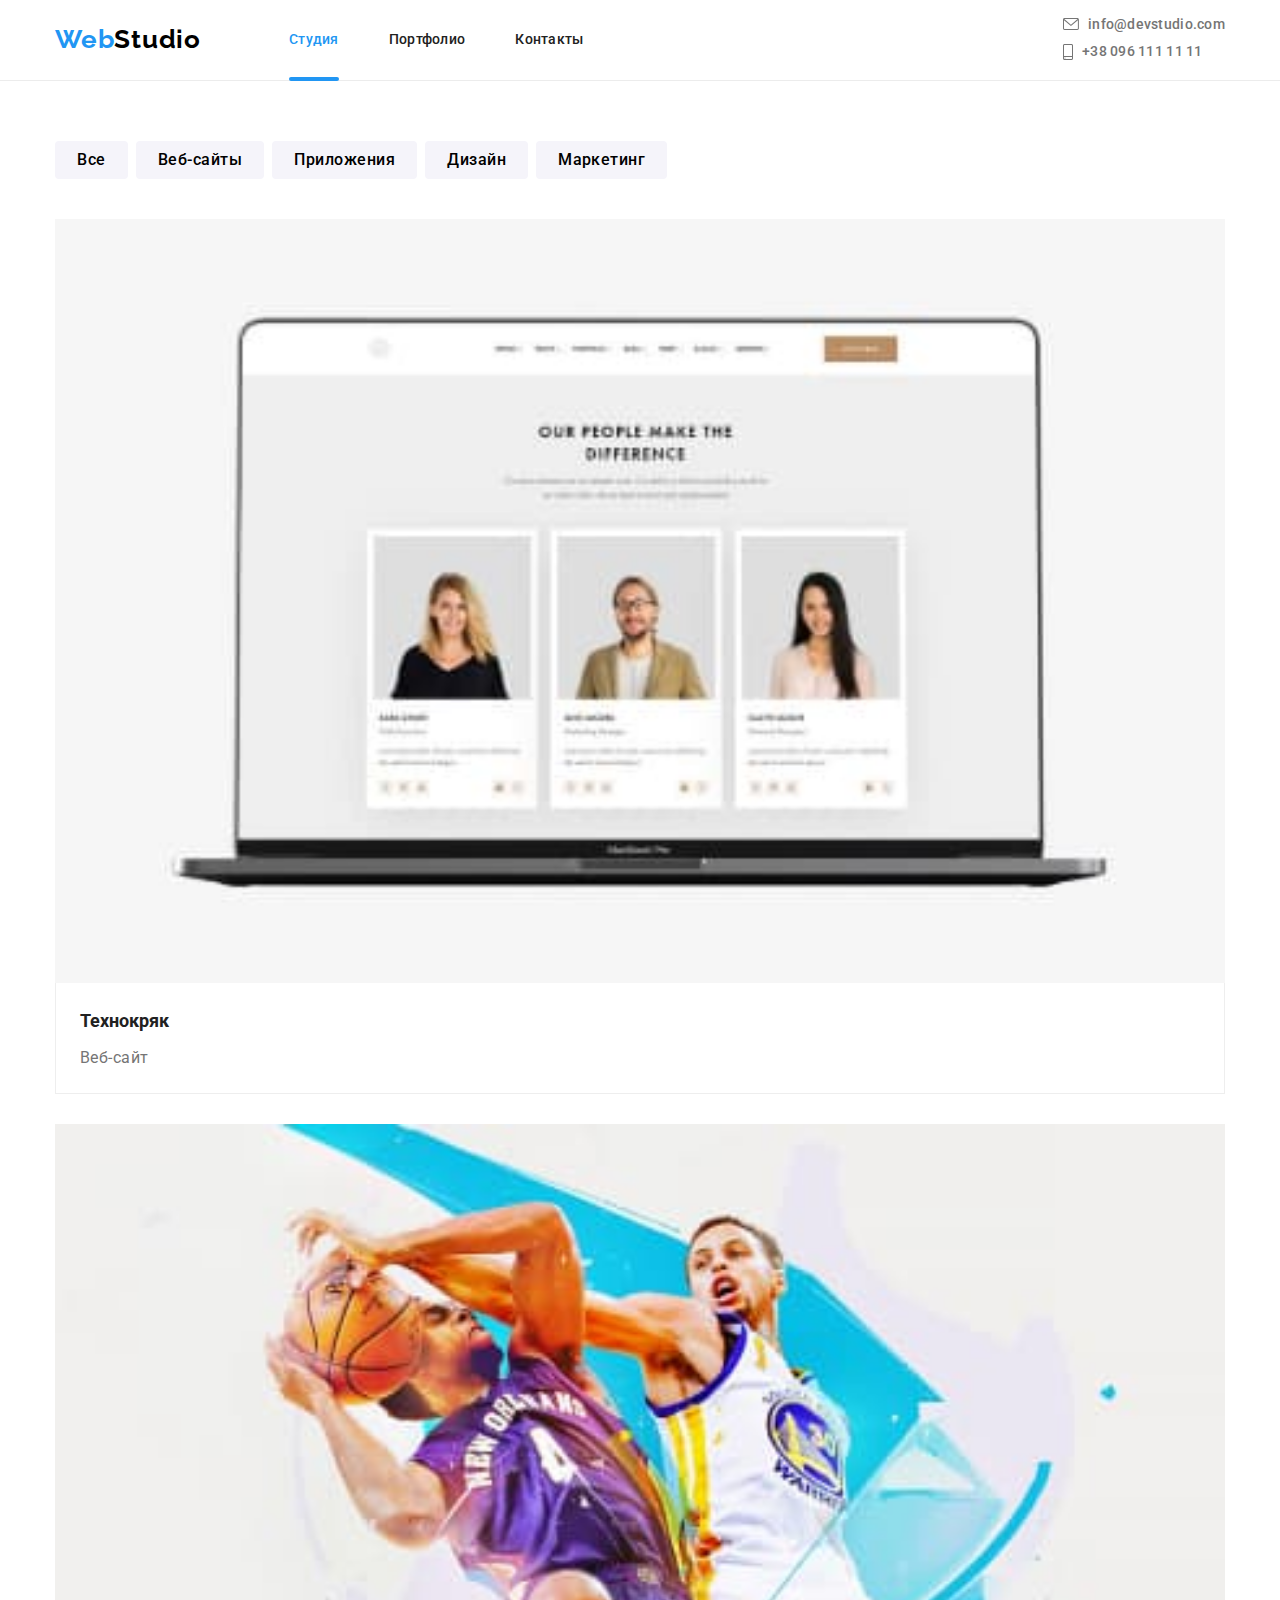
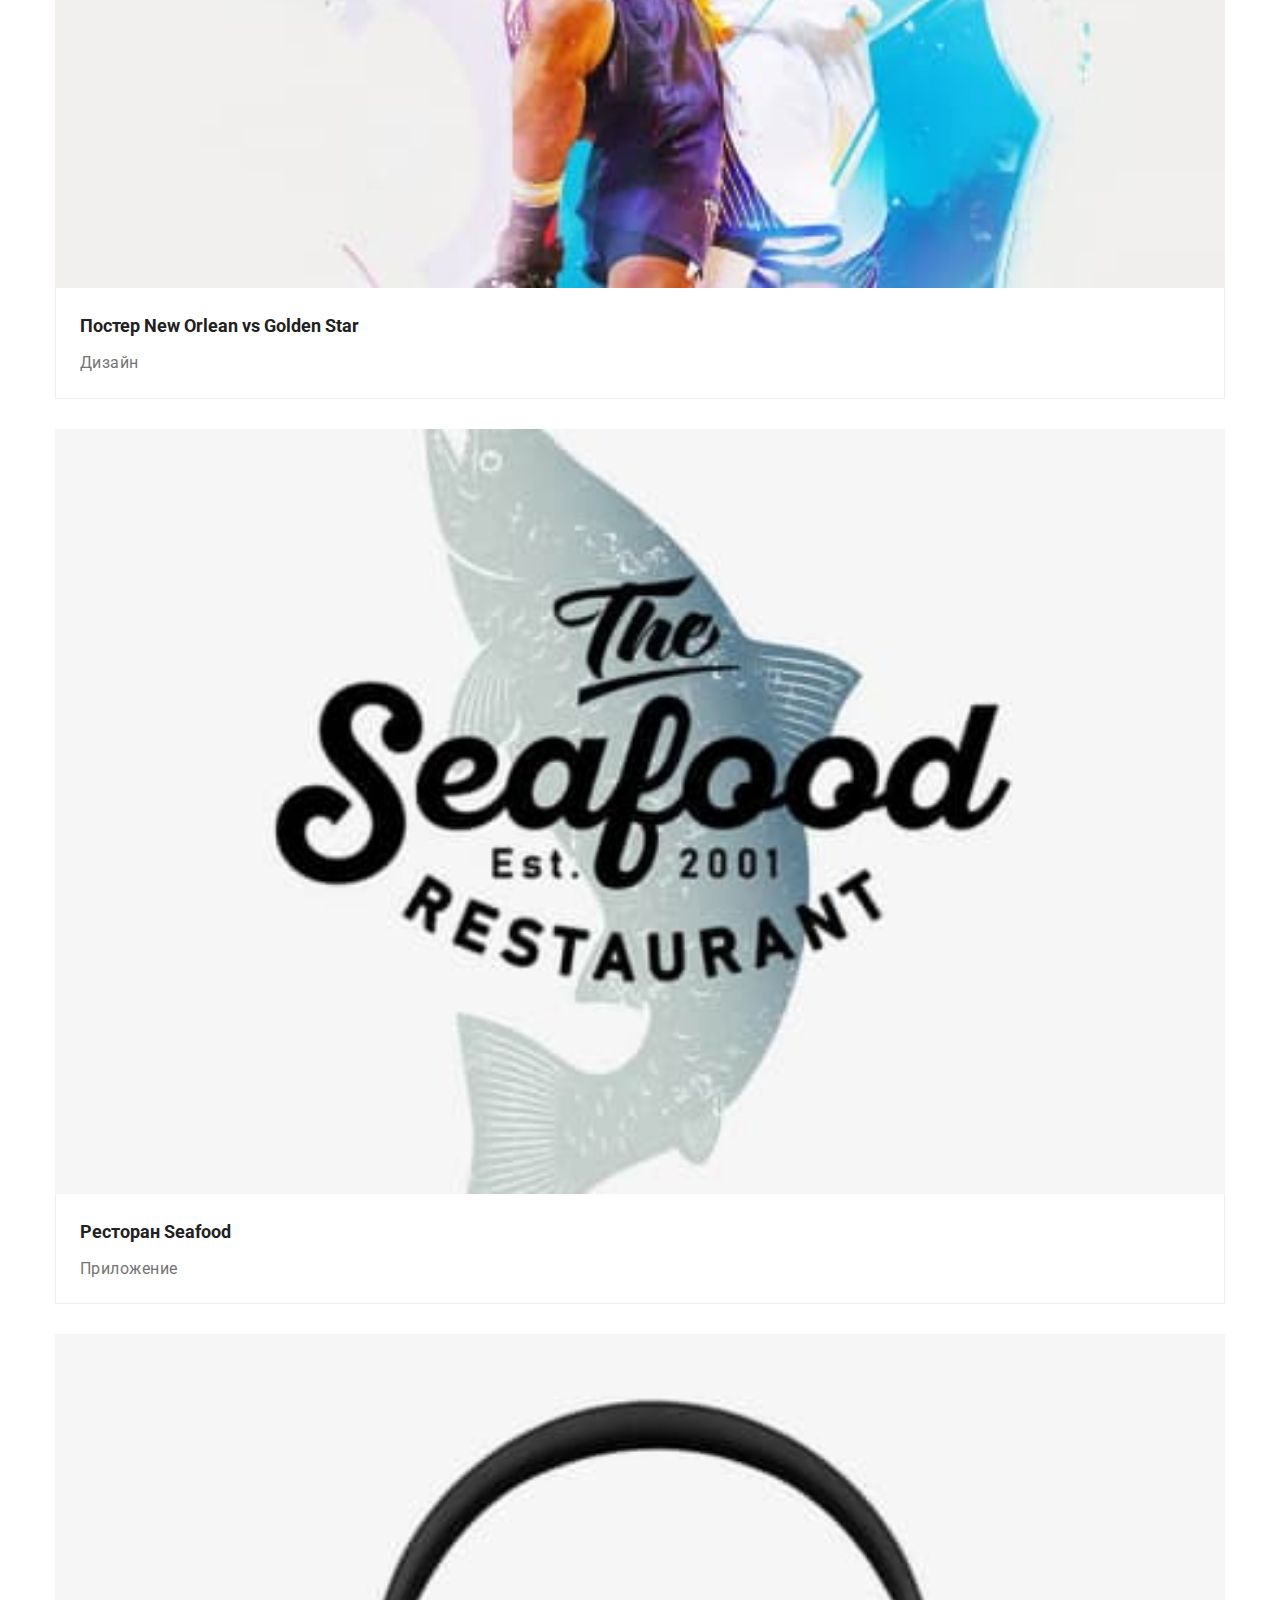
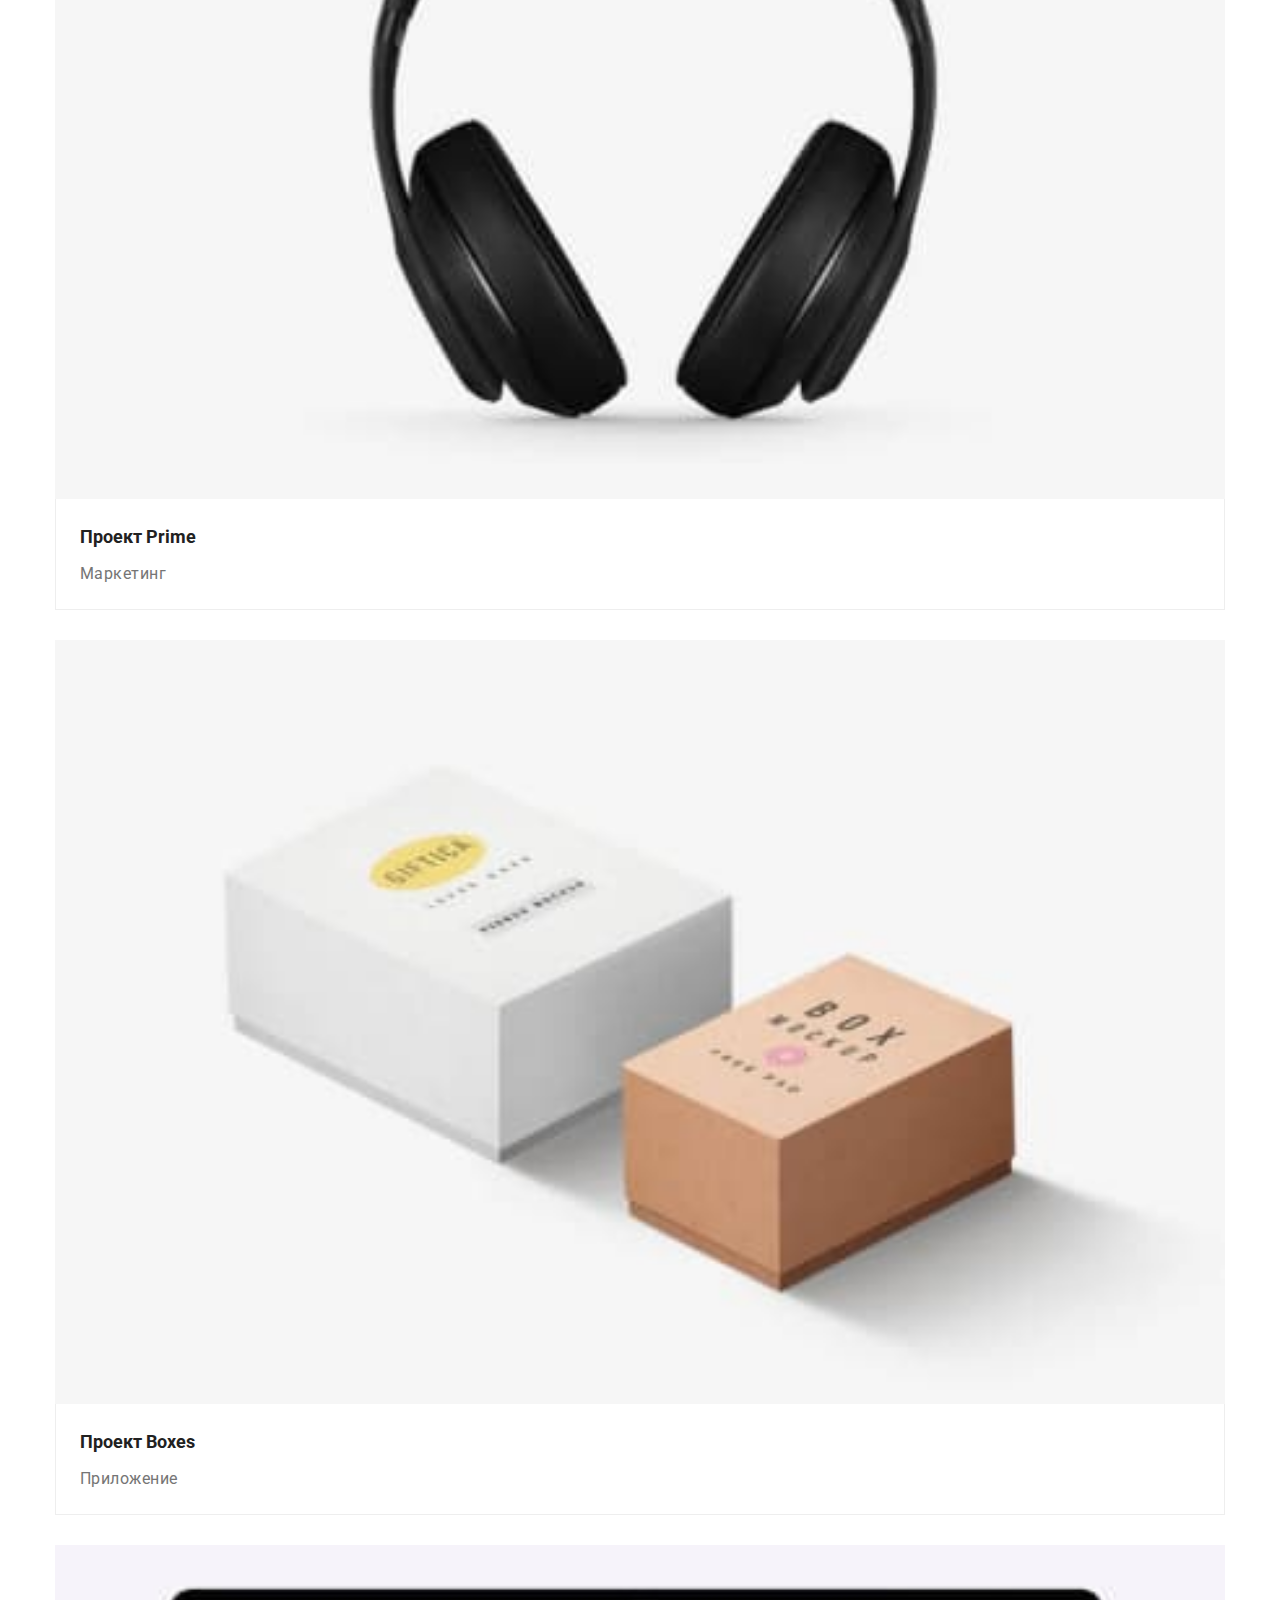
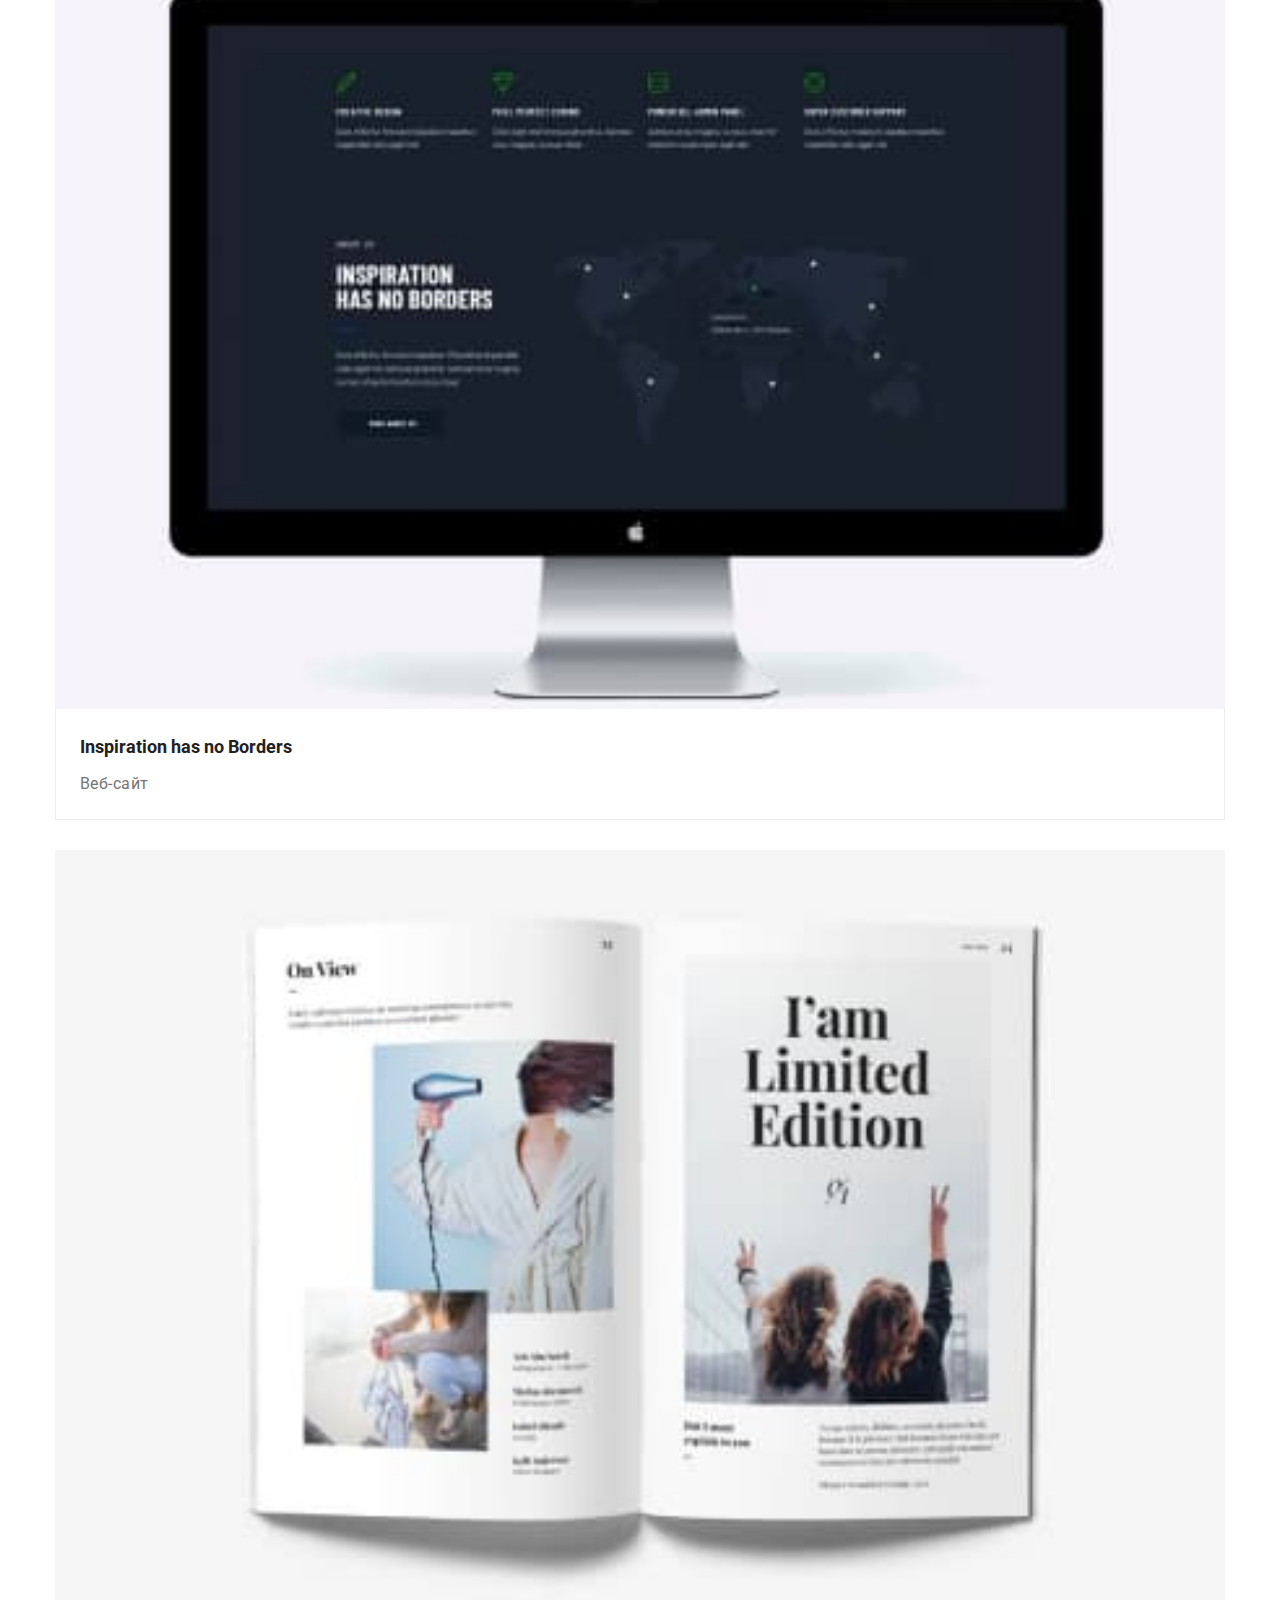
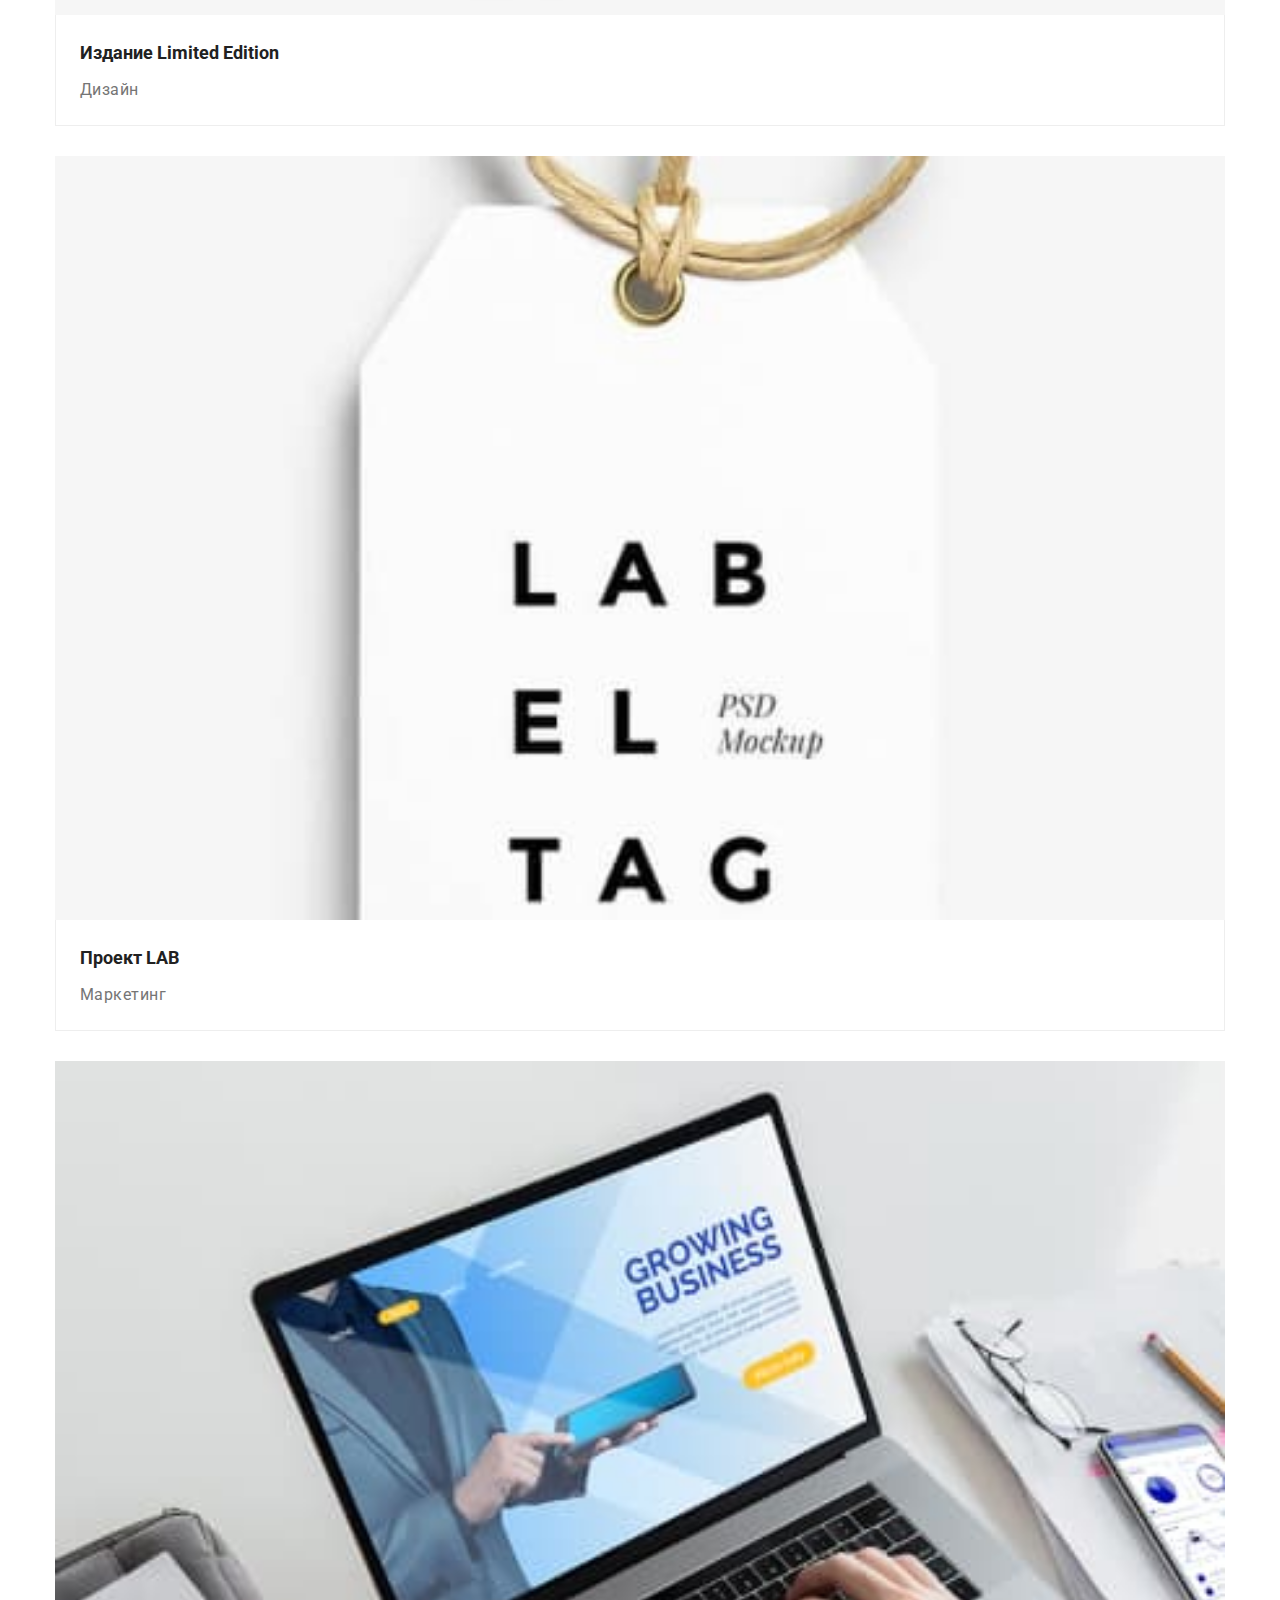
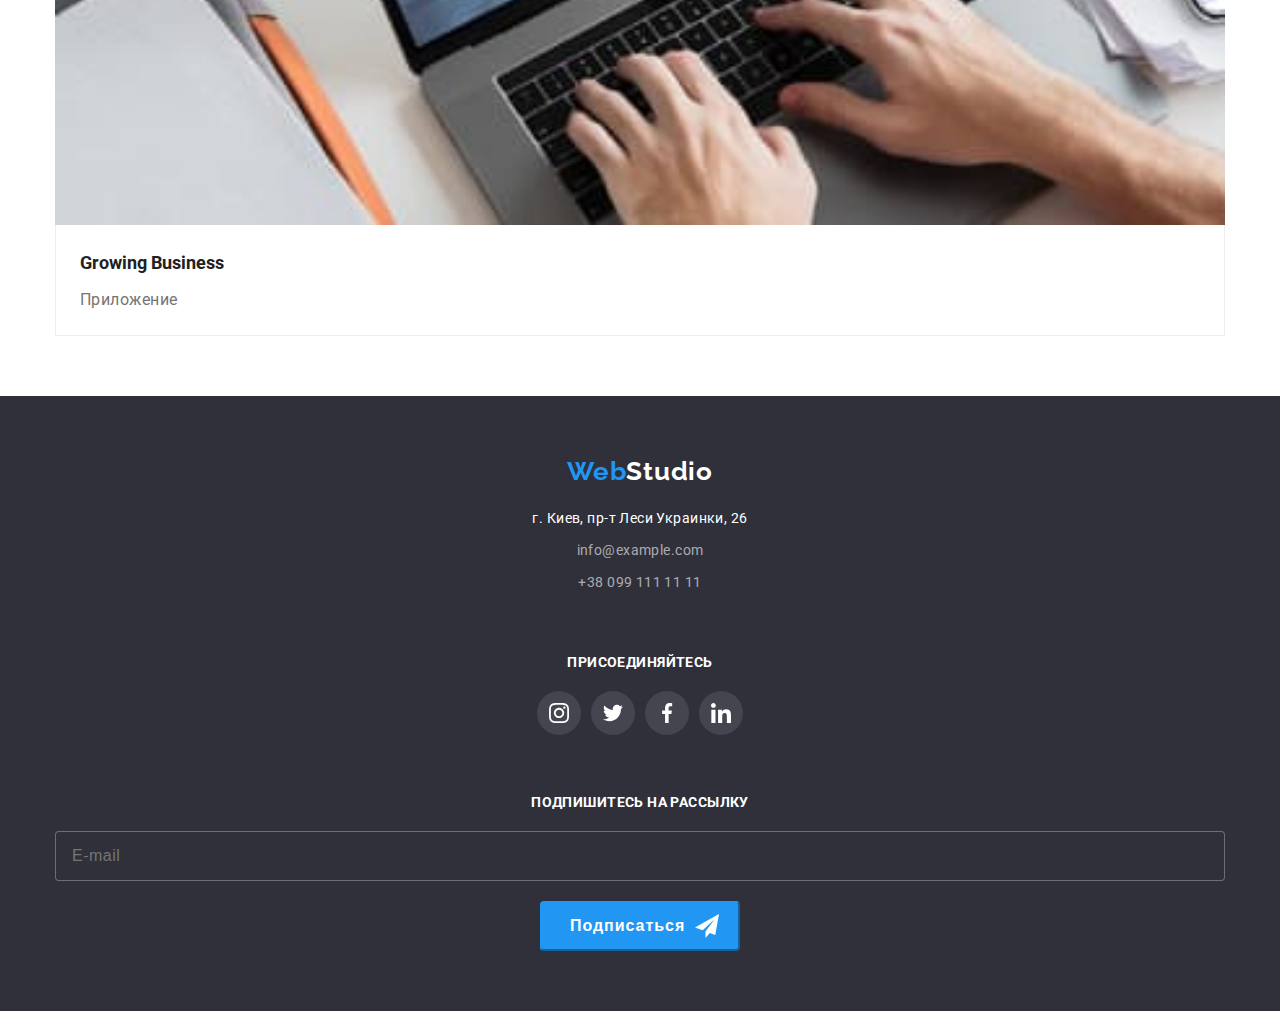
==== commit 3c0b5ede: "1" ====
--- a/portfolio.html
+++ b/portfolio.html
@@ -68,6 +68,9 @@
                 </ul>
             </div>
             <nav class="navigation">
+                <a href="./index.html" class="logo link">
+                    <span class="logo__web">Web</span>Studio
+                </a>
                 <ul class="navigation__list list">
                     <li class="navigation__content"><a class="navigation__link navigation__link--studio link"
                             href="./index.html">Студия</a></li>
@@ -113,7 +116,7 @@
                     <li class="card">
                         <a class="card__link link" href="">
                             <div class="card__box">
-                                <img src="./images/Portf1.jpg" alt="Открытый ноутбук" width="370">
+                                <img src="./images/portfolio/mport/mport1x1.jpg" alt="Открытый ноутбук" width="100%">
                                 <div class="card__overlay">
                                     <p class="card__text"> Технокряк это современная площадка распространения коронавируса. Компании используют эту платформу для цифрового
                                     шпионажа и атак на защищённые сервера конкурентов. </p>
@@ -129,7 +132,7 @@
                     <li class="card">
                         <a class="card__link link" href="">
                             <div class="card__box">
-                            <img src="./images/Portf2.jpg" alt="Два баскетболиста" width="370">
+                            <img src="./images/portfolio/mport/mport2x1.jpg" alt="Два баскетболиста" width="100%">
                             <div class="card__overlay">
                                     <p class="card__text"> Технокряк это современная площадка распространения коронавируса. Компании используют эту платформу для цифрового
                                     шпионажа и атак на защищённые сервера конкурентов. </p>
@@ -146,7 +149,7 @@
                     <li class="card">
                         <a class="card__link link" href="">
                             <div class="card__box">
-                            <img src="./images/Portf3.jpg" alt="Логотип ресторана" width="370">
+                            <img src="./images/portfolio/mport/mport3x1.jpg" alt="Логотип ресторана" width="100%">
                             <div class="card__overlay">
                                     <p class="card__text"> Технокряк это современная площадка распространения коронавируса. Компании используют эту платформу для цифрового
                                     шпионажа и атак на защищённые сервера конкурентов. </p>
@@ -162,7 +165,7 @@
                     <li class="card">
                         <a class="card__link link" href="">
                             <div class="card__box">
-                            <img src="./images/Portf4.jpg" alt="Наушники" width="370">
+                            <img src="./images/portfolio/mport/mport4x1.jpg" alt="Наушники" width="100%">
                             <div class="card__overlay">
                                     <p class="card__text"> Технокряк это современная площадка распространения коронавируса. Компании используют эту платформу для цифрового
                                     шпионажа и атак на защищённые сервера конкурентов. </p>
@@ -178,7 +181,7 @@
                     <li class="card">
                         <a class="card__link link" href="">
                             <div class="card__box">
-                            <img src="./images/Portf5.jpg" alt="Две коробки" width="370">
+                            <img src="./images/portfolio/mport/mport5x1.jpg" alt="Две коробки" width="100%">
                             <div class="card__overlay">
                                     <p class="card__text"> Технокряк это современная площадка распространения коронавируса. Компании используют эту платформу для цифрового
                                     шпионажа и атак на защищённые сервера конкурентов. </p>
@@ -194,7 +197,7 @@
                     <li class="card">
                         <a class="card__link link" href="">
                             <div class="card__box">
-                            <img src="./images/Portf6.jpg" alt="Телевизор" width="370">
+                            <img src="./images/portfolio/mport/mport6x1.jpg" alt="Телевизор" width="100%">
                             <div class="card__overlay">
                                     <p class="card__text"> Технокряк это современная площадка распространения коронавируса. Компании используют эту платформу для цифрового
                                     шпионажа и атак на защищённые сервера конкурентов. </p>
@@ -210,7 +213,7 @@
                     <li class="card">
                         <a class="card__link link" href="">
                             <div class="card__box">
-                            <img src="./images/Portf7.jpg" alt="Открытый журнал" width="370">
+                            <img src="./images/portfolio/mport/mport7x1.jpg" alt="Открытый журнал" width="100%">
                             <div class="card__overlay">
                                     <p class="card__text"> Технокряк это современная площадка распространения коронавируса. Компании используют эту платформу для цифрового
                                     шпионажа и атак на защищённые сервера конкурентов. </p>
@@ -226,7 +229,7 @@
                     <li class="card">
                         <a class="card__link link" href="">
                             <div class="card__box">
-                            <img src="./images/Portf8.jpg" alt="Этикетка" width="370">
+                            <img src="./images/portfolio/mport/mport8x1.jpg" alt="Этикетка" width="100%">
                             <div class="card__overlay">
                                     <p class="card__text"> Технокряк это современная площадка распространения коронавируса. Компании используют эту платформу для цифрового
                                     шпионажа и атак на защищённые сервера конкурентов. </p>
@@ -242,7 +245,7 @@
                     <li class="card">
                         <a class="card__link link" href="">
                             <div class="card__box">
-                            <img src="./images/Portf9.jpg" alt="Работа за ноутбуком" width="370">
+                            <img src="./images/portfolio/mport/mport9x1.jpg" alt="Работа за ноутбуком" width="100%">
                             <div class="card__overlay">
                                     <p class="card__text"> Технокряк это современная площадка распространения коронавируса. Компании используют эту платформу для цифрового
                                     шпионажа и атак на защищённые сервера конкурентов. </p>
--- a/css/main.min.css
+++ b/css/main.min.css
@@ -1,2 +1,2 @@
-:root{--main-font: 'Roboto';--secondary-font: 'Raleway';--main-text-color: #212121;--primyry-text-color: #757575;--secondary-color: #2196f3;--bacnd-color: #ffffff;--logo-color: #000000;--hero-foot-color: #2f303a;--dysine-color: #f5f4fa;--adress-color: rgba(255, 255, 255, 0.6);--categorie-color: #eeeeee;--button-color: #188ce8;--icon-color: #afb1b8}*,*::before,*::after{-webkit-box-sizing:border-box;box-sizing:border-box}.container{width:100%;padding-left:15px;padding-right:15px}@media screen and (min-width: 480px){.container{width:480px;margin:0 auto}}@media screen and (min-width: 768px){.container{width:768px}}@media screen and (min-width: 1200px){.container{width:1200px}}h1,h2,h3,h4,h5,h6,p{margin:0}ul{padding:0;margin:0}img{display:block}body{color:var(--main-text-color);font-family:var(--main-font),sans-serif;font-weight:400;margin:0px;position:relative}.list{list-style-type:none}.link{text-decoration:none;display:block}@media screen and (min-width: 480px){.section{width:100%}}@media screen and (min-width: 768px){.section{width:100%}}@media screen and (min-width: 1200px){.section{width:100%}}.logo{font-family:var(--secondary-font);font-weight:700;font-size:26px;line-height:1.2;letter-spacing:0.03em}.logo--top{display:inline-block;color:var(--logo-color)}.logo--bottom{text-align:center;display:block;color:var(--bacnd-color);margin-bottom:20px}.logo__web{color:var(--secondary-color)}.adress{margin-bottom:60px;font-style:normal}.adress__fact{font-size:14px;letter-spacing:0.03em;line-height:1.7;color:var(--bacnd-color);-webkit-transition:color 250ms cubic-bezier(0.4, 0, 0.2, 1);transition:color 250ms cubic-bezier(0.4, 0, 0.2, 1)}.adress__fact:hover{color:var(--secondary-color)}.adress__fact:focus{color:var(--secondary-color)}.adress__secondary{font-size:14px;line-height:1.7;letter-spacing:0.03em;color:var(--adress-color);-webkit-transition:color 250ms cubic-bezier(0.4, 0, 0.2, 1);transition:color 250ms cubic-bezier(0.4, 0, 0.2, 1)}.adress__secondary:focus{color:var(--secondary-color)}.adress__secondary:hover{color:var(--secondary-color)}.adress__content{margin-bottom:8px;text-align:center}.backdrop{position:fixed;top:0;left:0;width:100%;height:100%;background-color:rgba(0,0,0,0.2);-webkit-transition-property:opacity, visibility, -webkit-transform;transition-property:opacity, visibility, -webkit-transform;transition-property:transform, opacity, visibility;transition-property:transform, opacity, visibility, -webkit-transform;-webkit-transition-duration:250ms;transition-duration:250ms;-webkit-transition-timing-function:cubic-bezier(0.4, 0, 0.2, 1);transition-timing-function:cubic-bezier(0.4, 0, 0.2, 1);z-index:10}.backdrop.is-hidden{-webkit-transform:scale(0.7);transform:scale(0.7);opacity:0;pointer-events:none;visibility:hidden}.card__box{position:relative;overflow:hidden}.card__overlay{position:absolute;padding:63px 24px;width:100%;height:100%;background-color:rgba(33,150,243,0.9);top:0;-webkit-transform:translateY(101%);transform:translateY(101%);-webkit-transition:-webkit-transform 250ms cubic-bezier(0.4, 0, 0.2, 1);transition:-webkit-transform 250ms cubic-bezier(0.4, 0, 0.2, 1);transition:transform 250ms cubic-bezier(0.4, 0, 0.2, 1);transition:transform 250ms cubic-bezier(0.4, 0, 0.2, 1), -webkit-transform 250ms cubic-bezier(0.4, 0, 0.2, 1)}.card__text{font-size:18px;line-height:1.55;letter-spacing:0.03em;color:var(--bacnd-color)}.card{margin-right:30px;margin-bottom:30px;width:370px}.card:nth-last-child(-n+3){margin-bottom:0px}.card:nth-child(3n){margin-right:0px}.card__description{border:1px solid var(--categorie-color);border-top:none;padding:20px 24px}.card__titles{font-weight:700;font-size:18px;line-height:2;color:var(--main-text-color);margin-bottom:4px}.card__specification{font-size:16px;line-height:1.87;letter-spacing:0.03em;color:var(--primyry-text-color)}.card__link{-webkit-transition:-webkit-box-shadow 250ms cubic-bezier(0.4, 0, 0.2, 1);transition:-webkit-box-shadow 250ms cubic-bezier(0.4, 0, 0.2, 1);transition:box-shadow 250ms cubic-bezier(0.4, 0, 0.2, 1);transition:box-shadow 250ms cubic-bezier(0.4, 0, 0.2, 1), -webkit-box-shadow 250ms cubic-bezier(0.4, 0, 0.2, 1)}.card__link:hover,.card__link:focus{-webkit-box-shadow:0px 1px 1px rgba(0,0,0,0.12),0px 4px 4px rgba(0,0,0,0.06),1px 4px 6px rgba(0,0,0,0.16);box-shadow:0px 1px 1px rgba(0,0,0,0.12),0px 4px 4px rgba(0,0,0,0.06),1px 4px 6px rgba(0,0,0,0.16)}.card__link:hover .card__box .card__overlay,.card__link:focus .card__box .card__overlay{-webkit-transform:translateY(0%);transform:translateY(0%)}.card__link:hover .card__box .card__overlay,.card__link:focus .card__box .card__overlay{-webkit-transform:translateY(0%);transform:translateY(0%)}.categories__butns{cursor:pointer;background-color:var(--dysine-color);border:none;border-radius:4px;font-family:var(--main-font);font-weight:500;font-size:16px;line-height:1.6;text-align:center;letter-spacing:0.03em;padding:6px 22px;min-width:73px;-webkit-transition:background-color 250ms cubic-bezier(0.4, 0, 0.2, 1),color 2500ms cubic-bezier(0.4, 0, 0.2, 1),-webkit-box-shadow 250ms cubic-bezier(0.4, 0, 0.2, 1);transition:background-color 250ms cubic-bezier(0.4, 0, 0.2, 1),color 2500ms cubic-bezier(0.4, 0, 0.2, 1),-webkit-box-shadow 250ms cubic-bezier(0.4, 0, 0.2, 1);transition:box-shadow 250ms cubic-bezier(0.4, 0, 0.2, 1),background-color 250ms cubic-bezier(0.4, 0, 0.2, 1),color 2500ms cubic-bezier(0.4, 0, 0.2, 1);transition:box-shadow 250ms cubic-bezier(0.4, 0, 0.2, 1),background-color 250ms cubic-bezier(0.4, 0, 0.2, 1),color 2500ms cubic-bezier(0.4, 0, 0.2, 1),-webkit-box-shadow 250ms cubic-bezier(0.4, 0, 0.2, 1)}.categories__butns:hover{background-color:var(--secondary-color);color:var(--bacnd-color);-webkit-box-shadow:0px 3px 1px rgba(0,0,0,0.1),0px 1px 2px rgba(0,0,0,0.08),0px 2px 2px rgba(0,0,0,0.12);box-shadow:0px 3px 1px rgba(0,0,0,0.1),0px 1px 2px rgba(0,0,0,0.08),0px 2px 2px rgba(0,0,0,0.12)}.categories__butns:focus{background-color:var(--secondary-color);color:var(--bacnd-color);-webkit-box-shadow:0px 3px 1px rgba(0,0,0,0.1),0px 1px 2px rgba(0,0,0,0.08),0px 2px 2px rgba(0,0,0,0.12);box-shadow:0px 3px 1px rgba(0,0,0,0.1),0px 1px 2px rgba(0,0,0,0.08),0px 2px 2px rgba(0,0,0,0.12)}.categories__list{display:-webkit-box;display:-ms-flexbox;display:flex;-webkit-box-pack:center;-ms-flex-pack:center;justify-content:center;margin-bottom:50px}.categories__content:not(:last-child){margin-right:8px}.categories__cards{display:-webkit-box;display:-ms-flexbox;display:flex;-ms-flex-wrap:wrap;flex-wrap:wrap}.close-button{cursor:pointer;position:absolute;top:8px;right:8px;width:30px;height:30px;background-color:var(--bacnd-color);border:1px solid rgba(0,0,0,0.1);border-radius:50%}.close-button:focus .close-button__icon,.close-button:hover .close-button__icon{fill:var(--button-color)}.close-button__icon{position:absolute;top:50%;left:50%;-webkit-transform:translate(-50%, -50%);transform:translate(-50%, -50%);fill:var(--logo-color)}.contacts__link{display:-webkit-inline-box;display:-ms-inline-flexbox;display:inline-flex;-webkit-box-align:center;-ms-flex-align:center;align-items:center;font-weight:500;line-height:1.14;letter-spacing:0.02em;font-size:14px;color:var(--primyry-text-color);text-decoration:none;padding-top:32px;padding-bottom:32px;-webkit-transition:color 250ms cubic-bezier(0.4, 0, 0.2, 1);transition:color 250ms cubic-bezier(0.4, 0, 0.2, 1)}.contacts__link:hover .contacts__icon,.contacts__link:focus .contacts__icon{fill:var(--secondary-color)}.contacts__link:hover,.contacts__link:focus{color:var(--secondary-color)}.contacts__link:hover .contacts__icon--tel,.contacts__link:focus .contacts__icon--tel{fill:var(--secondary-color)}.contacts__icon{fill:var(--primyry-text-color);display:inline-block;margin-right:9px;-webkit-transition:fill 250ms cubic-bezier(0.4, 0, 0.2, 1);transition:fill 250ms cubic-bezier(0.4, 0, 0.2, 1)}.contacts__icon--mail{width:16px;height:12px}.contacts__icon--tel{width:10px;height:16px}.contacts{display:-webkit-box;display:-ms-flexbox;display:flex;-webkit-box-align:center;-ms-flex-align:center;align-items:center;margin-left:auto}.contacts__content:not(:last-child){margin-right:50px}.employee__networks{max-width:206px;display:-webkit-box;display:-ms-flexbox;display:flex;-webkit-box-align:center;-ms-flex-align:center;align-items:center;-webkit-box-pack:justify;-ms-flex-pack:justify;justify-content:space-between;margin-left:auto;margin-right:auto}.employee__icon{width:20px;height:20px;fill:var(--icon-color);-webkit-transition:fill 250ms cubic-bezier(0.4, 0, 0.2, 1);transition:fill 250ms cubic-bezier(0.4, 0, 0.2, 1)}.employee__link{display:-webkit-box;display:-ms-flexbox;display:flex;-webkit-box-pack:center;-ms-flex-pack:center;justify-content:center;-webkit-box-align:center;-ms-flex-align:center;align-items:center;width:44px;height:44px;background-color:var(--bacnd-color);border-radius:50%;-webkit-transition:background-color 250ms cubic-bezier(0.4, 0, 0.2, 1);transition:background-color 250ms cubic-bezier(0.4, 0, 0.2, 1)}.employee__link:hover,.employee__link:focus{background-color:var(--secondary-color)}.employee__link:hover .employee__icon,.employee__link:focus .employee__icon{fill:var(--bacnd-color)}.employee{background-color:var(--bacnd-color);border-radius:0px 0px 4px 4px;-webkit-box-shadow:0px 1px 3px rgba(0,0,0,0.12),0px 1px 1px rgba(0,0,0,0.14),0px 2px 1px rgba(0,0,0,0.2);box-shadow:0px 1px 3px rgba(0,0,0,0.12),0px 1px 1px rgba(0,0,0,0.14),0px 2px 1px rgba(0,0,0,0.2);width:100%}.employee:not(:last-child){margin-bottom:30px}.employee__box{padding:30px 32px}.employee__title{font-weight:500;line-height:1.18;text-align:center;letter-spacing:0.03em;font-size:16px;margin-bottom:10px}.employee__position{font-size:16px;line-height:1.18;text-align:center;letter-spacing:0.03em;color:var(--primyry-text-color);margin-bottom:16px}.hero{display:block;background-color:var(--hero-foot-color);background-image:-webkit-gradient(linear, left top, left bottom, from(rgba(47,48,58,0.4)), to(rgba(47,48,58,0.4))),url("../images/HeroMobile1x.jpg");background-image:linear-gradient(to bottom, rgba(47,48,58,0.4), rgba(47,48,58,0.4)),url("../images/HeroMobile1x.jpg");background-repeat:no-repeat;background-position:center;padding-top:118px;padding-bottom:118px;background-size:cover}.hero__title{font-weight:900;font-size:26px;line-height:1.61;max-width:360px;letter-spacing:0.06em;text-transform:uppercase;color:var(--bacnd-color);text-align:center;margin:0 auto 30px auto}.hero__button{display:block;font-family:var(--main-font);cursor:pointer;background:var(--secondary-color);-webkit-box-shadow:0px 4px 4px rgba(0,0,0,0.15);box-shadow:0px 4px 4px rgba(0,0,0,0.15);border-radius:4px;border:none;min-width:200px;padding:10px 32px;font-weight:700;font-size:16px;line-height:1.87;-webkit-box-align:center;-ms-flex-align:center;align-items:center;letter-spacing:0.06em;margin-left:auto;margin-right:auto;color:var(--bacnd-color);-webkit-transition:background-color 250ms cubic-bezier(0.4, 0, 0.2, 1);transition:background-color 250ms cubic-bezier(0.4, 0, 0.2, 1)}.hero__button:hover{background-color:var(--button-color)}.hero__button:focus{background-color:var(--button-color)}.mailing__title{text-align:center;font-weight:700;margin-bottom:20px;font-size:14px;line-height:1.14;letter-spacing:0.03em;text-transform:uppercase;color:var(--bacnd-color)}.mailing__input{font-size:16px;line-height:1.25;letter-spacing:0.03em;padding-left:16px;color:var(--bacnd-color);display:-webkit-box;display:-ms-flexbox;display:flex;-webkit-box-align:center;-ms-flex-align:center;align-items:center;height:50px;width:100%;background-color:var(--hero-foot-color);border:1px solid rgba(255,255,255,0.3);border-radius:4px;-webkit-transition:border-color 250ms cubic-bezier(0.4, 0, 0.2, 1);transition:border-color 250ms cubic-bezier(0.4, 0, 0.2, 1);outline:none}.mailing__input:focus,.mailing__input:hover{border-color:var(--secondary-color)}.mailing__button{margin-top:20px;margin-left:auto;margin-right:auto;display:-webkit-box;display:-ms-flexbox;display:flex;-webkit-box-align:center;-ms-flex-align:center;align-items:center;font-weight:700;font-size:16px;line-height:1.87;letter-spacing:0.06em;color:var(--bacnd-color);cursor:pointer;width:200px;height:50px;padding-left:28px;background-color:var(--secondary-color);border-radius:4px;border-color:var(--secondary-color);-webkit-transition:background-color 250ms cubic-bezier(0.4, 0, 0.2, 1);transition:background-color 250ms cubic-bezier(0.4, 0, 0.2, 1)}.mailing__button:focus,.mailing__button:hover{background-color:var(--button-color)}.mailing_icon{margin-left:10px}.modal{padding:40px;position:absolute;width:528px;height:581px;background-color:var(--bacnd-color);top:50%;left:50%;-webkit-transform:translate(-50%, -50%);transform:translate(-50%, -50%);-webkit-box-shadow:0px 1px 3px rgba(0,0,0,0.12),0px 1px 1px rgba(0,0,0,0.14),0px 2px 1px rgba(0,0,0,0.2);box-shadow:0px 1px 3px rgba(0,0,0,0.12),0px 1px 1px rgba(0,0,0,0.14),0px 2px 1px rgba(0,0,0,0.2);border-radius:4px}.modal__recomend{display:block;margin-bottom:12px;font-weight:700;font-size:20px;line-height:1.15;text-align:center;letter-spacing:0.03em;color:var(--main-text-color)}.modal__label{position:relative;display:-webkit-box;display:-ms-flexbox;display:flex;-webkit-box-orient:vertical;-webkit-box-direction:normal;-ms-flex-direction:column;flex-direction:column;margin-bottom:10px;text-align:left;font-size:12px;line-height:1.16;letter-spacing:0.01em;color:var(--primyry-text-color)}.modal__input{padding-left:38px;z-index:1;width:448px;height:40px;border:1px solid rgba(33,33,33,0.2);-webkit-box-sizing:border-box;box-sizing:border-box;border-radius:4px;background-color:var(--bacnd-color);outline:none;margin-top:4px;-webkit-transition:border-color 250ms cubic-bezier(0.4, 0, 0.2, 1);transition:border-color 250ms cubic-bezier(0.4, 0, 0.2, 1)}.modal__textarea{width:448px;height:138px;outline:none;border:1px solid rgba(33,33,33,0.2);-webkit-box-sizing:border-box;box-sizing:border-box;border-radius:4px;resize:none;padding:12px 16px;margin-top:4px;-webkit-transition:border-color 250ms cubic-bezier(0.4, 0, 0.2, 1);transition:border-color 250ms cubic-bezier(0.4, 0, 0.2, 1)}.modal__textarea:focus{outline:none;border-color:var(--secondary-color)}.modal__agree{position:relative;padding-left:20px;display:block;font-size:14px;line-height:1.7;letter-spacing:0.03em;color:#757575}.modal__check-area{display:block;position:absolute;width:16px;height:15px;background-color:var(--bacnd-color);border:2px solid var(--main-text-color);border-radius:2px;top:50%;left:20px;-webkit-transform:translate(-50%, -50%);transform:translate(-50%, -50%);cursor:pointer;-webkit-transition:border-color 250ms cubic-bezier(0.4, 0, 0.2, 1),background-image 250ms cubic-bezier(0.4, 0, 0.2, 1);transition:border-color 250ms cubic-bezier(0.4, 0, 0.2, 1),background-image 250ms cubic-bezier(0.4, 0, 0.2, 1)}.modal__checkbox:checked+.modal__check-area{background-image:url(../images/check.svg);background-color:var(--secondary-color);border-color:var(--secondary-color);background-repeat:no-repeat;background-size:contain;border:none}.modal__checkbox:focus+.modal__check-area{border-color:var(--secondary-color);outline:none}.modal__link{color:#2196f3}.modal__textarea::-webkit-input-placeholder{font-size:12px;line-height:14px;letter-spacing:0.01em;color:rgba(117,117,117,0.5)}.modal__textarea:-ms-input-placeholder{font-size:12px;line-height:14px;letter-spacing:0.01em;color:rgba(117,117,117,0.5)}.modal__textarea::-ms-input-placeholder{font-size:12px;line-height:14px;letter-spacing:0.01em;color:rgba(117,117,117,0.5)}.modal__textarea::placeholder{font-size:12px;line-height:14px;letter-spacing:0.01em;color:rgba(117,117,117,0.5)}.modal__button{margin-top:30px;font-weight:700;font-size:16px;line-height:1.88;letter-spacing:0.06em;color:var(--bacnd-color);cursor:pointer;width:200px;height:50px;background-color:#2196f3;border-radius:4px;border-color:var(--secondary-color);-webkit-transition:background-color 250ms cubic-bezier(0.4, 0, 0.2, 1),-webkit-box-shadow 250ms cubic-bezier(0.4, 0, 0.2, 1);transition:background-color 250ms cubic-bezier(0.4, 0, 0.2, 1),-webkit-box-shadow 250ms cubic-bezier(0.4, 0, 0.2, 1);transition:background-color 250ms cubic-bezier(0.4, 0, 0.2, 1),box-shadow 250ms cubic-bezier(0.4, 0, 0.2, 1);transition:background-color 250ms cubic-bezier(0.4, 0, 0.2, 1),box-shadow 250ms cubic-bezier(0.4, 0, 0.2, 1),-webkit-box-shadow 250ms cubic-bezier(0.4, 0, 0.2, 1)}.modal__button:focus,.modal__button:hover{-webkit-box-shadow:0px 4px 4px rgba(0,0,0,0.15);box-shadow:0px 4px 4px rgba(0,0,0,0.15);background-color:var(--button-color)}.modal__icon{position:absolute;z-index:2;bottom:14px;left:15px;fill:var(--main-text-color);-webkit-transition:fill 250ms cubic-bezier(0.4, 0, 0.2, 1);transition:fill 250ms cubic-bezier(0.4, 0, 0.2, 1)}.modal__input:focus{border-color:var(--secondary-color);outline:none}.modal__input:focus+.modal__icon{fill:var(--secondary-color)}.navigation{display:none;background-color:var(--bacnd-color)}.navigation.is-open{display:block}.navigation__list{-webkit-box-align:center;-ms-flex-align:center;align-items:center}.navigation__content:not(:last-child){margin-right:50px}.navigation__link.navigation__link--studio{color:var(--secondary-color)}.navigation__link.navigation__link--portfolio{color:var(--secondary-color)}.navigation__link{position:relative;font-weight:500;font-size:40px;line-height:1.17;letter-spacing:0.02em;color:var(--main-text-color);text-decoration:none;padding-top:32px;padding-bottom:32px;-webkit-transition:color 250ms cubic-bezier(0.4, 0, 0.2, 1);transition:color 250ms cubic-bezier(0.4, 0, 0.2, 1)}.navigation__link:hover{color:var(--secondary-color)}.navigation__link:focus{color:var(--secondary-color)}.navigation__link.navigation__link--studio::after{position:absolute;bottom:-1px;content:'';display:block;width:100%;height:4px;border-radius:2px;background-color:var(--secondary-color)}.navigation__link.navigation__link--studio::after.navigation__link--portfolio::after{position:absolute;bottom:-1px;content:'';display:block;width:100%;height:4px;border-radius:2px;background-color:var(--secondary-color)}.networks__title{text-align:center;font-weight:700;margin-bottom:20px;font-size:14px;line-height:1.14;letter-spacing:0.03em;text-transform:uppercase;color:var(--bacnd-color)}.networks{margin-bottom:60px}.networks__list{display:-webkit-box;display:-ms-flexbox;display:flex;-webkit-box-pack:center;-ms-flex-pack:center;justify-content:center;-webkit-box-align:center;-ms-flex-align:center;align-items:center}.networks__icon{width:20px;height:20px;fill:var(--bacnd-color)}.networks__content:not(:last-child){margin-right:10px}.networks__link{display:-webkit-box;display:-ms-flexbox;display:flex;-webkit-box-pack:center;-ms-flex-pack:center;justify-content:center;-webkit-box-align:center;-ms-flex-align:center;align-items:center;width:44px;height:44px;background-color:rgba(255,255,255,0.1);border-radius:50%;-webkit-transition:background-color 250ms cubic-bezier(0.4, 0, 0.2, 1);transition:background-color 250ms cubic-bezier(0.4, 0, 0.2, 1)}.networks__link:focus,.networks__link:hover{background-color:var(--secondary-color)}.our-clients{padding-top:60px;padding-bottom:60px}.our-clients__title{font-weight:700;font-size:28px;line-height:1.17;text-align:center;letter-spacing:0.03em;margin-bottom:30px}.clients{display:-webkit-box;display:-ms-flexbox;display:flex;-webkit-box-align:center;-ms-flex-align:center;align-items:center;-ms-flex-wrap:wrap;flex-wrap:wrap;margin-left:-30px}.clients__content{display:-webkit-box;display:-ms-flexbox;display:flex;-webkit-box-align:center;-ms-flex-align:center;align-items:center;-webkit-box-pack:center;-ms-flex-pack:center;justify-content:center;-ms-flex-preferred-size:calc(100% / 2 - 30px);flex-basis:calc(100% / 2 - 30px);margin-left:30px;margin-top:30px;height:92px}.clients__icon{fill:var(--icon-color);-webkit-transition:fill 250ms cubic-bezier(0.4, 0, 0.2, 1);transition:fill 250ms cubic-bezier(0.4, 0, 0.2, 1)}.clients__link{background-color:var(--bacnd-color);display:-webkit-inline-box;display:-ms-inline-flexbox;display:inline-flex;-webkit-box-pack:center;-ms-flex-pack:center;justify-content:center;-webkit-box-align:center;-ms-flex-align:center;align-items:center;width:100%;height:90px;border:1px solid var(--icon-color);border-radius:4px;-webkit-transition:border-color 250ms cubic-bezier(0.4, 0, 0.2, 1);transition:border-color 250ms cubic-bezier(0.4, 0, 0.2, 1)}.clients__link:hover .clients__icon,.clients__link:focus .clients__icon{fill:var(--secondary-color)}.clients__link:hover,.clients__link:focus{border-color:var(--secondary-color)}.our-job.section{display:none;padding-top:0px}.our-job__title{font-weight:700;line-height:1.16;text-align:center;letter-spacing:0.03em;font-size:36px;margin-bottom:50px}.our-job__content{position:relative;width:370px}.our-job__content:not(:last-child){margin-right:30px}.our-job_lettering{position:absolute;bottom:0;padding-top:27px;padding-bottom:27px;width:100%;font-weight:700;font-size:14px;line-height:1.14;text-align:center;letter-spacing:0.03em;text-transform:uppercase;color:var(--bacnd-color);background-color:rgba(47,48,58,0.8)}.our-team{padding-bottom:60px;padding-top:60px;background-color:var(--dysine-color)}.our-team__title{font-weight:700;line-height:1.16;text-align:center;letter-spacing:0.03em;font-size:36px;margin-bottom:30px}.footer{background-color:var(--hero-foot-color);padding-top:60px;padding-bottom:60px}.header{border-bottom:1px solid #ececec}.header .container{-webkit-box-align:center;-ms-flex-align:center;align-items:center;padding-top:15px;padding-bottom:15px}.header__button{width:30px;height:30px;border:none;background-color:transparent;margin-left:auto;margin-top:4px}.header__button .header__close{display:none}.header__button.is-open .header__menu{display:none}.header__button.is-open .header__close{display:block}.header__nav{display:-webkit-box;display:-ms-flexbox;display:flex;-webkit-box-align:center;-ms-flex-align:center;align-items:center}.services__picture{display:-webkit-box;display:-ms-flexbox;display:flex;-webkit-box-pack:center;-ms-flex-pack:center;justify-content:center;-webkit-box-align:center;-ms-flex-align:center;align-items:center;margin-bottom:30px;height:120px;background-color:var(--dysine-color);border-radius:4px}.services__icon{width:70px;height:70px}.services{-webkit-box-align:center;-ms-flex-align:center;align-items:center;padding:60px 15px}.services__content{width:100%}.services__content:not(:first-child){margin-top:30px}.services__titles{font-weight:700;font-size:14px;line-height:1.14;letter-spacing:0.03em;text-align:center;text-transform:uppercase;margin-bottom:10px}.services__description{font-size:14px;line-height:1.7;letter-spacing:0.03em;color:var(--primyry-text-color)}.visually-hidden{position:absolute;width:1px;height:1px;margin:-1px;border:0;padding:0;white-space:nowrap;-webkit-clip-path:inset(100%);clip-path:inset(100%);clip:rect(0 0 0 0);overflow:hidden}.navigation-mob__button{width:20px;height:20px;background-color:transparent;border:none;position:absolute;top:25px;right:35px}.navigation-mob{width:100%;top:0;left:0;display:none;position:fixed;background-color:var(--bacnd-color);padding:48px 40px}.navigation-mob.is-open{display:block}.navigation-mob__list{-webkit-box-align:center;-ms-flex-align:center;align-items:center}.navigation-mob__content:not(:last-child){margin-bottom:32px}.navigation-mob__link.navigation-mob__link--studio{color:var(--secondary-color)}.navigation-mob__link.navigation-mob__link--portfolio{color:var(--secondary-color)}.navigation-mob__link{position:relative;font-weight:500;font-size:40px;line-height:1.17;letter-spacing:0.02em;color:var(--main-text-color);text-decoration:none;-webkit-transition:color 250ms cubic-bezier(0.4, 0, 0.2, 1);transition:color 250ms cubic-bezier(0.4, 0, 0.2, 1)}.contacts-mob__link--tel{font-weight:500;font-size:34px;line-height:1.176;letter-spacing:0.02em;color:var(--secondary-color)}@media screen and (max-width: 380px){.contacts-mob__link--tel{font-size:25px}}.contacts-mob__link--mail{font-weight:500;font-size:24px;line-height:1.166;letter-spacing:0.02em;color:#757575}.contacts-mob__content:not(:last-child){margin-top:302px;margin-bottom:32px}.networks-mob{margin-top:64px;display:-webkit-box;display:-ms-flexbox;display:flex;-ms-flex-wrap:wrap;flex-wrap:wrap;-webkit-box-align:center;-ms-flex-align:center;align-items:center}.networks-mob__link{font-weight:500;font-size:18px;line-height:1.2222;letter-spacing:0.02em;color:#2196f3}.networks-mob__content:not(:last-child){border-right:1px solid rgba(33,33,33,0.2);padding-right:10px}@media screen and (max-width: 440px){.networks-mob__content:not(:last-child){padding-right:0px}}.networks-mob__content:not(:first-child){padding-left:10px}@media screen and (max-width: 440px){.networks-mob__content:not(:first-child){padding-left:0px}}
+:root{--main-font: 'Roboto';--secondary-font: 'Raleway';--main-text-color: #212121;--primyry-text-color: #757575;--secondary-color: #2196f3;--bacnd-color: #ffffff;--logo-color: #000000;--hero-foot-color: #2f303a;--dysine-color: #f5f4fa;--adress-color: rgba(255, 255, 255, 0.6);--categorie-color: #eeeeee;--button-color: #188ce8;--icon-color: #afb1b8}*,*::before,*::after{-webkit-box-sizing:border-box;box-sizing:border-box}.container{width:100%;padding-left:15px;padding-right:15px}@media screen and (min-width: 480px){.container{width:480px;margin:0 auto}}@media screen and (min-width: 768px){.container{width:768px}}@media screen and (min-width: 1200px){.container{width:1200px}}h1,h2,h3,h4,h5,h6,p{margin:0}ul{padding:0;margin:0}img{display:block}body{color:var(--main-text-color);font-family:var(--main-font),sans-serif;font-weight:400;margin:0px;position:relative}.list{list-style-type:none}.link{text-decoration:none;display:block}@media screen and (min-width: 480px){.section{width:100%}}@media screen and (min-width: 768px){.section{width:100%}}@media screen and (min-width: 1200px){.section{width:100%}}.logo{font-family:var(--secondary-font);font-weight:700;font-size:26px;line-height:1.2;letter-spacing:0.03em}.logo--top{display:inline-block;color:var(--logo-color)}@media screen and (min-width: 768px){.logo--top{display:none}}.logo--bottom{text-align:center;display:block;color:var(--bacnd-color);margin-bottom:20px}.logo__web{color:var(--secondary-color)}.navigation .logo{color:var(--logo-color)}.adress{margin-bottom:60px;font-style:normal}.adress__fact{font-size:14px;letter-spacing:0.03em;line-height:1.7;color:var(--bacnd-color);-webkit-transition:color 250ms cubic-bezier(0.4, 0, 0.2, 1);transition:color 250ms cubic-bezier(0.4, 0, 0.2, 1)}.adress__fact:hover{color:var(--secondary-color)}.adress__fact:focus{color:var(--secondary-color)}.adress__secondary{font-size:14px;line-height:1.7;letter-spacing:0.03em;color:var(--adress-color);-webkit-transition:color 250ms cubic-bezier(0.4, 0, 0.2, 1);transition:color 250ms cubic-bezier(0.4, 0, 0.2, 1)}.adress__secondary:focus{color:var(--secondary-color)}.adress__secondary:hover{color:var(--secondary-color)}.adress__content{margin-bottom:8px;text-align:center}.backdrop{position:fixed;top:0;left:0;width:100%;height:100%;background-color:rgba(0,0,0,0.2);-webkit-transition-property:opacity, visibility, -webkit-transform;transition-property:opacity, visibility, -webkit-transform;transition-property:transform, opacity, visibility;transition-property:transform, opacity, visibility, -webkit-transform;-webkit-transition-duration:250ms;transition-duration:250ms;-webkit-transition-timing-function:cubic-bezier(0.4, 0, 0.2, 1);transition-timing-function:cubic-bezier(0.4, 0, 0.2, 1);z-index:10}.backdrop.is-hidden{-webkit-transform:scale(0.7);transform:scale(0.7);opacity:0;pointer-events:none;visibility:hidden}.card__box{position:relative;overflow:hidden}.card__overlay{position:absolute;padding:63px 24px;width:100%;height:100%;background-color:rgba(33,150,243,0.9);top:0;-webkit-transform:translateY(101%);transform:translateY(101%);-webkit-transition:-webkit-transform 250ms cubic-bezier(0.4, 0, 0.2, 1);transition:-webkit-transform 250ms cubic-bezier(0.4, 0, 0.2, 1);transition:transform 250ms cubic-bezier(0.4, 0, 0.2, 1);transition:transform 250ms cubic-bezier(0.4, 0, 0.2, 1), -webkit-transform 250ms cubic-bezier(0.4, 0, 0.2, 1)}.card__text{font-size:18px;line-height:1.55;letter-spacing:0.03em;color:var(--bacnd-color)}.card{margin-bottom:30px;width:100%}.card__description{border:1px solid var(--categorie-color);border-top:none;padding:20px 24px}.card__titles{font-weight:700;font-size:18px;line-height:2;color:var(--main-text-color);margin-bottom:4px}.card__specification{font-size:16px;line-height:1.87;letter-spacing:0.03em;color:var(--primyry-text-color)}.card__link{-webkit-transition:-webkit-box-shadow 250ms cubic-bezier(0.4, 0, 0.2, 1);transition:-webkit-box-shadow 250ms cubic-bezier(0.4, 0, 0.2, 1);transition:box-shadow 250ms cubic-bezier(0.4, 0, 0.2, 1);transition:box-shadow 250ms cubic-bezier(0.4, 0, 0.2, 1), -webkit-box-shadow 250ms cubic-bezier(0.4, 0, 0.2, 1)}.card__link:hover,.card__link:focus{-webkit-box-shadow:0px 1px 1px rgba(0,0,0,0.12),0px 4px 4px rgba(0,0,0,0.06),1px 4px 6px rgba(0,0,0,0.16);box-shadow:0px 1px 1px rgba(0,0,0,0.12),0px 4px 4px rgba(0,0,0,0.06),1px 4px 6px rgba(0,0,0,0.16)}.card__link:hover .card__box .card__overlay,.card__link:focus .card__box .card__overlay{-webkit-transform:translateY(0%);transform:translateY(0%)}.card__link:hover .card__box .card__overlay,.card__link:focus .card__box .card__overlay{-webkit-transform:translateY(0%);transform:translateY(0%)}.categories__butns{cursor:pointer;background-color:var(--dysine-color);border:none;border-radius:4px;font-family:var(--main-font);font-weight:500;font-size:16px;line-height:1.6;text-align:center;letter-spacing:0.03em;padding:6px 22px;min-width:73px;margin-bottom:15px;-webkit-transition:background-color 250ms cubic-bezier(0.4, 0, 0.2, 1),color 2500ms cubic-bezier(0.4, 0, 0.2, 1),-webkit-box-shadow 250ms cubic-bezier(0.4, 0, 0.2, 1);transition:background-color 250ms cubic-bezier(0.4, 0, 0.2, 1),color 2500ms cubic-bezier(0.4, 0, 0.2, 1),-webkit-box-shadow 250ms cubic-bezier(0.4, 0, 0.2, 1);transition:box-shadow 250ms cubic-bezier(0.4, 0, 0.2, 1),background-color 250ms cubic-bezier(0.4, 0, 0.2, 1),color 2500ms cubic-bezier(0.4, 0, 0.2, 1);transition:box-shadow 250ms cubic-bezier(0.4, 0, 0.2, 1),background-color 250ms cubic-bezier(0.4, 0, 0.2, 1),color 2500ms cubic-bezier(0.4, 0, 0.2, 1),-webkit-box-shadow 250ms cubic-bezier(0.4, 0, 0.2, 1)}.categories__butns:hover{background-color:var(--secondary-color);color:var(--bacnd-color);-webkit-box-shadow:0px 3px 1px rgba(0,0,0,0.1),0px 1px 2px rgba(0,0,0,0.08),0px 2px 2px rgba(0,0,0,0.12);box-shadow:0px 3px 1px rgba(0,0,0,0.1),0px 1px 2px rgba(0,0,0,0.08),0px 2px 2px rgba(0,0,0,0.12)}.categories__butns:focus{background-color:var(--secondary-color);color:var(--bacnd-color);-webkit-box-shadow:0px 3px 1px rgba(0,0,0,0.1),0px 1px 2px rgba(0,0,0,0.08),0px 2px 2px rgba(0,0,0,0.12);box-shadow:0px 3px 1px rgba(0,0,0,0.1),0px 1px 2px rgba(0,0,0,0.08),0px 2px 2px rgba(0,0,0,0.12)}.categories__list{margin-top:60px;margin-bottom:25px;display:-webkit-box;display:-ms-flexbox;display:flex;-ms-flex-wrap:wrap;flex-wrap:wrap;-webkit-box-pack:first baseline;-ms-flex-pack:first baseline;justify-content:first baseline}.categories__content:not(:last-child){margin-right:8px}.categories__cards{margin-bottom:60px}.close-button{cursor:pointer;position:absolute;top:8px;right:8px;width:30px;height:30px;background-color:var(--bacnd-color);border:1px solid rgba(0,0,0,0.1);border-radius:50%}.close-button:focus .close-button__icon,.close-button:hover .close-button__icon{fill:var(--button-color)}.close-button__icon{position:absolute;top:50%;left:50%;-webkit-transform:translate(-50%, -50%);transform:translate(-50%, -50%);fill:var(--logo-color)}.contacts__link{display:-webkit-inline-box;display:-ms-inline-flexbox;display:inline-flex;-webkit-box-align:center;-ms-flex-align:center;align-items:center;font-weight:500;line-height:1.14;letter-spacing:0.02em;font-size:14px;color:var(--primyry-text-color);text-decoration:none;-webkit-transition:color 250ms cubic-bezier(0.4, 0, 0.2, 1);transition:color 250ms cubic-bezier(0.4, 0, 0.2, 1)}.contacts__link:hover .contacts__icon,.contacts__link:focus .contacts__icon{fill:var(--secondary-color)}.contacts__link:hover,.contacts__link:focus{color:var(--secondary-color)}.contacts__link:hover .contacts__icon--tel,.contacts__link:focus .contacts__icon--tel{fill:var(--secondary-color)}.contacts__icon{fill:var(--primyry-text-color);display:inline-block;margin-right:9px;-webkit-transition:fill 250ms cubic-bezier(0.4, 0, 0.2, 1);transition:fill 250ms cubic-bezier(0.4, 0, 0.2, 1)}.contacts__icon--mail{width:16px;height:12px}.contacts__icon--tel{width:10px;height:16px}.contacts{display:block;margin-left:auto}.contacts__content:last-child{margin-top:10px}.employee__networks{max-width:206px;display:-webkit-box;display:-ms-flexbox;display:flex;-webkit-box-align:center;-ms-flex-align:center;align-items:center;-webkit-box-pack:justify;-ms-flex-pack:justify;justify-content:space-between;margin-left:auto;margin-right:auto}.employee__icon{width:20px;height:20px;fill:var(--icon-color);-webkit-transition:fill 250ms cubic-bezier(0.4, 0, 0.2, 1);transition:fill 250ms cubic-bezier(0.4, 0, 0.2, 1)}.employee__link{display:-webkit-box;display:-ms-flexbox;display:flex;-webkit-box-pack:center;-ms-flex-pack:center;justify-content:center;-webkit-box-align:center;-ms-flex-align:center;align-items:center;width:44px;height:44px;background-color:var(--bacnd-color);border-radius:50%;-webkit-transition:background-color 250ms cubic-bezier(0.4, 0, 0.2, 1);transition:background-color 250ms cubic-bezier(0.4, 0, 0.2, 1)}.employee__link:hover,.employee__link:focus{background-color:var(--secondary-color)}.employee__link:hover .employee__icon,.employee__link:focus .employee__icon{fill:var(--bacnd-color)}.employee{background-color:var(--bacnd-color);border-radius:0px 0px 4px 4px;-webkit-box-shadow:0px 1px 3px rgba(0,0,0,0.12),0px 1px 1px rgba(0,0,0,0.14),0px 2px 1px rgba(0,0,0,0.2);box-shadow:0px 1px 3px rgba(0,0,0,0.12),0px 1px 1px rgba(0,0,0,0.14),0px 2px 1px rgba(0,0,0,0.2);width:100%}@media screen and (min-width: 768px){.employee{width:354px}}@media screen and (max-width: 767px){.employee:not(:last-child){margin-bottom:30px}}@media screen and (min-width: 768px){.employee:nth-last-child(2n){margin-right:25px}}@media screen and (min-width: 768px){.employee:nth-last-child(-n+2){margin-top:30px}}.employee__box{padding:30px 32px}.employee__title{font-weight:500;line-height:1.18;text-align:center;letter-spacing:0.03em;font-size:16px;margin-bottom:10px}.employee__position{font-size:16px;line-height:1.18;text-align:center;letter-spacing:0.03em;color:var(--primyry-text-color);margin-bottom:16px}.hero{display:block;background-color:var(--hero-foot-color);background-image:-webkit-gradient(linear, left top, left bottom, from(rgba(47,48,58,0.4)), to(rgba(47,48,58,0.4))),url("../images/hero/HeroMobile1x.jpg");background-image:linear-gradient(to bottom, rgba(47,48,58,0.4), rgba(47,48,58,0.4)),url("../images/hero/HeroMobile1x.jpg");background-repeat:no-repeat;background-position:center;padding-top:118px;padding-bottom:118px;background-size:cover}@media screen and (min-width: 768px){.hero{background-image:-webkit-gradient(linear, left top, left bottom, from(rgba(47,48,58,0.4)), to(rgba(47,48,58,0.4))),url("../images/hero/HeroTablet1x.jpg");background-image:linear-gradient(to bottom, rgba(47,48,58,0.4), rgba(47,48,58,0.4)),url("../images/hero/HeroTablet1x.jpg")}}@media screen and (min-width: 1200px){.hero{background-image:-webkit-gradient(linear, left top, left bottom, from(rgba(47,48,58,0.4)), to(rgba(47,48,58,0.4))),url("../images/hero/background.jpg");background-image:linear-gradient(to bottom, rgba(47,48,58,0.4), rgba(47,48,58,0.4)),url("../images/hero/background.jpg")}}.hero__title{font-weight:900;font-size:26px;line-height:1.61;max-width:360px;letter-spacing:0.06em;text-transform:uppercase;color:var(--bacnd-color);text-align:center;margin:0 auto 30px auto}.hero__button{display:block;font-family:var(--main-font);cursor:pointer;background:var(--secondary-color);-webkit-box-shadow:0px 4px 4px rgba(0,0,0,0.15);box-shadow:0px 4px 4px rgba(0,0,0,0.15);border-radius:4px;border:none;min-width:200px;padding:10px 32px;font-weight:700;font-size:16px;line-height:1.87;-webkit-box-align:center;-ms-flex-align:center;align-items:center;letter-spacing:0.06em;margin-left:auto;margin-right:auto;color:var(--bacnd-color);-webkit-transition:background-color 250ms cubic-bezier(0.4, 0, 0.2, 1);transition:background-color 250ms cubic-bezier(0.4, 0, 0.2, 1)}.hero__button:hover{background-color:var(--button-color)}.hero__button:focus{background-color:var(--button-color)}.mailing__title{text-align:center;font-weight:700;margin-bottom:20px;font-size:14px;line-height:1.14;letter-spacing:0.03em;text-transform:uppercase;color:var(--bacnd-color)}.mailing__input{font-size:16px;line-height:1.25;letter-spacing:0.03em;padding-left:16px;color:var(--bacnd-color);display:-webkit-box;display:-ms-flexbox;display:flex;-webkit-box-align:center;-ms-flex-align:center;align-items:center;height:50px;width:100%;background-color:var(--hero-foot-color);border:1px solid rgba(255,255,255,0.3);border-radius:4px;-webkit-transition:border-color 250ms cubic-bezier(0.4, 0, 0.2, 1);transition:border-color 250ms cubic-bezier(0.4, 0, 0.2, 1);outline:none}.mailing__input:focus,.mailing__input:hover{border-color:var(--secondary-color)}.mailing__button{margin-top:20px;margin-left:auto;margin-right:auto;display:-webkit-box;display:-ms-flexbox;display:flex;-webkit-box-align:center;-ms-flex-align:center;align-items:center;font-weight:700;font-size:16px;line-height:1.87;letter-spacing:0.06em;color:var(--bacnd-color);cursor:pointer;width:200px;height:50px;padding-left:28px;background-color:var(--secondary-color);border-radius:4px;border-color:var(--secondary-color);-webkit-transition:background-color 250ms cubic-bezier(0.4, 0, 0.2, 1);transition:background-color 250ms cubic-bezier(0.4, 0, 0.2, 1)}.mailing__button:focus,.mailing__button:hover{background-color:var(--button-color)}.mailing_icon{margin-left:10px}.modal{padding:40px;position:absolute;width:450px;height:609px;background-color:var(--bacnd-color);top:50%;left:50%;-webkit-transform:translate(-50%, -50%);transform:translate(-50%, -50%);-webkit-box-shadow:0px 1px 3px rgba(0,0,0,0.12),0px 1px 1px rgba(0,0,0,0.14),0px 2px 1px rgba(0,0,0,0.2);box-shadow:0px 1px 3px rgba(0,0,0,0.12),0px 1px 1px rgba(0,0,0,0.14),0px 2px 1px rgba(0,0,0,0.2);border-radius:4px}@media screen and (max-width: 434px){.modal{width:340px}}.modal__recomend{display:block;margin-bottom:12px;font-weight:700;font-size:20px;line-height:1.15;text-align:center;letter-spacing:0.03em;color:var(--main-text-color)}.modal__label{position:relative;display:-webkit-box;display:-ms-flexbox;display:flex;-webkit-box-orient:vertical;-webkit-box-direction:normal;-ms-flex-direction:column;flex-direction:column;margin-bottom:10px;text-align:left;font-size:12px;line-height:1.16;letter-spacing:0.01em;color:var(--primyry-text-color)}.modal__input{padding-left:38px;z-index:1;width:100%;height:40px;border:1px solid rgba(33,33,33,0.2);-webkit-box-sizing:border-box;box-sizing:border-box;border-radius:4px;background-color:var(--bacnd-color);outline:none;margin-top:4px;-webkit-transition:border-color 250ms cubic-bezier(0.4, 0, 0.2, 1);transition:border-color 250ms cubic-bezier(0.4, 0, 0.2, 1)}.modal__textarea{width:100%;height:138px;outline:none;border:1px solid rgba(33,33,33,0.2);-webkit-box-sizing:border-box;box-sizing:border-box;border-radius:4px;resize:none;padding:12px 16px;margin-top:4px;-webkit-transition:border-color 250ms cubic-bezier(0.4, 0, 0.2, 1);transition:border-color 250ms cubic-bezier(0.4, 0, 0.2, 1)}.modal__textarea:focus{outline:none;border-color:var(--secondary-color)}.modal__agree{position:relative;padding-left:20px;display:block;font-size:12px;line-height:1.1666;letter-spacing:0.03em;color:#757575}.modal__check-area{display:block;position:absolute;width:16px;height:15px;background-color:var(--bacnd-color);border:2px solid var(--main-text-color);border-radius:2px;top:50%;left:10px;-webkit-transform:translate(-50%, -50%);transform:translate(-50%, -50%);cursor:pointer;-webkit-transition:border-color 250ms cubic-bezier(0.4, 0, 0.2, 1),background-image 250ms cubic-bezier(0.4, 0, 0.2, 1);transition:border-color 250ms cubic-bezier(0.4, 0, 0.2, 1),background-image 250ms cubic-bezier(0.4, 0, 0.2, 1)}.modal__checkbox:checked+.modal__check-area{background-image:url(../images/check.svg);background-color:var(--secondary-color);border-color:var(--secondary-color);background-repeat:no-repeat;background-size:contain;border:none}.modal__checkbox:focus+.modal__check-area{border-color:var(--secondary-color);outline:none}.modal__link{color:#2196f3}.modal__textarea::-webkit-input-placeholder{font-size:12px;line-height:14px;letter-spacing:0.01em;color:rgba(117,117,117,0.5)}.modal__textarea:-ms-input-placeholder{font-size:12px;line-height:14px;letter-spacing:0.01em;color:rgba(117,117,117,0.5)}.modal__textarea::-ms-input-placeholder{font-size:12px;line-height:14px;letter-spacing:0.01em;color:rgba(117,117,117,0.5)}.modal__textarea::placeholder{font-size:12px;line-height:14px;letter-spacing:0.01em;color:rgba(117,117,117,0.5)}.modal__button{display:block;margin-top:30px;margin-left:auto;margin-right:auto;font-weight:700;font-size:16px;line-height:1.88;letter-spacing:0.06em;color:var(--bacnd-color);cursor:pointer;width:200px;height:50px;background-color:#2196f3;border-radius:4px;border-color:var(--secondary-color);-webkit-transition:background-color 250ms cubic-bezier(0.4, 0, 0.2, 1),-webkit-box-shadow 250ms cubic-bezier(0.4, 0, 0.2, 1);transition:background-color 250ms cubic-bezier(0.4, 0, 0.2, 1),-webkit-box-shadow 250ms cubic-bezier(0.4, 0, 0.2, 1);transition:background-color 250ms cubic-bezier(0.4, 0, 0.2, 1),box-shadow 250ms cubic-bezier(0.4, 0, 0.2, 1);transition:background-color 250ms cubic-bezier(0.4, 0, 0.2, 1),box-shadow 250ms cubic-bezier(0.4, 0, 0.2, 1),-webkit-box-shadow 250ms cubic-bezier(0.4, 0, 0.2, 1)}.modal__button:focus,.modal__button:hover{-webkit-box-shadow:0px 4px 4px rgba(0,0,0,0.15);box-shadow:0px 4px 4px rgba(0,0,0,0.15);background-color:var(--button-color)}.modal__icon{position:absolute;z-index:2;bottom:14px;left:15px;fill:var(--main-text-color);-webkit-transition:fill 250ms cubic-bezier(0.4, 0, 0.2, 1);transition:fill 250ms cubic-bezier(0.4, 0, 0.2, 1)}.modal__input:focus{border-color:var(--secondary-color);outline:none}.modal__input:focus+.modal__icon{fill:var(--secondary-color)}.navigation{display:none}@media screen and (min-width: 768px){.navigation{display:-webkit-box;display:-ms-flexbox;display:flex;-webkit-box-align:center;-ms-flex-align:center;align-items:center}}.navigation__list{-webkit-box-align:center;-ms-flex-align:center;align-items:center;display:-webkit-box;display:-ms-flexbox;display:flex;margin-left:88px}.navigation__content{position:relative;padding-top:32px;padding-bottom:32px}.navigation__content:not(:last-child){margin-right:50px}.navigation__link.navigation__link--studio{color:var(--secondary-color)}.navigation__link.navigation__link--portfolio{color:var(--secondary-color)}.navigation__link{font-weight:500;font-size:14px;line-height:1.14;letter-spacing:0.02em;color:var(--main-text-color);text-decoration:none;-webkit-transition:color 250ms cubic-bezier(0.4, 0, 0.2, 1);transition:color 250ms cubic-bezier(0.4, 0, 0.2, 1)}.navigation__link:hover{color:var(--secondary-color)}.navigation__link:focus{color:var(--secondary-color)}.navigation__link .navigation__link{padding-top:20px;padding-bottom:20px}.navigation__link.navigation__link--studio::after{position:absolute;bottom:-1px;content:'';display:block;width:100%;height:4px;border-radius:2px;background-color:var(--secondary-color)}.navigation__link.navigation__link--studio::after.navigation__link--portfolio::after{position:absolute;bottom:-1px;content:'';display:block;width:100%;height:4px;border-radius:2px;background-color:var(--secondary-color)}.networks__title{text-align:center;font-weight:700;margin-bottom:20px;font-size:14px;line-height:1.14;letter-spacing:0.03em;text-transform:uppercase;color:var(--bacnd-color)}.networks{margin-bottom:60px}.networks__list{display:-webkit-box;display:-ms-flexbox;display:flex;-webkit-box-pack:center;-ms-flex-pack:center;justify-content:center;-webkit-box-align:center;-ms-flex-align:center;align-items:center}.networks__icon{width:20px;height:20px;fill:var(--bacnd-color)}.networks__content:not(:last-child){margin-right:10px}.networks__link{display:-webkit-box;display:-ms-flexbox;display:flex;-webkit-box-pack:center;-ms-flex-pack:center;justify-content:center;-webkit-box-align:center;-ms-flex-align:center;align-items:center;width:44px;height:44px;background-color:rgba(255,255,255,0.1);border-radius:50%;-webkit-transition:background-color 250ms cubic-bezier(0.4, 0, 0.2, 1);transition:background-color 250ms cubic-bezier(0.4, 0, 0.2, 1)}.networks__link:focus,.networks__link:hover{background-color:var(--secondary-color)}.our-clients{padding-top:60px;padding-bottom:60px}.our-clients__title{font-weight:700;font-size:28px;line-height:1.17;text-align:center;letter-spacing:0.03em;margin-bottom:30px}.clients{display:-webkit-box;display:-ms-flexbox;display:flex;-webkit-box-align:center;-ms-flex-align:center;align-items:center;-ms-flex-wrap:wrap;flex-wrap:wrap;margin-left:-30px}.clients__content{display:-webkit-box;display:-ms-flexbox;display:flex;-webkit-box-align:center;-ms-flex-align:center;align-items:center;-webkit-box-pack:center;-ms-flex-pack:center;justify-content:center;-ms-flex-preferred-size:calc(100% / 2 - 30px);flex-basis:calc(100% / 2 - 30px);margin-left:30px;margin-top:30px;height:92px}@media screen and (min-width: 768px){.clients__content{-ms-flex-preferred-size:calc(100% / 3 - 30px);flex-basis:calc(100% / 3 - 30px)}}.clients__icon{fill:var(--icon-color);-webkit-transition:fill 250ms cubic-bezier(0.4, 0, 0.2, 1);transition:fill 250ms cubic-bezier(0.4, 0, 0.2, 1)}.clients__link{background-color:var(--bacnd-color);display:-webkit-inline-box;display:-ms-inline-flexbox;display:inline-flex;-webkit-box-pack:center;-ms-flex-pack:center;justify-content:center;-webkit-box-align:center;-ms-flex-align:center;align-items:center;width:100%;height:90px;border:1px solid var(--icon-color);border-radius:4px;-webkit-transition:border-color 250ms cubic-bezier(0.4, 0, 0.2, 1);transition:border-color 250ms cubic-bezier(0.4, 0, 0.2, 1)}.clients__link:hover .clients__icon,.clients__link:focus .clients__icon{fill:var(--secondary-color)}.clients__link:hover,.clients__link:focus{border-color:var(--secondary-color)}.our-job.section{display:none;padding-top:0px}.our-job__title{font-weight:700;line-height:1.16;text-align:center;letter-spacing:0.03em;font-size:36px;margin-bottom:50px}.our-job__content{position:relative;width:370px}.our-job__content:not(:last-child){margin-right:30px}.our-job_lettering{position:absolute;bottom:0;padding-top:27px;padding-bottom:27px;width:100%;font-weight:700;font-size:14px;line-height:1.14;text-align:center;letter-spacing:0.03em;text-transform:uppercase;color:var(--bacnd-color);background-color:rgba(47,48,58,0.8)}.our-team{padding-bottom:60px;padding-top:60px;background-color:var(--dysine-color)}.our-team__title{font-weight:700;line-height:1.16;text-align:center;letter-spacing:0.03em;font-size:36px;margin-bottom:30px}@media screen and (min-width: 768px){.our-team__list{display:-webkit-box;display:-ms-flexbox;display:flex;-ms-flex-wrap:wrap;flex-wrap:wrap;-webkit-box-pack:center;-ms-flex-pack:center;justify-content:center}}.footer{background-color:var(--hero-foot-color);padding-top:60px;padding-bottom:60px}.header{border-bottom:1px solid #ececec}.header .container{-webkit-box-align:center;-ms-flex-align:center;align-items:center;padding-top:15px;padding-bottom:15px}@media screen and (min-width: 768px){.header .container{padding-bottom:0px;padding-top:0px}}.header__button{width:30px;height:30px;border:none;background-color:transparent;margin-left:auto;margin-top:4px}.header__button .header__close{display:none}@media screen and (min-width: 768px){.header__button{display:none}}.header__button.is-open .header__menu{display:none}.header__button.is-open .header__close{display:block}.header__nav{display:-webkit-box;display:-ms-flexbox;display:flex;-webkit-box-align:center;-ms-flex-align:center;align-items:center}@media screen and (min-width: 768px){.header__nav{display:none}}.services__picture{display:-webkit-box;display:-ms-flexbox;display:flex;-webkit-box-pack:center;-ms-flex-pack:center;justify-content:center;-webkit-box-align:center;-ms-flex-align:center;align-items:center;margin-bottom:30px;height:120px;background-color:var(--dysine-color);border-radius:4px}.services__icon{width:70px;height:70px}.services{-webkit-box-align:center;-ms-flex-align:center;align-items:center;padding-top:60px;padding-bottom:60px}@media screen and (min-width: 768px){.services{display:-webkit-box;display:-ms-flexbox;display:flex;-ms-flex-wrap:wrap;flex-wrap:wrap;-webkit-box-align:start;-ms-flex-align:start;align-items:flex-start}}.services__content{width:100%}@media screen and (max-width: 767px){.services__content:not(:first-child){margin-top:30px}}@media screen and (min-width: 768px){.services__content{width:354px}}@media screen and (min-width: 768px){.services__content:nth-last-child(2n){margin-right:30px}}@media screen and (min-width: 768px){.services__content:nth-last-child(-n+2){margin-top:30px}}.services__titles{font-weight:700;font-size:14px;line-height:1.14;letter-spacing:0.03em;text-align:center;text-transform:uppercase;margin-bottom:10px}.services__description{font-size:14px;line-height:1.7;letter-spacing:0.03em;color:var(--primyry-text-color)}.visually-hidden{position:absolute;width:1px;height:1px;margin:-1px;border:0;padding:0;white-space:nowrap;-webkit-clip-path:inset(100%);clip-path:inset(100%);clip:rect(0 0 0 0);overflow:hidden}.navigation-mob__button{width:20px;height:20px;background-color:transparent;border:none;position:absolute;top:25px;right:35px}.navigation-mob{width:100%;top:0;left:0;display:none;position:fixed;background-color:var(--bacnd-color);padding:48px 40px}.navigation-mob.is-open{display:block}.navigation-mob__list{-webkit-box-align:center;-ms-flex-align:center;align-items:center}.navigation-mob__content:not(:last-child){margin-bottom:32px}.navigation-mob__link.navigation-mob__link--studio{color:var(--secondary-color)}.navigation-mob__link.navigation-mob__link--portfolio{color:var(--secondary-color)}.navigation-mob__link{position:relative;font-weight:500;font-size:40px;line-height:1.17;letter-spacing:0.02em;color:var(--main-text-color);text-decoration:none;-webkit-transition:color 250ms cubic-bezier(0.4, 0, 0.2, 1);transition:color 250ms cubic-bezier(0.4, 0, 0.2, 1)}.contacts-mob__link--tel{font-weight:500;font-size:34px;line-height:1.176;letter-spacing:0.02em;color:var(--secondary-color)}@media screen and (max-width: 380px){.contacts-mob__link--tel{font-size:25px}}.contacts-mob__link--mail{font-weight:500;font-size:24px;line-height:1.166;letter-spacing:0.02em;color:#757575}.contacts-mob__content:not(:last-child){margin-top:302px;margin-bottom:32px}.networks-mob{margin-top:64px;display:-webkit-box;display:-ms-flexbox;display:flex;-ms-flex-wrap:wrap;flex-wrap:wrap;-webkit-box-align:center;-ms-flex-align:center;align-items:center}.networks-mob__link{font-weight:500;font-size:18px;line-height:1.2222;letter-spacing:0.02em;color:#2196f3}.networks-mob__content:not(:last-child){border-right:1px solid rgba(33,33,33,0.2);padding-right:10px}@media screen and (max-width: 440px){.networks-mob__content:not(:last-child){padding-right:0px}}.networks-mob__content:not(:first-child){padding-left:10px}@media screen and (max-width: 440px){.networks-mob__content:not(:first-child){padding-left:0px}}
 /*# sourceMappingURL=main.min.css.map */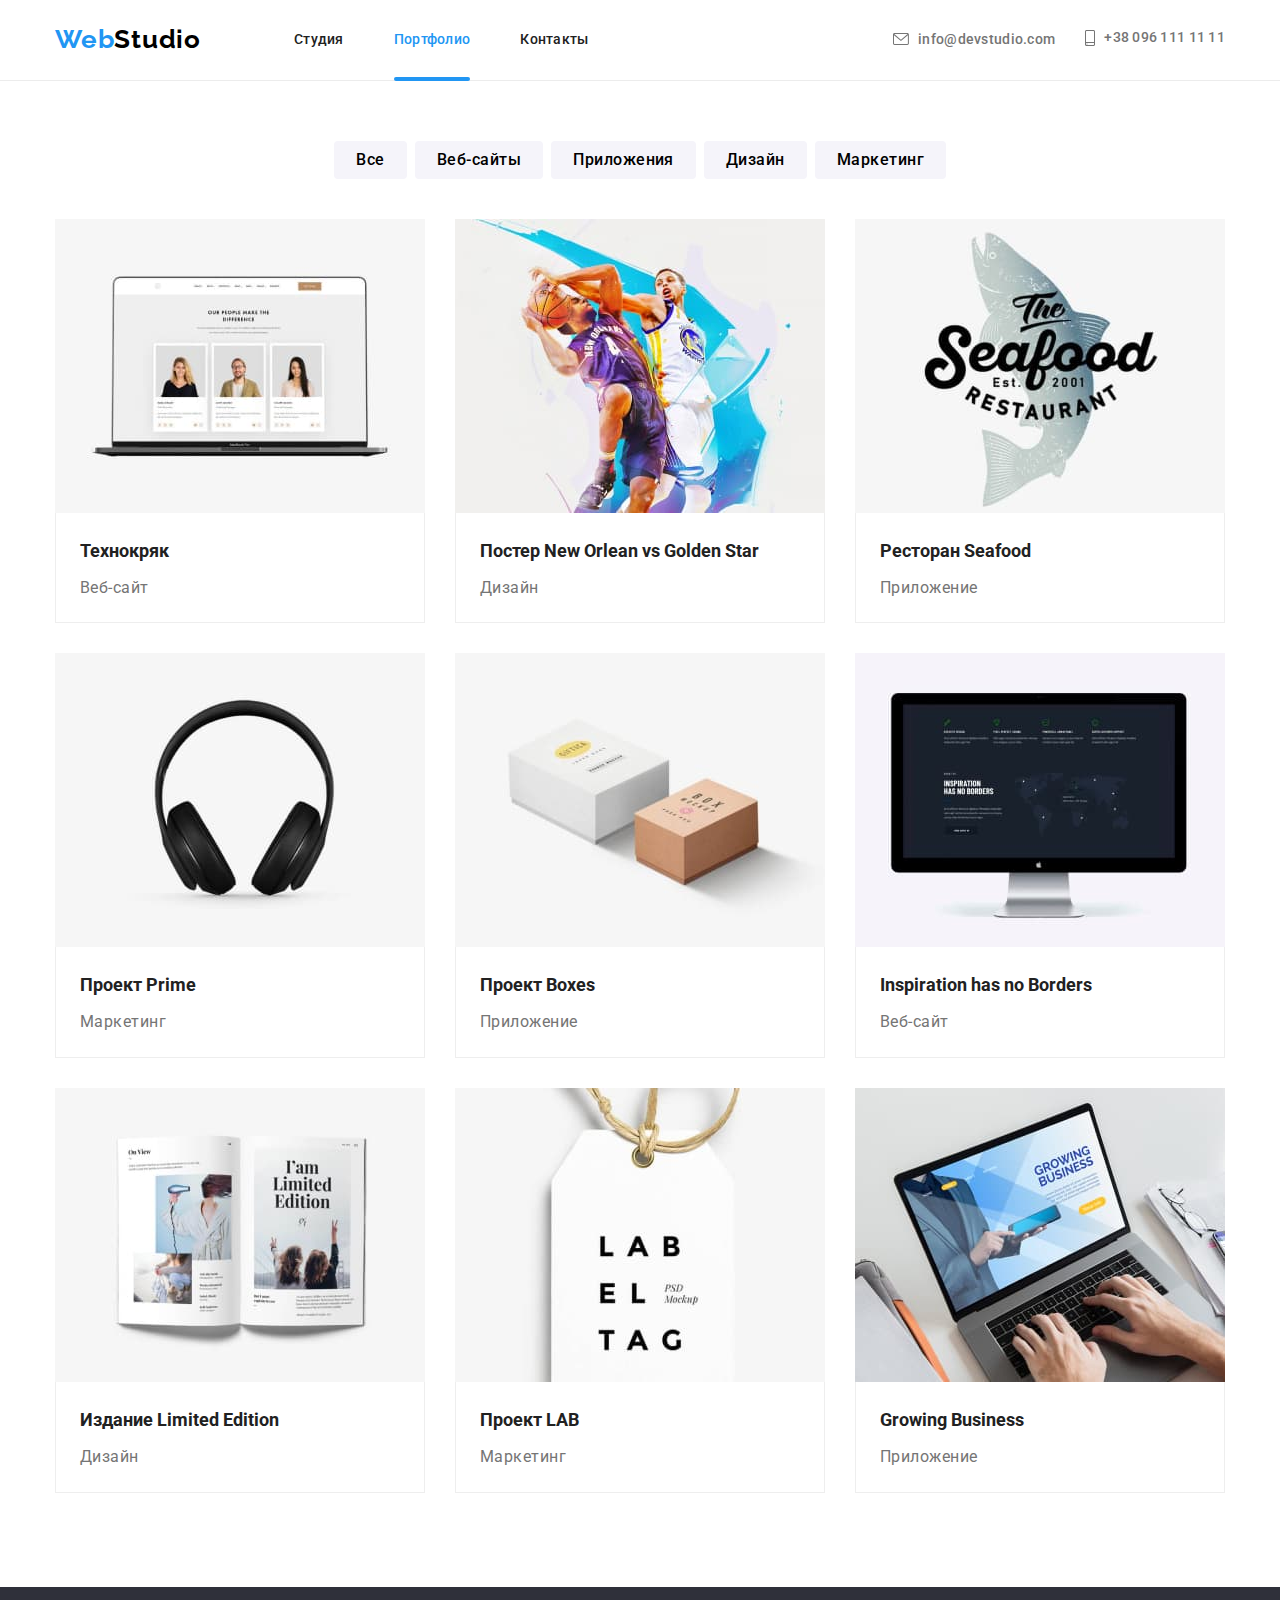
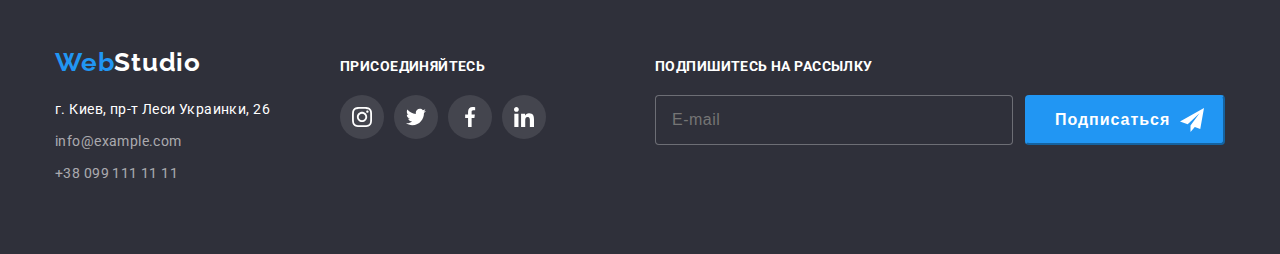
==== commit 6c4e26f7: "all done" ====
--- a/portfolio.html
+++ b/portfolio.html
@@ -72,13 +72,12 @@
                     <span class="logo__web">Web</span>Studio
                 </a>
                 <ul class="navigation__list list">
-                    <li class="navigation__content"><a class="navigation__link navigation__link--studio link"
+                    <li class="navigation__content"><a class="navigation__link  link"
                             href="./index.html">Студия</a></li>
-                    <li class="navigation__content"><a class="navigation__link link" href="./portfolio.html">Портфолио</a>
-                    </li>
+                    <li class="navigation__content"><a class="navigation__link navigation__link--portfolio link" href="./portfolio.html">Портфолио</a></li>
                     <li class="navigation__content"><a class="navigation__link link" href="">Контакты</a></li>
                 </ul>
-    
+            
                 <ul class="contacts list">
                     <li class="contacts__content"><a class="contacts__link link" href="mailto:info@devstudio.com">
                             <svg class="contacts__icon contacts__icon--mail">
@@ -95,8 +94,6 @@
                         </a></li>
                 </ul>
             </nav>
-    
-        </div>
     
     </header>
     <!-- Основная секция-->
@@ -116,7 +113,15 @@
                     <li class="card">
                         <a class="card__link link" href="">
                             <div class="card__box">
-                                <img src="./images/portfolio/mport/mport1x1.jpg" alt="Открытый ноутбук" width="100%">
+                                <picture>
+                                    <source srcset="./images/portfolio/dport/dport1x1.jpg 1x, ./images/portfolio/dport/dport1x2.jpg 2x"
+                                        media="(min-width:1200px)" />
+                                    <source srcset="./images/portfolio/tport/tport1x1.jpg 1x, ./images/portfolio/tport/tport1x2.jpg 2x"
+                                        media="(min-width:768px)" />
+                                    <source srcset="./images/portfolio/mport/mport1x1.jpg 1x, ./images/portfolio/mport/mport1x2.jpg 2x"
+                                        media="(min-width:480px)" />
+                                    <img src="./images/portfolio/mport/mport1x1.jpg" alt="Открытый ноутбук" width="100%">
+                                </picture>
                                 <div class="card__overlay">
                                     <p class="card__text"> Технокряк это современная площадка распространения коронавируса. Компании используют эту платформу для цифрового
                                     шпионажа и атак на защищённые сервера конкурентов. </p>
@@ -132,7 +137,15 @@
                     <li class="card">
                         <a class="card__link link" href="">
                             <div class="card__box">
+                                <picture>
+                            <source srcset="./images/portfolio/dport/dport2x1.jpg 1x, ./images/portfolio/dport/dport2x2.jpg 2x"
+                                media="(min-width:1200px)" />
+                            <source srcset="./images/portfolio/tport/tport2x1.jpg 1x, ./images/portfolio/tport/tport2x2.jpg 2x"
+                                media="(min-width:768px)" />
+                            <source srcset="./images/portfolio/mport/mport2x1.jpg 1x, ./images/portfolio/mport/mport2x2.jpg 2x"
+                                media="(min-width:480px)" />
                             <img src="./images/portfolio/mport/mport2x1.jpg" alt="Два баскетболиста" width="100%">
+                            </picture>
                             <div class="card__overlay">
                                     <p class="card__text"> Технокряк это современная площадка распространения коронавируса. Компании используют эту платформу для цифрового
                                     шпионажа и атак на защищённые сервера конкурентов. </p>
@@ -149,7 +162,15 @@
                     <li class="card">
                         <a class="card__link link" href="">
                             <div class="card__box">
-                            <img src="./images/portfolio/mport/mport3x1.jpg" alt="Логотип ресторана" width="100%">
+                                <picture>
+                            <source srcset="./images/portfolio/dport/dport3x1.jpg 1x, ./images/portfolio/dport/dport3x2.jpg 2x"
+                                media="(min-width:1200px)" />
+                            <source srcset="./images/portfolio/tport/tport3x1.jpg 1x, ./images/portfolio/tport/tport3x2.jpg 2x"
+                                media="(min-width:768px)" />
+                            <source srcset="./images/portfolio/mport/mport3x1.jpg 1x, ./images/portfolio/mport/mport3x2.jpg 2x"
+                                media="(min-width:480px)" />
+                            <img src="./images/portfolio/mport/mport3x1.jpg" alt="Лого ресторана" width="100%">
+                            </picture>
                             <div class="card__overlay">
                                     <p class="card__text"> Технокряк это современная площадка распространения коронавируса. Компании используют эту платформу для цифрового
                                     шпионажа и атак на защищённые сервера конкурентов. </p>
@@ -165,7 +186,15 @@
                     <li class="card">
                         <a class="card__link link" href="">
                             <div class="card__box">
+                                <picture>
+                            <source srcset="./images/portfolio/dport/dport4x1.jpg 1x, ./images/portfolio/dport/dport4x2.jpg 2x"
+                                media="(min-width:1200px)" />
+                            <source srcset="./images/portfolio/tport/tport4x1.jpg 1x, ./images/portfolio/tport/tport4x2.jpg 2x"
+                                media="(min-width:768px)" />
+                            <source srcset="./images/portfolio/mport/mport4x1.jpg 1x, ./images/portfolio/mport/mport4x2.jpg 2x"
+                                media="(min-width:480px)" />
                             <img src="./images/portfolio/mport/mport4x1.jpg" alt="Наушники" width="100%">
+                            </picture>
                             <div class="card__overlay">
                                     <p class="card__text"> Технокряк это современная площадка распространения коронавируса. Компании используют эту платформу для цифрового
                                     шпионажа и атак на защищённые сервера конкурентов. </p>
@@ -181,7 +210,15 @@
                     <li class="card">
                         <a class="card__link link" href="">
                             <div class="card__box">
+                                <picture>
+                            <source srcset="./images/portfolio/dport/dport5x1.jpg 1x, ./images/portfolio/dport/dport5x2.jpg 2x"
+                                media="(min-width:1200px)" />
+                            <source srcset="./images/portfolio/tport/tport5x1.jpg 1x, ./images/portfolio/tport/tport5x2.jpg 2x"
+                                media="(min-width:768px)" />
+                            <source srcset="./images/portfolio/mport/mport5x1.jpg 1x, ./images/portfolio/mport/mport5x2.jpg 2x"
+                                media="(min-width:480px)" />
                             <img src="./images/portfolio/mport/mport5x1.jpg" alt="Две коробки" width="100%">
+                            </picture>
                             <div class="card__overlay">
                                     <p class="card__text"> Технокряк это современная площадка распространения коронавируса. Компании используют эту платформу для цифрового
                                     шпионажа и атак на защищённые сервера конкурентов. </p>
@@ -197,7 +234,15 @@
                     <li class="card">
                         <a class="card__link link" href="">
                             <div class="card__box">
+                                <picture>
+                            <source srcset="./images/portfolio/dport/dport6x1.jpg 1x, ./images/portfolio/dport/dport6x2.jpg 2x"
+                                media="(min-width:1200px)" />
+                            <source srcset="./images/portfolio/tport/tport6x1.jpg 1x, ./images/portfolio/tport/tport6x2.jpg 2x"
+                                media="(min-width:768px)" />
+                            <source srcset="./images/portfolio/mport/mport6x1.jpg 1x, ./images/portfolio/mport/mport6x2.jpg 2x"
+                                media="(min-width:480px)" />
                             <img src="./images/portfolio/mport/mport6x1.jpg" alt="Телевизор" width="100%">
+                            </picture>
                             <div class="card__overlay">
                                     <p class="card__text"> Технокряк это современная площадка распространения коронавируса. Компании используют эту платформу для цифрового
                                     шпионажа и атак на защищённые сервера конкурентов. </p>
@@ -213,7 +258,15 @@
                     <li class="card">
                         <a class="card__link link" href="">
                             <div class="card__box">
+                                <picture>
+                            <source srcset="./images/portfolio/dport/dport7x1.jpg 1x, ./images/portfolio/dport/dport7x2.jpg 2x"
+                                media="(min-width:1200px)" />
+                            <source srcset="./images/portfolio/tport/tport7x1.jpg 1x, ./images/portfolio/tport/tport7x2.jpg 2x"
+                                media="(min-width:768px)" />
+                            <source srcset="./images/portfolio/mport/mport7x1.jpg 1x, ./images/portfolio/mport/mport7x2.jpg 2x"
+                                media="(min-width:480px)" />
                             <img src="./images/portfolio/mport/mport7x1.jpg" alt="Открытый журнал" width="100%">
+                            </picture>
                             <div class="card__overlay">
                                     <p class="card__text"> Технокряк это современная площадка распространения коронавируса. Компании используют эту платформу для цифрового
                                     шпионажа и атак на защищённые сервера конкурентов. </p>
@@ -229,7 +282,15 @@
                     <li class="card">
                         <a class="card__link link" href="">
                             <div class="card__box">
+                                <picture>
+                            <source srcset="./images/portfolio/dport/dport8x1.jpg 1x, ./images/portfolio/dport/dport8x2.jpg 2x"
+                                media="(min-width:1200px)" />
+                            <source srcset="./images/portfolio/tport/tport8x1.jpg 1x, ./images/portfolio/tport/tport8x2.jpg 2x"
+                                media="(min-width:768px)" />
+                            <source srcset="./images/portfolio/mport/mport8x1.jpg 1x, ./images/portfolio/mport/mport8x2.jpg 2x"
+                                media="(min-width:480px)" />
                             <img src="./images/portfolio/mport/mport8x1.jpg" alt="Этикетка" width="100%">
+                            </picture>
                             <div class="card__overlay">
                                     <p class="card__text"> Технокряк это современная площадка распространения коронавируса. Компании используют эту платформу для цифрового
                                     шпионажа и атак на защищённые сервера конкурентов. </p>
@@ -245,7 +306,15 @@
                     <li class="card">
                         <a class="card__link link" href="">
                             <div class="card__box">
-                            <img src="./images/portfolio/mport/mport9x1.jpg" alt="Работа за ноутбуком" width="100%">
+                                <picture>
+                            <source srcset="./images/portfolio/dport/dport9x1.jpg 1x, ./images/portfolio/dport/dport9x2.jpg 2x"
+                                media="(min-width:1200px)" />
+                            <source srcset="./images/portfolio/tport/tport9x1.jpg 1x, ./images/portfolio/tport/tport9x2.jpg 2x"
+                                media="(min-width:768px)" />
+                            <source srcset="./images/portfolio/mport/mport9x1.jpg 1x, ./images/portfolio/mport/mport9x2.jpg 2x"
+                                media="(min-width:480px)" />
+                            <img src="./images/portfolio/mport/mport9x1.jpg" alt="Работа за ноутом" width="100%">
+                            </picture>
                             <div class="card__overlay">
                                     <p class="card__text"> Технокряк это современная площадка распространения коронавируса. Компании используют эту платформу для цифрового
                                     шпионажа и атак на защищённые сервера конкурентов. </p>
@@ -266,7 +335,8 @@
     <!--Подвал-->
     <footer class="footer">
         <div class="container footer__container">
-            <div class="navigation-box">
+            <div class="footer__navigation">
+                <div class="navigation-box">
                 <a class="logo link logo--bottom " href="./index.html">
                     <span class="logo__web">Web</span>Studio
                 </a>
@@ -281,8 +351,8 @@
                                 11 11</a></li>
                     </ul>
                 </address>
-            </div>
-            <div class="networks">
+                </div>
+                <div class="networks">
                 <h3 class="networks__title">Присоединяйтесь</h3>
                 <ul class="networks__list list">
                     <li class="networks__content">
@@ -311,6 +381,7 @@
                     </li>
                 </ul>
 
+                </div>
             </div>
             <div class="mailing">
                 <h3 class="mailing__title">Подпишитесь на рассылку</h3>
--- a/css/main.min.css
+++ b/css/main.min.css
@@ -1,2 +1,2 @@
-:root{--main-font: 'Roboto';--secondary-font: 'Raleway';--main-text-color: #212121;--primyry-text-color: #757575;--secondary-color: #2196f3;--bacnd-color: #ffffff;--logo-color: #000000;--hero-foot-color: #2f303a;--dysine-color: #f5f4fa;--adress-color: rgba(255, 255, 255, 0.6);--categorie-color: #eeeeee;--button-color: #188ce8;--icon-color: #afb1b8}*,*::before,*::after{-webkit-box-sizing:border-box;box-sizing:border-box}.container{width:100%;padding-left:15px;padding-right:15px}@media screen and (min-width: 480px){.container{width:480px;margin:0 auto}}@media screen and (min-width: 768px){.container{width:768px}}@media screen and (min-width: 1200px){.container{width:1200px}}h1,h2,h3,h4,h5,h6,p{margin:0}ul{padding:0;margin:0}img{display:block}body{color:var(--main-text-color);font-family:var(--main-font),sans-serif;font-weight:400;margin:0px;position:relative}.list{list-style-type:none}.link{text-decoration:none;display:block}@media screen and (min-width: 480px){.section{width:100%}}@media screen and (min-width: 768px){.section{width:100%}}@media screen and (min-width: 1200px){.section{width:100%}}.logo{font-family:var(--secondary-font);font-weight:700;font-size:26px;line-height:1.2;letter-spacing:0.03em}.logo--top{display:inline-block;color:var(--logo-color)}@media screen and (min-width: 768px){.logo--top{display:none}}.logo--bottom{text-align:center;display:block;color:var(--bacnd-color);margin-bottom:20px}.logo__web{color:var(--secondary-color)}.navigation .logo{color:var(--logo-color)}.adress{margin-bottom:60px;font-style:normal}.adress__fact{font-size:14px;letter-spacing:0.03em;line-height:1.7;color:var(--bacnd-color);-webkit-transition:color 250ms cubic-bezier(0.4, 0, 0.2, 1);transition:color 250ms cubic-bezier(0.4, 0, 0.2, 1)}.adress__fact:hover{color:var(--secondary-color)}.adress__fact:focus{color:var(--secondary-color)}.adress__secondary{font-size:14px;line-height:1.7;letter-spacing:0.03em;color:var(--adress-color);-webkit-transition:color 250ms cubic-bezier(0.4, 0, 0.2, 1);transition:color 250ms cubic-bezier(0.4, 0, 0.2, 1)}.adress__secondary:focus{color:var(--secondary-color)}.adress__secondary:hover{color:var(--secondary-color)}.adress__content{margin-bottom:8px;text-align:center}.backdrop{position:fixed;top:0;left:0;width:100%;height:100%;background-color:rgba(0,0,0,0.2);-webkit-transition-property:opacity, visibility, -webkit-transform;transition-property:opacity, visibility, -webkit-transform;transition-property:transform, opacity, visibility;transition-property:transform, opacity, visibility, -webkit-transform;-webkit-transition-duration:250ms;transition-duration:250ms;-webkit-transition-timing-function:cubic-bezier(0.4, 0, 0.2, 1);transition-timing-function:cubic-bezier(0.4, 0, 0.2, 1);z-index:10}.backdrop.is-hidden{-webkit-transform:scale(0.7);transform:scale(0.7);opacity:0;pointer-events:none;visibility:hidden}.card__box{position:relative;overflow:hidden}.card__overlay{position:absolute;padding:63px 24px;width:100%;height:100%;background-color:rgba(33,150,243,0.9);top:0;-webkit-transform:translateY(101%);transform:translateY(101%);-webkit-transition:-webkit-transform 250ms cubic-bezier(0.4, 0, 0.2, 1);transition:-webkit-transform 250ms cubic-bezier(0.4, 0, 0.2, 1);transition:transform 250ms cubic-bezier(0.4, 0, 0.2, 1);transition:transform 250ms cubic-bezier(0.4, 0, 0.2, 1), -webkit-transform 250ms cubic-bezier(0.4, 0, 0.2, 1)}.card__text{font-size:18px;line-height:1.55;letter-spacing:0.03em;color:var(--bacnd-color)}.card{margin-bottom:30px;width:100%}.card__description{border:1px solid var(--categorie-color);border-top:none;padding:20px 24px}.card__titles{font-weight:700;font-size:18px;line-height:2;color:var(--main-text-color);margin-bottom:4px}.card__specification{font-size:16px;line-height:1.87;letter-spacing:0.03em;color:var(--primyry-text-color)}.card__link{-webkit-transition:-webkit-box-shadow 250ms cubic-bezier(0.4, 0, 0.2, 1);transition:-webkit-box-shadow 250ms cubic-bezier(0.4, 0, 0.2, 1);transition:box-shadow 250ms cubic-bezier(0.4, 0, 0.2, 1);transition:box-shadow 250ms cubic-bezier(0.4, 0, 0.2, 1), -webkit-box-shadow 250ms cubic-bezier(0.4, 0, 0.2, 1)}.card__link:hover,.card__link:focus{-webkit-box-shadow:0px 1px 1px rgba(0,0,0,0.12),0px 4px 4px rgba(0,0,0,0.06),1px 4px 6px rgba(0,0,0,0.16);box-shadow:0px 1px 1px rgba(0,0,0,0.12),0px 4px 4px rgba(0,0,0,0.06),1px 4px 6px rgba(0,0,0,0.16)}.card__link:hover .card__box .card__overlay,.card__link:focus .card__box .card__overlay{-webkit-transform:translateY(0%);transform:translateY(0%)}.card__link:hover .card__box .card__overlay,.card__link:focus .card__box .card__overlay{-webkit-transform:translateY(0%);transform:translateY(0%)}.categories__butns{cursor:pointer;background-color:var(--dysine-color);border:none;border-radius:4px;font-family:var(--main-font);font-weight:500;font-size:16px;line-height:1.6;text-align:center;letter-spacing:0.03em;padding:6px 22px;min-width:73px;margin-bottom:15px;-webkit-transition:background-color 250ms cubic-bezier(0.4, 0, 0.2, 1),color 2500ms cubic-bezier(0.4, 0, 0.2, 1),-webkit-box-shadow 250ms cubic-bezier(0.4, 0, 0.2, 1);transition:background-color 250ms cubic-bezier(0.4, 0, 0.2, 1),color 2500ms cubic-bezier(0.4, 0, 0.2, 1),-webkit-box-shadow 250ms cubic-bezier(0.4, 0, 0.2, 1);transition:box-shadow 250ms cubic-bezier(0.4, 0, 0.2, 1),background-color 250ms cubic-bezier(0.4, 0, 0.2, 1),color 2500ms cubic-bezier(0.4, 0, 0.2, 1);transition:box-shadow 250ms cubic-bezier(0.4, 0, 0.2, 1),background-color 250ms cubic-bezier(0.4, 0, 0.2, 1),color 2500ms cubic-bezier(0.4, 0, 0.2, 1),-webkit-box-shadow 250ms cubic-bezier(0.4, 0, 0.2, 1)}.categories__butns:hover{background-color:var(--secondary-color);color:var(--bacnd-color);-webkit-box-shadow:0px 3px 1px rgba(0,0,0,0.1),0px 1px 2px rgba(0,0,0,0.08),0px 2px 2px rgba(0,0,0,0.12);box-shadow:0px 3px 1px rgba(0,0,0,0.1),0px 1px 2px rgba(0,0,0,0.08),0px 2px 2px rgba(0,0,0,0.12)}.categories__butns:focus{background-color:var(--secondary-color);color:var(--bacnd-color);-webkit-box-shadow:0px 3px 1px rgba(0,0,0,0.1),0px 1px 2px rgba(0,0,0,0.08),0px 2px 2px rgba(0,0,0,0.12);box-shadow:0px 3px 1px rgba(0,0,0,0.1),0px 1px 2px rgba(0,0,0,0.08),0px 2px 2px rgba(0,0,0,0.12)}.categories__list{margin-top:60px;margin-bottom:25px;display:-webkit-box;display:-ms-flexbox;display:flex;-ms-flex-wrap:wrap;flex-wrap:wrap;-webkit-box-pack:first baseline;-ms-flex-pack:first baseline;justify-content:first baseline}.categories__content:not(:last-child){margin-right:8px}.categories__cards{margin-bottom:60px}.close-button{cursor:pointer;position:absolute;top:8px;right:8px;width:30px;height:30px;background-color:var(--bacnd-color);border:1px solid rgba(0,0,0,0.1);border-radius:50%}.close-button:focus .close-button__icon,.close-button:hover .close-button__icon{fill:var(--button-color)}.close-button__icon{position:absolute;top:50%;left:50%;-webkit-transform:translate(-50%, -50%);transform:translate(-50%, -50%);fill:var(--logo-color)}.contacts__link{display:-webkit-inline-box;display:-ms-inline-flexbox;display:inline-flex;-webkit-box-align:center;-ms-flex-align:center;align-items:center;font-weight:500;line-height:1.14;letter-spacing:0.02em;font-size:14px;color:var(--primyry-text-color);text-decoration:none;-webkit-transition:color 250ms cubic-bezier(0.4, 0, 0.2, 1);transition:color 250ms cubic-bezier(0.4, 0, 0.2, 1)}.contacts__link:hover .contacts__icon,.contacts__link:focus .contacts__icon{fill:var(--secondary-color)}.contacts__link:hover,.contacts__link:focus{color:var(--secondary-color)}.contacts__link:hover .contacts__icon--tel,.contacts__link:focus .contacts__icon--tel{fill:var(--secondary-color)}.contacts__icon{fill:var(--primyry-text-color);display:inline-block;margin-right:9px;-webkit-transition:fill 250ms cubic-bezier(0.4, 0, 0.2, 1);transition:fill 250ms cubic-bezier(0.4, 0, 0.2, 1)}.contacts__icon--mail{width:16px;height:12px}.contacts__icon--tel{width:10px;height:16px}.contacts{display:block;margin-left:auto}.contacts__content:last-child{margin-top:10px}.employee__networks{max-width:206px;display:-webkit-box;display:-ms-flexbox;display:flex;-webkit-box-align:center;-ms-flex-align:center;align-items:center;-webkit-box-pack:justify;-ms-flex-pack:justify;justify-content:space-between;margin-left:auto;margin-right:auto}.employee__icon{width:20px;height:20px;fill:var(--icon-color);-webkit-transition:fill 250ms cubic-bezier(0.4, 0, 0.2, 1);transition:fill 250ms cubic-bezier(0.4, 0, 0.2, 1)}.employee__link{display:-webkit-box;display:-ms-flexbox;display:flex;-webkit-box-pack:center;-ms-flex-pack:center;justify-content:center;-webkit-box-align:center;-ms-flex-align:center;align-items:center;width:44px;height:44px;background-color:var(--bacnd-color);border-radius:50%;-webkit-transition:background-color 250ms cubic-bezier(0.4, 0, 0.2, 1);transition:background-color 250ms cubic-bezier(0.4, 0, 0.2, 1)}.employee__link:hover,.employee__link:focus{background-color:var(--secondary-color)}.employee__link:hover .employee__icon,.employee__link:focus .employee__icon{fill:var(--bacnd-color)}.employee{background-color:var(--bacnd-color);border-radius:0px 0px 4px 4px;-webkit-box-shadow:0px 1px 3px rgba(0,0,0,0.12),0px 1px 1px rgba(0,0,0,0.14),0px 2px 1px rgba(0,0,0,0.2);box-shadow:0px 1px 3px rgba(0,0,0,0.12),0px 1px 1px rgba(0,0,0,0.14),0px 2px 1px rgba(0,0,0,0.2);width:100%}@media screen and (min-width: 768px){.employee{width:354px}}@media screen and (max-width: 767px){.employee:not(:last-child){margin-bottom:30px}}@media screen and (min-width: 768px){.employee:nth-last-child(2n){margin-right:25px}}@media screen and (min-width: 768px){.employee:nth-last-child(-n+2){margin-top:30px}}.employee__box{padding:30px 32px}.employee__title{font-weight:500;line-height:1.18;text-align:center;letter-spacing:0.03em;font-size:16px;margin-bottom:10px}.employee__position{font-size:16px;line-height:1.18;text-align:center;letter-spacing:0.03em;color:var(--primyry-text-color);margin-bottom:16px}.hero{display:block;background-color:var(--hero-foot-color);background-image:-webkit-gradient(linear, left top, left bottom, from(rgba(47,48,58,0.4)), to(rgba(47,48,58,0.4))),url("../images/hero/HeroMobile1x.jpg");background-image:linear-gradient(to bottom, rgba(47,48,58,0.4), rgba(47,48,58,0.4)),url("../images/hero/HeroMobile1x.jpg");background-repeat:no-repeat;background-position:center;padding-top:118px;padding-bottom:118px;background-size:cover}@media screen and (min-width: 768px){.hero{background-image:-webkit-gradient(linear, left top, left bottom, from(rgba(47,48,58,0.4)), to(rgba(47,48,58,0.4))),url("../images/hero/HeroTablet1x.jpg");background-image:linear-gradient(to bottom, rgba(47,48,58,0.4), rgba(47,48,58,0.4)),url("../images/hero/HeroTablet1x.jpg")}}@media screen and (min-width: 1200px){.hero{background-image:-webkit-gradient(linear, left top, left bottom, from(rgba(47,48,58,0.4)), to(rgba(47,48,58,0.4))),url("../images/hero/background.jpg");background-image:linear-gradient(to bottom, rgba(47,48,58,0.4), rgba(47,48,58,0.4)),url("../images/hero/background.jpg")}}.hero__title{font-weight:900;font-size:26px;line-height:1.61;max-width:360px;letter-spacing:0.06em;text-transform:uppercase;color:var(--bacnd-color);text-align:center;margin:0 auto 30px auto}.hero__button{display:block;font-family:var(--main-font);cursor:pointer;background:var(--secondary-color);-webkit-box-shadow:0px 4px 4px rgba(0,0,0,0.15);box-shadow:0px 4px 4px rgba(0,0,0,0.15);border-radius:4px;border:none;min-width:200px;padding:10px 32px;font-weight:700;font-size:16px;line-height:1.87;-webkit-box-align:center;-ms-flex-align:center;align-items:center;letter-spacing:0.06em;margin-left:auto;margin-right:auto;color:var(--bacnd-color);-webkit-transition:background-color 250ms cubic-bezier(0.4, 0, 0.2, 1);transition:background-color 250ms cubic-bezier(0.4, 0, 0.2, 1)}.hero__button:hover{background-color:var(--button-color)}.hero__button:focus{background-color:var(--button-color)}.mailing__title{text-align:center;font-weight:700;margin-bottom:20px;font-size:14px;line-height:1.14;letter-spacing:0.03em;text-transform:uppercase;color:var(--bacnd-color)}.mailing__input{font-size:16px;line-height:1.25;letter-spacing:0.03em;padding-left:16px;color:var(--bacnd-color);display:-webkit-box;display:-ms-flexbox;display:flex;-webkit-box-align:center;-ms-flex-align:center;align-items:center;height:50px;width:100%;background-color:var(--hero-foot-color);border:1px solid rgba(255,255,255,0.3);border-radius:4px;-webkit-transition:border-color 250ms cubic-bezier(0.4, 0, 0.2, 1);transition:border-color 250ms cubic-bezier(0.4, 0, 0.2, 1);outline:none}.mailing__input:focus,.mailing__input:hover{border-color:var(--secondary-color)}.mailing__button{margin-top:20px;margin-left:auto;margin-right:auto;display:-webkit-box;display:-ms-flexbox;display:flex;-webkit-box-align:center;-ms-flex-align:center;align-items:center;font-weight:700;font-size:16px;line-height:1.87;letter-spacing:0.06em;color:var(--bacnd-color);cursor:pointer;width:200px;height:50px;padding-left:28px;background-color:var(--secondary-color);border-radius:4px;border-color:var(--secondary-color);-webkit-transition:background-color 250ms cubic-bezier(0.4, 0, 0.2, 1);transition:background-color 250ms cubic-bezier(0.4, 0, 0.2, 1)}.mailing__button:focus,.mailing__button:hover{background-color:var(--button-color)}.mailing_icon{margin-left:10px}.modal{padding:40px;position:absolute;width:450px;height:609px;background-color:var(--bacnd-color);top:50%;left:50%;-webkit-transform:translate(-50%, -50%);transform:translate(-50%, -50%);-webkit-box-shadow:0px 1px 3px rgba(0,0,0,0.12),0px 1px 1px rgba(0,0,0,0.14),0px 2px 1px rgba(0,0,0,0.2);box-shadow:0px 1px 3px rgba(0,0,0,0.12),0px 1px 1px rgba(0,0,0,0.14),0px 2px 1px rgba(0,0,0,0.2);border-radius:4px}@media screen and (max-width: 434px){.modal{width:340px}}.modal__recomend{display:block;margin-bottom:12px;font-weight:700;font-size:20px;line-height:1.15;text-align:center;letter-spacing:0.03em;color:var(--main-text-color)}.modal__label{position:relative;display:-webkit-box;display:-ms-flexbox;display:flex;-webkit-box-orient:vertical;-webkit-box-direction:normal;-ms-flex-direction:column;flex-direction:column;margin-bottom:10px;text-align:left;font-size:12px;line-height:1.16;letter-spacing:0.01em;color:var(--primyry-text-color)}.modal__input{padding-left:38px;z-index:1;width:100%;height:40px;border:1px solid rgba(33,33,33,0.2);-webkit-box-sizing:border-box;box-sizing:border-box;border-radius:4px;background-color:var(--bacnd-color);outline:none;margin-top:4px;-webkit-transition:border-color 250ms cubic-bezier(0.4, 0, 0.2, 1);transition:border-color 250ms cubic-bezier(0.4, 0, 0.2, 1)}.modal__textarea{width:100%;height:138px;outline:none;border:1px solid rgba(33,33,33,0.2);-webkit-box-sizing:border-box;box-sizing:border-box;border-radius:4px;resize:none;padding:12px 16px;margin-top:4px;-webkit-transition:border-color 250ms cubic-bezier(0.4, 0, 0.2, 1);transition:border-color 250ms cubic-bezier(0.4, 0, 0.2, 1)}.modal__textarea:focus{outline:none;border-color:var(--secondary-color)}.modal__agree{position:relative;padding-left:20px;display:block;font-size:12px;line-height:1.1666;letter-spacing:0.03em;color:#757575}.modal__check-area{display:block;position:absolute;width:16px;height:15px;background-color:var(--bacnd-color);border:2px solid var(--main-text-color);border-radius:2px;top:50%;left:10px;-webkit-transform:translate(-50%, -50%);transform:translate(-50%, -50%);cursor:pointer;-webkit-transition:border-color 250ms cubic-bezier(0.4, 0, 0.2, 1),background-image 250ms cubic-bezier(0.4, 0, 0.2, 1);transition:border-color 250ms cubic-bezier(0.4, 0, 0.2, 1),background-image 250ms cubic-bezier(0.4, 0, 0.2, 1)}.modal__checkbox:checked+.modal__check-area{background-image:url(../images/check.svg);background-color:var(--secondary-color);border-color:var(--secondary-color);background-repeat:no-repeat;background-size:contain;border:none}.modal__checkbox:focus+.modal__check-area{border-color:var(--secondary-color);outline:none}.modal__link{color:#2196f3}.modal__textarea::-webkit-input-placeholder{font-size:12px;line-height:14px;letter-spacing:0.01em;color:rgba(117,117,117,0.5)}.modal__textarea:-ms-input-placeholder{font-size:12px;line-height:14px;letter-spacing:0.01em;color:rgba(117,117,117,0.5)}.modal__textarea::-ms-input-placeholder{font-size:12px;line-height:14px;letter-spacing:0.01em;color:rgba(117,117,117,0.5)}.modal__textarea::placeholder{font-size:12px;line-height:14px;letter-spacing:0.01em;color:rgba(117,117,117,0.5)}.modal__button{display:block;margin-top:30px;margin-left:auto;margin-right:auto;font-weight:700;font-size:16px;line-height:1.88;letter-spacing:0.06em;color:var(--bacnd-color);cursor:pointer;width:200px;height:50px;background-color:#2196f3;border-radius:4px;border-color:var(--secondary-color);-webkit-transition:background-color 250ms cubic-bezier(0.4, 0, 0.2, 1),-webkit-box-shadow 250ms cubic-bezier(0.4, 0, 0.2, 1);transition:background-color 250ms cubic-bezier(0.4, 0, 0.2, 1),-webkit-box-shadow 250ms cubic-bezier(0.4, 0, 0.2, 1);transition:background-color 250ms cubic-bezier(0.4, 0, 0.2, 1),box-shadow 250ms cubic-bezier(0.4, 0, 0.2, 1);transition:background-color 250ms cubic-bezier(0.4, 0, 0.2, 1),box-shadow 250ms cubic-bezier(0.4, 0, 0.2, 1),-webkit-box-shadow 250ms cubic-bezier(0.4, 0, 0.2, 1)}.modal__button:focus,.modal__button:hover{-webkit-box-shadow:0px 4px 4px rgba(0,0,0,0.15);box-shadow:0px 4px 4px rgba(0,0,0,0.15);background-color:var(--button-color)}.modal__icon{position:absolute;z-index:2;bottom:14px;left:15px;fill:var(--main-text-color);-webkit-transition:fill 250ms cubic-bezier(0.4, 0, 0.2, 1);transition:fill 250ms cubic-bezier(0.4, 0, 0.2, 1)}.modal__input:focus{border-color:var(--secondary-color);outline:none}.modal__input:focus+.modal__icon{fill:var(--secondary-color)}.navigation{display:none}@media screen and (min-width: 768px){.navigation{display:-webkit-box;display:-ms-flexbox;display:flex;-webkit-box-align:center;-ms-flex-align:center;align-items:center}}.navigation__list{-webkit-box-align:center;-ms-flex-align:center;align-items:center;display:-webkit-box;display:-ms-flexbox;display:flex;margin-left:88px}.navigation__content{position:relative;padding-top:32px;padding-bottom:32px}.navigation__content:not(:last-child){margin-right:50px}.navigation__link.navigation__link--studio{color:var(--secondary-color)}.navigation__link.navigation__link--portfolio{color:var(--secondary-color)}.navigation__link{font-weight:500;font-size:14px;line-height:1.14;letter-spacing:0.02em;color:var(--main-text-color);text-decoration:none;-webkit-transition:color 250ms cubic-bezier(0.4, 0, 0.2, 1);transition:color 250ms cubic-bezier(0.4, 0, 0.2, 1)}.navigation__link:hover{color:var(--secondary-color)}.navigation__link:focus{color:var(--secondary-color)}.navigation__link .navigation__link{padding-top:20px;padding-bottom:20px}.navigation__link.navigation__link--studio::after{position:absolute;bottom:-1px;content:'';display:block;width:100%;height:4px;border-radius:2px;background-color:var(--secondary-color)}.navigation__link.navigation__link--studio::after.navigation__link--portfolio::after{position:absolute;bottom:-1px;content:'';display:block;width:100%;height:4px;border-radius:2px;background-color:var(--secondary-color)}.networks__title{text-align:center;font-weight:700;margin-bottom:20px;font-size:14px;line-height:1.14;letter-spacing:0.03em;text-transform:uppercase;color:var(--bacnd-color)}.networks{margin-bottom:60px}.networks__list{display:-webkit-box;display:-ms-flexbox;display:flex;-webkit-box-pack:center;-ms-flex-pack:center;justify-content:center;-webkit-box-align:center;-ms-flex-align:center;align-items:center}.networks__icon{width:20px;height:20px;fill:var(--bacnd-color)}.networks__content:not(:last-child){margin-right:10px}.networks__link{display:-webkit-box;display:-ms-flexbox;display:flex;-webkit-box-pack:center;-ms-flex-pack:center;justify-content:center;-webkit-box-align:center;-ms-flex-align:center;align-items:center;width:44px;height:44px;background-color:rgba(255,255,255,0.1);border-radius:50%;-webkit-transition:background-color 250ms cubic-bezier(0.4, 0, 0.2, 1);transition:background-color 250ms cubic-bezier(0.4, 0, 0.2, 1)}.networks__link:focus,.networks__link:hover{background-color:var(--secondary-color)}.our-clients{padding-top:60px;padding-bottom:60px}.our-clients__title{font-weight:700;font-size:28px;line-height:1.17;text-align:center;letter-spacing:0.03em;margin-bottom:30px}.clients{display:-webkit-box;display:-ms-flexbox;display:flex;-webkit-box-align:center;-ms-flex-align:center;align-items:center;-ms-flex-wrap:wrap;flex-wrap:wrap;margin-left:-30px}.clients__content{display:-webkit-box;display:-ms-flexbox;display:flex;-webkit-box-align:center;-ms-flex-align:center;align-items:center;-webkit-box-pack:center;-ms-flex-pack:center;justify-content:center;-ms-flex-preferred-size:calc(100% / 2 - 30px);flex-basis:calc(100% / 2 - 30px);margin-left:30px;margin-top:30px;height:92px}@media screen and (min-width: 768px){.clients__content{-ms-flex-preferred-size:calc(100% / 3 - 30px);flex-basis:calc(100% / 3 - 30px)}}.clients__icon{fill:var(--icon-color);-webkit-transition:fill 250ms cubic-bezier(0.4, 0, 0.2, 1);transition:fill 250ms cubic-bezier(0.4, 0, 0.2, 1)}.clients__link{background-color:var(--bacnd-color);display:-webkit-inline-box;display:-ms-inline-flexbox;display:inline-flex;-webkit-box-pack:center;-ms-flex-pack:center;justify-content:center;-webkit-box-align:center;-ms-flex-align:center;align-items:center;width:100%;height:90px;border:1px solid var(--icon-color);border-radius:4px;-webkit-transition:border-color 250ms cubic-bezier(0.4, 0, 0.2, 1);transition:border-color 250ms cubic-bezier(0.4, 0, 0.2, 1)}.clients__link:hover .clients__icon,.clients__link:focus .clients__icon{fill:var(--secondary-color)}.clients__link:hover,.clients__link:focus{border-color:var(--secondary-color)}.our-job.section{display:none;padding-top:0px}.our-job__title{font-weight:700;line-height:1.16;text-align:center;letter-spacing:0.03em;font-size:36px;margin-bottom:50px}.our-job__content{position:relative;width:370px}.our-job__content:not(:last-child){margin-right:30px}.our-job_lettering{position:absolute;bottom:0;padding-top:27px;padding-bottom:27px;width:100%;font-weight:700;font-size:14px;line-height:1.14;text-align:center;letter-spacing:0.03em;text-transform:uppercase;color:var(--bacnd-color);background-color:rgba(47,48,58,0.8)}.our-team{padding-bottom:60px;padding-top:60px;background-color:var(--dysine-color)}.our-team__title{font-weight:700;line-height:1.16;text-align:center;letter-spacing:0.03em;font-size:36px;margin-bottom:30px}@media screen and (min-width: 768px){.our-team__list{display:-webkit-box;display:-ms-flexbox;display:flex;-ms-flex-wrap:wrap;flex-wrap:wrap;-webkit-box-pack:center;-ms-flex-pack:center;justify-content:center}}.footer{background-color:var(--hero-foot-color);padding-top:60px;padding-bottom:60px}.header{border-bottom:1px solid #ececec}.header .container{-webkit-box-align:center;-ms-flex-align:center;align-items:center;padding-top:15px;padding-bottom:15px}@media screen and (min-width: 768px){.header .container{padding-bottom:0px;padding-top:0px}}.header__button{width:30px;height:30px;border:none;background-color:transparent;margin-left:auto;margin-top:4px}.header__button .header__close{display:none}@media screen and (min-width: 768px){.header__button{display:none}}.header__button.is-open .header__menu{display:none}.header__button.is-open .header__close{display:block}.header__nav{display:-webkit-box;display:-ms-flexbox;display:flex;-webkit-box-align:center;-ms-flex-align:center;align-items:center}@media screen and (min-width: 768px){.header__nav{display:none}}.services__picture{display:-webkit-box;display:-ms-flexbox;display:flex;-webkit-box-pack:center;-ms-flex-pack:center;justify-content:center;-webkit-box-align:center;-ms-flex-align:center;align-items:center;margin-bottom:30px;height:120px;background-color:var(--dysine-color);border-radius:4px}.services__icon{width:70px;height:70px}.services{-webkit-box-align:center;-ms-flex-align:center;align-items:center;padding-top:60px;padding-bottom:60px}@media screen and (min-width: 768px){.services{display:-webkit-box;display:-ms-flexbox;display:flex;-ms-flex-wrap:wrap;flex-wrap:wrap;-webkit-box-align:start;-ms-flex-align:start;align-items:flex-start}}.services__content{width:100%}@media screen and (max-width: 767px){.services__content:not(:first-child){margin-top:30px}}@media screen and (min-width: 768px){.services__content{width:354px}}@media screen and (min-width: 768px){.services__content:nth-last-child(2n){margin-right:30px}}@media screen and (min-width: 768px){.services__content:nth-last-child(-n+2){margin-top:30px}}.services__titles{font-weight:700;font-size:14px;line-height:1.14;letter-spacing:0.03em;text-align:center;text-transform:uppercase;margin-bottom:10px}.services__description{font-size:14px;line-height:1.7;letter-spacing:0.03em;color:var(--primyry-text-color)}.visually-hidden{position:absolute;width:1px;height:1px;margin:-1px;border:0;padding:0;white-space:nowrap;-webkit-clip-path:inset(100%);clip-path:inset(100%);clip:rect(0 0 0 0);overflow:hidden}.navigation-mob__button{width:20px;height:20px;background-color:transparent;border:none;position:absolute;top:25px;right:35px}.navigation-mob{width:100%;top:0;left:0;display:none;position:fixed;background-color:var(--bacnd-color);padding:48px 40px}.navigation-mob.is-open{display:block}.navigation-mob__list{-webkit-box-align:center;-ms-flex-align:center;align-items:center}.navigation-mob__content:not(:last-child){margin-bottom:32px}.navigation-mob__link.navigation-mob__link--studio{color:var(--secondary-color)}.navigation-mob__link.navigation-mob__link--portfolio{color:var(--secondary-color)}.navigation-mob__link{position:relative;font-weight:500;font-size:40px;line-height:1.17;letter-spacing:0.02em;color:var(--main-text-color);text-decoration:none;-webkit-transition:color 250ms cubic-bezier(0.4, 0, 0.2, 1);transition:color 250ms cubic-bezier(0.4, 0, 0.2, 1)}.contacts-mob__link--tel{font-weight:500;font-size:34px;line-height:1.176;letter-spacing:0.02em;color:var(--secondary-color)}@media screen and (max-width: 380px){.contacts-mob__link--tel{font-size:25px}}.contacts-mob__link--mail{font-weight:500;font-size:24px;line-height:1.166;letter-spacing:0.02em;color:#757575}.contacts-mob__content:not(:last-child){margin-top:302px;margin-bottom:32px}.networks-mob{margin-top:64px;display:-webkit-box;display:-ms-flexbox;display:flex;-ms-flex-wrap:wrap;flex-wrap:wrap;-webkit-box-align:center;-ms-flex-align:center;align-items:center}.networks-mob__link{font-weight:500;font-size:18px;line-height:1.2222;letter-spacing:0.02em;color:#2196f3}.networks-mob__content:not(:last-child){border-right:1px solid rgba(33,33,33,0.2);padding-right:10px}@media screen and (max-width: 440px){.networks-mob__content:not(:last-child){padding-right:0px}}.networks-mob__content:not(:first-child){padding-left:10px}@media screen and (max-width: 440px){.networks-mob__content:not(:first-child){padding-left:0px}}
+:root{--main-font: 'Roboto';--secondary-font: 'Raleway';--main-text-color: #212121;--primyry-text-color: #757575;--secondary-color: #2196f3;--bacnd-color: #ffffff;--logo-color: #000000;--hero-foot-color: #2f303a;--dysine-color: #f5f4fa;--adress-color: rgba(255, 255, 255, 0.6);--categorie-color: #eeeeee;--button-color: #188ce8;--icon-color: #afb1b8}*,*::before,*::after{-webkit-box-sizing:border-box;box-sizing:border-box}.container{width:100%;padding-left:15px;padding-right:15px}@media screen and (min-width: 480px){.container{width:480px;margin:0 auto}}@media screen and (min-width: 768px){.container{width:768px}}@media screen and (min-width: 1200px){.container{width:1200px}}h1,h2,h3,h4,h5,h6,p{margin:0}ul{padding:0;margin:0}img{display:block}body{color:var(--main-text-color);font-family:var(--main-font),sans-serif;font-weight:400;margin:0px;position:relative}.list{list-style-type:none}.link{text-decoration:none;display:block}@media screen and (min-width: 480px){.section{width:100%}}@media screen and (min-width: 768px){.section{width:100%}}@media screen and (min-width: 1200px){.section{width:100%}}.logo{font-family:var(--secondary-font);font-weight:700;font-size:26px;line-height:1.2;letter-spacing:0.03em}.logo--top{display:inline-block;color:var(--logo-color)}@media screen and (min-width: 768px){.logo--top{display:none}}.logo--bottom{text-align:center;display:block;color:var(--bacnd-color);margin-bottom:20px}@media screen and (min-width: 1200px){.logo--bottom{text-align:start}}.logo__web{color:var(--secondary-color)}.navigation .logo{color:var(--logo-color)}.adress{margin-bottom:60px;font-style:normal}@media screen and (min-width: 1200px){.adress{margin-bottom:0px}}.adress__fact{font-size:14px;letter-spacing:0.03em;line-height:1.7;color:var(--bacnd-color);-webkit-transition:color 250ms cubic-bezier(0.4, 0, 0.2, 1);transition:color 250ms cubic-bezier(0.4, 0, 0.2, 1)}.adress__fact:hover{color:var(--secondary-color)}.adress__fact:focus{color:var(--secondary-color)}.adress__secondary{font-size:14px;line-height:1.7;letter-spacing:0.03em;color:var(--adress-color);-webkit-transition:color 250ms cubic-bezier(0.4, 0, 0.2, 1);transition:color 250ms cubic-bezier(0.4, 0, 0.2, 1)}.adress__secondary:focus{color:var(--secondary-color)}.adress__secondary:hover{color:var(--secondary-color)}.adress__content{margin-bottom:8px;text-align:center}@media screen and (min-width: 1200px){.adress__content{text-align:start}}.backdrop{position:fixed;top:0;left:0;width:100%;height:100%;background-color:rgba(0,0,0,0.2);-webkit-transition-property:opacity, visibility, -webkit-transform;transition-property:opacity, visibility, -webkit-transform;transition-property:transform, opacity, visibility;transition-property:transform, opacity, visibility, -webkit-transform;-webkit-transition-duration:250ms;transition-duration:250ms;-webkit-transition-timing-function:cubic-bezier(0.4, 0, 0.2, 1);transition-timing-function:cubic-bezier(0.4, 0, 0.2, 1);z-index:10}.backdrop.is-hidden{-webkit-transform:scale(0.7);transform:scale(0.7);opacity:0;pointer-events:none;visibility:hidden}.card__box{position:relative;overflow:hidden}.card__overlay{position:absolute;padding:63px 24px;width:100%;height:100%;background-color:rgba(33,150,243,0.9);top:0;-webkit-transform:translateY(101%);transform:translateY(101%);-webkit-transition:-webkit-transform 250ms cubic-bezier(0.4, 0, 0.2, 1);transition:-webkit-transform 250ms cubic-bezier(0.4, 0, 0.2, 1);transition:transform 250ms cubic-bezier(0.4, 0, 0.2, 1);transition:transform 250ms cubic-bezier(0.4, 0, 0.2, 1), -webkit-transform 250ms cubic-bezier(0.4, 0, 0.2, 1)}@media screen and (min-width: 768px){.card__overlay{padding:49px 24px}}.card__text{font-size:18px;line-height:1.55;letter-spacing:0.03em;color:var(--bacnd-color)}.card{width:100%}@media screen and (max-width: 767px){.card{margin-bottom:30px}}@media screen and (min-width: 768px){.card{width:354px}}@media screen and (min-width: 1200px){.card{width:370px;margin-right:30px;margin-bottom:30px}}@media screen and (min-width: 768px){.card:nth-child(2n){margin-left:30px}}@media screen and (min-width: 1200px){.card:nth-child(2n){margin-left:0px}}@media screen and (max-width: 1199px){.card:not(:last-child){margin-bottom:30px}}@media screen and (min-width: 1200px){.card:nth-child(3n){margin-right:0px}}.card:nth-child(n+7){margin-bottom:0px}.card__description{border:1px solid var(--categorie-color);border-top:none;padding:20px 24px}.card__titles{font-weight:700;font-size:18px;line-height:2;color:var(--main-text-color);margin-bottom:4px}.card__specification{font-size:16px;line-height:1.87;letter-spacing:0.03em;color:var(--primyry-text-color)}.card__link{-webkit-transition:-webkit-box-shadow 250ms cubic-bezier(0.4, 0, 0.2, 1);transition:-webkit-box-shadow 250ms cubic-bezier(0.4, 0, 0.2, 1);transition:box-shadow 250ms cubic-bezier(0.4, 0, 0.2, 1);transition:box-shadow 250ms cubic-bezier(0.4, 0, 0.2, 1), -webkit-box-shadow 250ms cubic-bezier(0.4, 0, 0.2, 1)}.card__link:hover,.card__link:focus{-webkit-box-shadow:0px 1px 1px rgba(0,0,0,0.12),0px 4px 4px rgba(0,0,0,0.06),1px 4px 6px rgba(0,0,0,0.16);box-shadow:0px 1px 1px rgba(0,0,0,0.12),0px 4px 4px rgba(0,0,0,0.06),1px 4px 6px rgba(0,0,0,0.16)}.card__link:hover .card__box .card__overlay,.card__link:focus .card__box .card__overlay{-webkit-transform:translateY(0%);transform:translateY(0%)}.card__link:hover .card__box .card__overlay,.card__link:focus .card__box .card__overlay{-webkit-transform:translateY(0%);transform:translateY(0%)}.categories__butns{cursor:pointer;background-color:var(--dysine-color);border:none;border-radius:4px;font-family:var(--main-font);font-weight:500;font-size:16px;line-height:1.6;text-align:center;letter-spacing:0.03em;padding:6px 22px;min-width:73px;margin-bottom:15px;-webkit-transition:background-color 250ms cubic-bezier(0.4, 0, 0.2, 1),color 2500ms cubic-bezier(0.4, 0, 0.2, 1),-webkit-box-shadow 250ms cubic-bezier(0.4, 0, 0.2, 1);transition:background-color 250ms cubic-bezier(0.4, 0, 0.2, 1),color 2500ms cubic-bezier(0.4, 0, 0.2, 1),-webkit-box-shadow 250ms cubic-bezier(0.4, 0, 0.2, 1);transition:box-shadow 250ms cubic-bezier(0.4, 0, 0.2, 1),background-color 250ms cubic-bezier(0.4, 0, 0.2, 1),color 2500ms cubic-bezier(0.4, 0, 0.2, 1);transition:box-shadow 250ms cubic-bezier(0.4, 0, 0.2, 1),background-color 250ms cubic-bezier(0.4, 0, 0.2, 1),color 2500ms cubic-bezier(0.4, 0, 0.2, 1),-webkit-box-shadow 250ms cubic-bezier(0.4, 0, 0.2, 1)}.categories__butns:hover{background-color:var(--secondary-color);color:var(--bacnd-color);-webkit-box-shadow:0px 3px 1px rgba(0,0,0,0.1),0px 1px 2px rgba(0,0,0,0.08),0px 2px 2px rgba(0,0,0,0.12);box-shadow:0px 3px 1px rgba(0,0,0,0.1),0px 1px 2px rgba(0,0,0,0.08),0px 2px 2px rgba(0,0,0,0.12)}.categories__butns:focus{background-color:var(--secondary-color);color:var(--bacnd-color);-webkit-box-shadow:0px 3px 1px rgba(0,0,0,0.1),0px 1px 2px rgba(0,0,0,0.08),0px 2px 2px rgba(0,0,0,0.12);box-shadow:0px 3px 1px rgba(0,0,0,0.1),0px 1px 2px rgba(0,0,0,0.08),0px 2px 2px rgba(0,0,0,0.12)}.categories__list{margin-top:60px;margin-bottom:25px;display:-webkit-box;display:-ms-flexbox;display:flex;-ms-flex-wrap:wrap;flex-wrap:wrap;-webkit-box-pack:first baseline;-ms-flex-pack:first baseline;justify-content:first baseline}@media screen and (min-width: 768px){.categories__list{-webkit-box-pack:center;-ms-flex-pack:center;justify-content:center}}.categories__content:not(:last-child){margin-right:8px}.categories__cards{padding-bottom:60px;display:block}@media screen and (min-width: 768px){.categories__cards{display:-webkit-box;display:-ms-flexbox;display:flex;-ms-flex-wrap:wrap;flex-wrap:wrap}}@media screen and (min-width: 768px){.categories__cards{padding-bottom:94px}}.close-button{cursor:pointer;position:absolute;top:8px;right:8px;width:30px;height:30px;background-color:var(--bacnd-color);border:1px solid rgba(0,0,0,0.1);border-radius:50%}.close-button:focus .close-button__icon,.close-button:hover .close-button__icon{fill:var(--button-color)}.close-button__icon{position:absolute;top:50%;left:50%;-webkit-transform:translate(-50%, -50%);transform:translate(-50%, -50%);fill:var(--logo-color)}.contacts__link{display:-webkit-inline-box;display:-ms-inline-flexbox;display:inline-flex;-webkit-box-align:center;-ms-flex-align:center;align-items:center;font-weight:500;line-height:1.1666;letter-spacing:0.02em;font-size:12px;color:var(--primyry-text-color);text-decoration:none;-webkit-transition:color 250ms cubic-bezier(0.4, 0, 0.2, 1);transition:color 250ms cubic-bezier(0.4, 0, 0.2, 1)}@media screen and (min-width: 1200px){.contacts__link{font-size:14px;line-height:1.14}}.contacts__link:hover .contacts__icon,.contacts__link:focus .contacts__icon{fill:var(--secondary-color)}.contacts__link:hover,.contacts__link:focus{color:var(--secondary-color)}.contacts__link:hover .contacts__icon--tel,.contacts__link:focus .contacts__icon--tel{fill:var(--secondary-color)}.contacts__icon{fill:var(--primyry-text-color);display:inline-block;margin-right:9px;-webkit-transition:fill 250ms cubic-bezier(0.4, 0, 0.2, 1);transition:fill 250ms cubic-bezier(0.4, 0, 0.2, 1)}.contacts__icon--mail{width:16px;height:12px}.contacts__icon--tel{width:10px;height:16px}.contacts{display:block;margin-left:auto}@media screen and (min-width: 1200px){.contacts{display:-webkit-box;display:-ms-flexbox;display:flex;-webkit-box-align:center;-ms-flex-align:center;align-items:center}}@media screen and (min-width: 1200px){.contacts__content:last-child{margin-left:30px}}@media screen and (max-width: 1199px){.contacts__content:last-child{margin-top:10px}}.employee__networks{max-width:206px;display:-webkit-box;display:-ms-flexbox;display:flex;-webkit-box-align:center;-ms-flex-align:center;align-items:center;-webkit-box-pack:justify;-ms-flex-pack:justify;justify-content:space-between;margin-left:auto;margin-right:auto}.employee__icon{width:20px;height:20px;fill:var(--icon-color);-webkit-transition:fill 250ms cubic-bezier(0.4, 0, 0.2, 1);transition:fill 250ms cubic-bezier(0.4, 0, 0.2, 1)}.employee__link{display:-webkit-box;display:-ms-flexbox;display:flex;-webkit-box-pack:center;-ms-flex-pack:center;justify-content:center;-webkit-box-align:center;-ms-flex-align:center;align-items:center;width:44px;height:44px;background-color:var(--bacnd-color);border-radius:50%;-webkit-transition:background-color 250ms cubic-bezier(0.4, 0, 0.2, 1);transition:background-color 250ms cubic-bezier(0.4, 0, 0.2, 1)}.employee__link:hover,.employee__link:focus{background-color:var(--secondary-color)}.employee__link:hover .employee__icon,.employee__link:focus .employee__icon{fill:var(--bacnd-color)}.employee{background-color:var(--bacnd-color);border-radius:0px 0px 4px 4px;-webkit-box-shadow:0px 1px 3px rgba(0,0,0,0.12),0px 1px 1px rgba(0,0,0,0.14),0px 2px 1px rgba(0,0,0,0.2);box-shadow:0px 1px 3px rgba(0,0,0,0.12),0px 1px 1px rgba(0,0,0,0.14),0px 2px 1px rgba(0,0,0,0.2);width:100%}@media screen and (min-width: 768px){.employee{width:354px}}@media screen and (min-width: 1200px){.employee{width:270px}}@media screen and (max-width: 767px){.employee:not(:last-child){margin-bottom:30px}}@media screen and (min-width: 768px){.employee:nth-last-child(2n){margin-right:25px}}@media screen and (min-width: 768px){.employee:nth-last-child(-n+2){margin-top:30px}}@media screen and (min-width: 1200px){.employee:nth-last-child(-n+2){margin-top:0px}}@media screen and (min-width: 1200px){.employee:not(:last-child){margin-right:30px}}.employee__box{padding:30px 32px}.employee__title{font-weight:500;line-height:1.18;text-align:center;letter-spacing:0.03em;font-size:16px;margin-bottom:10px}.employee__position{font-size:16px;line-height:1.18;text-align:center;letter-spacing:0.03em;color:var(--primyry-text-color);margin-bottom:16px}.hero{display:block;background-color:var(--hero-foot-color);background-image:-webkit-gradient(linear, left top, left bottom, from(rgba(47,48,58,0.4)), to(rgba(47,48,58,0.4))),url("../images/hero/HeroMobile1x.jpg");background-image:linear-gradient(to bottom, rgba(47,48,58,0.4), rgba(47,48,58,0.4)),url("../images/hero/HeroMobile1x.jpg");background-repeat:no-repeat;background-position:center;padding-top:118px;padding-bottom:118px;background-size:cover}@media (min-device-pixel-ratio: 2), (-webkit-min-device-pixel-ratio: 2), (min-resolution: 192dpi), (min-resolution: 2dppx){.hero{background-image:-webkit-gradient(linear, left top, left bottom, from(rgba(47,48,58,0.4)), to(rgba(47,48,58,0.4))),url("../images/hero/HeroMobile2x.jpg");background-image:linear-gradient(to bottom, rgba(47,48,58,0.4), rgba(47,48,58,0.4)),url("../images/hero/HeroMobile2x.jpg")}}@media screen and (min-width: 768px){.hero{background-image:-webkit-gradient(linear, left top, left bottom, from(rgba(47,48,58,0.4)), to(rgba(47,48,58,0.4))),url("../images/hero/HeroTablet1x.jpg");background-image:linear-gradient(to bottom, rgba(47,48,58,0.4), rgba(47,48,58,0.4)),url("../images/hero/HeroTablet1x.jpg")}}@media screen and (min-width: 768px) and (min-device-pixel-ratio: 2), screen and (min-width: 768px) and (-webkit-min-device-pixel-ratio: 2), screen and (min-width: 768px) and (min-resolution: 192dpi), screen and (min-width: 768px) and (min-resolution: 2dppx){.hero{background-image:-webkit-gradient(linear, left top, left bottom, from(rgba(47,48,58,0.4)), to(rgba(47,48,58,0.4))),url("../images/hero/HeroTablet2x.jpg");background-image:linear-gradient(to bottom, rgba(47,48,58,0.4), rgba(47,48,58,0.4)),url("../images/hero/HeroTablet2x.jpg")}}@media screen and (min-width: 1200px){.hero{padding-bottom:200px;padding-top:200px;background-image:-webkit-gradient(linear, left top, left bottom, from(rgba(47,48,58,0.4)), to(rgba(47,48,58,0.4))),url("../images/hero/HeroDesk1x.jpg");background-image:linear-gradient(to bottom, rgba(47,48,58,0.4), rgba(47,48,58,0.4)),url("../images/hero/HeroDesk1x.jpg")}}@media screen and (min-width: 1200px) and (min-device-pixel-ratio: 2), screen and (min-width: 1200px) and (-webkit-min-device-pixel-ratio: 2), screen and (min-width: 1200px) and (min-resolution: 192dpi), screen and (min-width: 1200px) and (min-resolution: 2dppx){.hero{background-image:-webkit-gradient(linear, left top, left bottom, from(rgba(47,48,58,0.4)), to(rgba(47,48,58,0.4))),url("../images/hero/HeroDesk2x.jpg");background-image:linear-gradient(to bottom, rgba(47,48,58,0.4), rgba(47,48,58,0.4)),url("../images/hero/HeroDesk2x.jpg")}}.hero__title{font-weight:900;font-size:26px;line-height:1.61;max-width:360px;letter-spacing:0.06em;text-transform:uppercase;color:var(--bacnd-color);text-align:center;margin:0 auto 30px auto}@media screen and (min-width: 1200px){.hero__title{line-height:1.36;font-size:44px;max-width:696px}}.hero__button{display:block;font-family:var(--main-font);cursor:pointer;background:var(--secondary-color);-webkit-box-shadow:0px 4px 4px rgba(0,0,0,0.15);box-shadow:0px 4px 4px rgba(0,0,0,0.15);border-radius:4px;border:none;min-width:200px;padding:10px 32px;font-weight:700;font-size:16px;line-height:1.87;-webkit-box-align:center;-ms-flex-align:center;align-items:center;letter-spacing:0.06em;margin-left:auto;margin-right:auto;color:var(--bacnd-color);-webkit-transition:background-color 250ms cubic-bezier(0.4, 0, 0.2, 1);transition:background-color 250ms cubic-bezier(0.4, 0, 0.2, 1)}.hero__button:hover{background-color:var(--button-color)}.hero__button:focus{background-color:var(--button-color)}@media screen and (min-width: 1200px){.mailing{margin-left:auto;margin-top:12px}}.mailing__title{text-align:center;font-weight:700;margin-bottom:20px;font-size:14px;line-height:1.14;letter-spacing:0.03em;text-transform:uppercase;color:var(--bacnd-color)}@media screen and (min-width: 1200px){.mailing__title{text-align:start}}@media screen and (min-width: 1200px){.mailing__form{display:-webkit-box;display:-ms-flexbox;display:flex}}.mailing__input{font-size:16px;line-height:1.25;letter-spacing:0.03em;padding-left:16px;color:var(--bacnd-color);display:-webkit-box;display:-ms-flexbox;display:flex;-webkit-box-align:center;-ms-flex-align:center;align-items:center;height:50px;width:100%;background-color:var(--hero-foot-color);border:1px solid rgba(255,255,255,0.3);border-radius:4px;-webkit-transition:border-color 250ms cubic-bezier(0.4, 0, 0.2, 1);transition:border-color 250ms cubic-bezier(0.4, 0, 0.2, 1);outline:none}.mailing__input:focus,.mailing__input:hover{border-color:var(--secondary-color)}@media screen and (min-width: 768px){.mailing__input{width:450px;margin-left:auto;margin-right:auto}}@media screen and (min-width: 1200px){.mailing__input{width:358px}}.mailing__button{margin-top:20px;margin-left:auto;margin-right:auto;display:-webkit-box;display:-ms-flexbox;display:flex;-webkit-box-align:center;-ms-flex-align:center;align-items:center;font-weight:700;font-size:16px;line-height:1.87;letter-spacing:0.06em;color:var(--bacnd-color);cursor:pointer;width:200px;height:50px;padding-left:28px;background-color:var(--secondary-color);border-radius:4px;border-color:var(--secondary-color);-webkit-transition:background-color 250ms cubic-bezier(0.4, 0, 0.2, 1);transition:background-color 250ms cubic-bezier(0.4, 0, 0.2, 1)}.mailing__button:focus,.mailing__button:hover{background-color:var(--button-color)}@media screen and (min-width: 1200px){.mailing__button{margin-top:0px;margin-left:12px}}.mailing_icon{margin-left:10px}.modal{padding:40px;position:absolute;width:450px;height:609px;background-color:var(--bacnd-color);top:50%;left:50%;-webkit-transform:translate(-50%, -50%);transform:translate(-50%, -50%);-webkit-box-shadow:0px 1px 3px rgba(0,0,0,0.12),0px 1px 1px rgba(0,0,0,0.14),0px 2px 1px rgba(0,0,0,0.2);box-shadow:0px 1px 3px rgba(0,0,0,0.12),0px 1px 1px rgba(0,0,0,0.14),0px 2px 1px rgba(0,0,0,0.2);border-radius:4px}@media screen and (max-width: 434px){.modal{width:340px}}@media screen and (min-width: 1200px){.modal{width:528px;height:auto}}.modal__recomend{display:block;margin-bottom:12px;font-weight:700;font-size:20px;line-height:1.15;text-align:center;letter-spacing:0.03em;color:var(--main-text-color)}.modal__label{position:relative;display:-webkit-box;display:-ms-flexbox;display:flex;-webkit-box-orient:vertical;-webkit-box-direction:normal;-ms-flex-direction:column;flex-direction:column;margin-bottom:10px;text-align:left;font-size:12px;line-height:1.16;letter-spacing:0.01em;color:var(--primyry-text-color)}.modal__input{padding-left:38px;z-index:1;width:100%;height:40px;border:1px solid rgba(33,33,33,0.2);-webkit-box-sizing:border-box;box-sizing:border-box;border-radius:4px;background-color:var(--bacnd-color);outline:none;margin-top:4px;-webkit-transition:border-color 250ms cubic-bezier(0.4, 0, 0.2, 1);transition:border-color 250ms cubic-bezier(0.4, 0, 0.2, 1)}.modal__textarea{width:100%;height:138px;outline:none;border:1px solid rgba(33,33,33,0.2);-webkit-box-sizing:border-box;box-sizing:border-box;border-radius:4px;resize:none;padding:12px 16px;margin-top:4px;-webkit-transition:border-color 250ms cubic-bezier(0.4, 0, 0.2, 1);transition:border-color 250ms cubic-bezier(0.4, 0, 0.2, 1)}.modal__textarea:focus{outline:none;border-color:var(--secondary-color)}.modal__agree{position:relative;padding-left:20px;display:block;font-size:12px;line-height:1.1666;letter-spacing:0.03em;color:#757575}@media screen and (min-width: 1200px){.modal__agree{font-size:14px;line-height:1.7;padding-left:35px}}.modal__check-area{display:block;position:absolute;width:16px;height:15px;background-color:var(--bacnd-color);border:2px solid var(--main-text-color);border-radius:2px;top:50%;left:10px;-webkit-transform:translate(-50%, -50%);transform:translate(-50%, -50%);cursor:pointer;-webkit-transition:border-color 250ms cubic-bezier(0.4, 0, 0.2, 1),background-image 250ms cubic-bezier(0.4, 0, 0.2, 1);transition:border-color 250ms cubic-bezier(0.4, 0, 0.2, 1),background-image 250ms cubic-bezier(0.4, 0, 0.2, 1)}@media screen and (min-width: 1200px){.modal__check-area{left:20px}}.modal__checkbox:checked+.modal__check-area{background-image:url(../images/check.svg);background-color:var(--secondary-color);border-color:var(--secondary-color);background-repeat:no-repeat;background-size:contain;border:none}.modal__checkbox:focus+.modal__check-area{border-color:var(--secondary-color);outline:none}.modal__link{color:#2196f3}.modal__textarea::-webkit-input-placeholder{font-size:12px;line-height:14px;letter-spacing:0.01em;color:rgba(117,117,117,0.5)}.modal__textarea:-ms-input-placeholder{font-size:12px;line-height:14px;letter-spacing:0.01em;color:rgba(117,117,117,0.5)}.modal__textarea::-ms-input-placeholder{font-size:12px;line-height:14px;letter-spacing:0.01em;color:rgba(117,117,117,0.5)}.modal__textarea::placeholder{font-size:12px;line-height:14px;letter-spacing:0.01em;color:rgba(117,117,117,0.5)}.modal__button{display:block;margin-top:30px;margin-left:auto;margin-right:auto;font-weight:700;font-size:16px;line-height:1.88;letter-spacing:0.06em;color:var(--bacnd-color);cursor:pointer;width:200px;height:50px;background-color:#2196f3;border-radius:4px;border-color:var(--secondary-color);-webkit-transition:background-color 250ms cubic-bezier(0.4, 0, 0.2, 1),-webkit-box-shadow 250ms cubic-bezier(0.4, 0, 0.2, 1);transition:background-color 250ms cubic-bezier(0.4, 0, 0.2, 1),-webkit-box-shadow 250ms cubic-bezier(0.4, 0, 0.2, 1);transition:background-color 250ms cubic-bezier(0.4, 0, 0.2, 1),box-shadow 250ms cubic-bezier(0.4, 0, 0.2, 1);transition:background-color 250ms cubic-bezier(0.4, 0, 0.2, 1),box-shadow 250ms cubic-bezier(0.4, 0, 0.2, 1),-webkit-box-shadow 250ms cubic-bezier(0.4, 0, 0.2, 1)}.modal__button:focus,.modal__button:hover{-webkit-box-shadow:0px 4px 4px rgba(0,0,0,0.15);box-shadow:0px 4px 4px rgba(0,0,0,0.15);background-color:var(--button-color)}.modal__icon{position:absolute;z-index:2;bottom:14px;left:15px;fill:var(--main-text-color);-webkit-transition:fill 250ms cubic-bezier(0.4, 0, 0.2, 1);transition:fill 250ms cubic-bezier(0.4, 0, 0.2, 1)}.modal__input:focus{border-color:var(--secondary-color);outline:none}.modal__input:focus+.modal__icon{fill:var(--secondary-color)}.navigation{display:none}@media screen and (min-width: 768px){.navigation{display:-webkit-box;display:-ms-flexbox;display:flex;-webkit-box-align:center;-ms-flex-align:center;align-items:center}}.navigation__list{-webkit-box-align:center;-ms-flex-align:center;align-items:center;display:-webkit-box;display:-ms-flexbox;display:flex;margin-left:88px}@media screen and (min-width: 1200px){.navigation__list{margin-left:93px}}.navigation__content{position:relative;padding-top:32px;padding-bottom:32px}.navigation__content:not(:last-child){margin-right:50px}.navigation__link.navigation__link--studio{color:var(--secondary-color)}.navigation__link.navigation__link--portfolio{color:var(--secondary-color)}.navigation__link{font-weight:500;font-size:14px;line-height:1.14;letter-spacing:0.02em;color:var(--main-text-color);text-decoration:none;-webkit-transition:color 250ms cubic-bezier(0.4, 0, 0.2, 1);transition:color 250ms cubic-bezier(0.4, 0, 0.2, 1)}.navigation__link:hover{color:var(--secondary-color)}.navigation__link:focus{color:var(--secondary-color)}.navigation__link .navigation__link{padding-top:20px;padding-bottom:20px}.navigation__link.navigation__link--studio::after{position:absolute;bottom:-1px;content:'';display:block;width:100%;height:4px;border-radius:2px;background-color:var(--secondary-color)}.navigation__link.navigation__link--portfolio::after{position:absolute;bottom:-1px;content:'';display:block;width:100%;height:4px;border-radius:2px;background-color:var(--secondary-color)}.networks__title{text-align:center;font-weight:700;margin-bottom:20px;font-size:14px;line-height:1.14;letter-spacing:0.03em;text-transform:uppercase;color:var(--bacnd-color)}@media screen and (min-width: 1200px){.networks__title{text-align:start}}.networks{margin-bottom:60px}@media screen and (min-width: 768px){.networks{margin-top:5px}}@media screen and (min-width: 1200px){.networks{margin-left:70px;margin-bottom:0px;margin-top:12px}}.networks__list{display:-webkit-box;display:-ms-flexbox;display:flex;-webkit-box-pack:center;-ms-flex-pack:center;justify-content:center;-webkit-box-align:center;-ms-flex-align:center;align-items:center}.networks__icon{width:20px;height:20px;fill:var(--bacnd-color)}.networks__content:not(:last-child){margin-right:10px}.networks__link{display:-webkit-box;display:-ms-flexbox;display:flex;-webkit-box-pack:center;-ms-flex-pack:center;justify-content:center;-webkit-box-align:center;-ms-flex-align:center;align-items:center;width:44px;height:44px;background-color:rgba(255,255,255,0.1);border-radius:50%;-webkit-transition:background-color 250ms cubic-bezier(0.4, 0, 0.2, 1);transition:background-color 250ms cubic-bezier(0.4, 0, 0.2, 1)}.networks__link:focus,.networks__link:hover{background-color:var(--secondary-color)}.our-clients{padding-top:60px;padding-bottom:60px}@media screen and (min-width: 1200px){.our-clients{padding-top:94px;padding-bottom:94px}}.our-clients__title{font-weight:700;font-size:28px;line-height:1.17;text-align:center;letter-spacing:0.03em;margin-bottom:30px}@media screen and (min-width: 1200px){.our-clients__title{font-size:36px;margin-bottom:50pxpx}}.clients{display:-webkit-box;display:-ms-flexbox;display:flex;-webkit-box-align:center;-ms-flex-align:center;align-items:center;-ms-flex-wrap:wrap;flex-wrap:wrap;margin-left:-30px}.clients__content{display:-webkit-box;display:-ms-flexbox;display:flex;-webkit-box-align:center;-ms-flex-align:center;align-items:center;-webkit-box-pack:center;-ms-flex-pack:center;justify-content:center;-ms-flex-preferred-size:calc(100% / 2 - 30px);flex-basis:calc(100% / 2 - 30px);margin-left:30px;margin-top:30px;height:92px}@media screen and (min-width: 768px){.clients__content{-ms-flex-preferred-size:calc(100% / 3 - 30px);flex-basis:calc(100% / 3 - 30px)}}@media screen and (min-width: 1200px){.clients__content{-ms-flex-preferred-size:calc(100% / 6 - 30px);flex-basis:calc(100% / 6 - 30px);margin-top:0px}}.clients__icon{fill:var(--icon-color);-webkit-transition:fill 250ms cubic-bezier(0.4, 0, 0.2, 1);transition:fill 250ms cubic-bezier(0.4, 0, 0.2, 1)}.clients__link{background-color:var(--bacnd-color);display:-webkit-inline-box;display:-ms-inline-flexbox;display:inline-flex;-webkit-box-pack:center;-ms-flex-pack:center;justify-content:center;-webkit-box-align:center;-ms-flex-align:center;align-items:center;width:100%;height:90px;border:1px solid var(--icon-color);border-radius:4px;-webkit-transition:border-color 250ms cubic-bezier(0.4, 0, 0.2, 1);transition:border-color 250ms cubic-bezier(0.4, 0, 0.2, 1)}.clients__link:hover .clients__icon,.clients__link:focus .clients__icon{fill:var(--secondary-color)}.clients__link:hover,.clients__link:focus{border-color:var(--secondary-color)}.our-job.section{display:none;padding-top:0px}@media screen and (min-width: 1200px){.our-job.section{display:block;padding-top:94px;padding-bottom:94px}}.our-job__title{font-weight:700;line-height:1.16;text-align:center;letter-spacing:0.03em;font-size:36px;margin-bottom:50px}.our-job__list{display:-webkit-box;display:-ms-flexbox;display:flex}.our-job__content{position:relative;width:370px}.our-job__content:not(:last-child){margin-right:30px}.our-job_lettering{position:absolute;bottom:0;padding-top:27px;padding-bottom:27px;width:100%;font-weight:700;font-size:14px;line-height:1.14;text-align:center;letter-spacing:0.03em;text-transform:uppercase;color:var(--bacnd-color);background-color:rgba(47,48,58,0.8)}.our-team{padding-bottom:60px;padding-top:60px;background-color:var(--dysine-color)}.our-team__title{font-weight:700;line-height:1.17;text-align:center;letter-spacing:0.03em;font-size:28px;margin-bottom:30px}@media screen and (min-width: 1200px){.our-team__title{margin-bottom:50px;font-size:36px;line-height:1.16}}@media screen and (min-width: 1200px){.our-team{padding-bottom:94px;padding-top:94px}}@media screen and (min-width: 768px){.our-team__list{display:-webkit-box;display:-ms-flexbox;display:flex;-ms-flex-wrap:wrap;flex-wrap:wrap;-webkit-box-pack:center;-ms-flex-pack:center;justify-content:center}}@media screen and (min-width: 1200px){.our-team__list{-ms-flex-wrap:nowrap;flex-wrap:nowrap}}.footer{background-color:var(--hero-foot-color);padding-top:60px;padding-bottom:60px}.footer__navigation{display:block}@media screen and (min-width: 768px){.footer__navigation{display:-webkit-box;display:-ms-flexbox;display:flex;-ms-flex-pack:distribute;justify-content:space-around}}@media screen and (min-width: 1200px){.footer__container{display:-webkit-box;display:-ms-flexbox;display:flex}}.header{border-bottom:1px solid #ececec}.header .container{-webkit-box-align:center;-ms-flex-align:center;align-items:center;padding-top:15px;padding-bottom:15px}@media screen and (min-width: 768px){.header .container{padding-bottom:0px;padding-top:0px}}.header__button{width:30px;height:30px;border:none;background-color:transparent;margin-left:auto;margin-top:4px}.header__button .header__close{display:none}@media screen and (min-width: 768px){.header__button{display:none}}.header__button.is-open .header__menu{display:none}.header__button.is-open .header__close{display:block}.header__nav{display:-webkit-box;display:-ms-flexbox;display:flex;-webkit-box-align:center;-ms-flex-align:center;align-items:center}@media screen and (min-width: 768px){.header__nav{display:none}}.services__picture{display:-webkit-box;display:-ms-flexbox;display:flex;-webkit-box-pack:center;-ms-flex-pack:center;justify-content:center;-webkit-box-align:center;-ms-flex-align:center;align-items:center;margin-bottom:30px;height:120px;background-color:var(--dysine-color);border-radius:4px}.services__icon{width:70px;height:70px}.services{-webkit-box-align:center;-ms-flex-align:center;align-items:center;padding-top:60px;padding-bottom:60px}@media screen and (min-width: 768px){.services{display:-webkit-box;display:-ms-flexbox;display:flex;-ms-flex-wrap:wrap;flex-wrap:wrap;-webkit-box-align:start;-ms-flex-align:start;align-items:flex-start}}@media screen and (min-width: 1200px){.services{-ms-flex-wrap:nowrap;flex-wrap:nowrap;-webkit-box-pack:center;-ms-flex-pack:center;justify-content:center;padding-top:94px;padding-bottom:0px}}.services__content{width:100%}@media screen and (max-width: 767px){.services__content:not(:first-child){margin-top:30px}}@media screen and (min-width: 768px){.services__content{width:354px}}@media screen and (min-width: 1200px){.services__content{width:270px}}@media screen and (min-width: 768px){.services__content:nth-last-child(2n){margin-right:30px}}@media screen and (min-width: 1200px){.services__content:nth-last-child(2n){margin-right:0px}}@media screen and (min-width: 768px){.services__content:nth-last-child(-n+2){margin-top:30px}}@media screen and (min-width: 1200px){.services__content:nth-last-child(-n+2){margin-top:0px}}@media screen and (min-width: 1200px){.services__content:not(:last-child){margin-right:30px}}.services__titles{font-weight:700;font-size:14px;line-height:1.14;letter-spacing:0.03em;text-align:center;text-transform:uppercase;margin-bottom:10px}.services__description{font-size:14px;line-height:1.7;letter-spacing:0.03em;color:var(--primyry-text-color)}.visually-hidden{position:absolute;width:1px;height:1px;margin:-1px;border:0;padding:0;white-space:nowrap;-webkit-clip-path:inset(100%);clip-path:inset(100%);clip:rect(0 0 0 0);overflow:hidden}.navigation-mob__button{width:20px;height:20px;background-color:transparent;border:none;position:absolute;top:25px;right:35px}.navigation-mob{width:100%;top:0;left:0;display:none;position:fixed;background-color:var(--bacnd-color);padding:48px 40px}.navigation-mob.is-open{display:block}.navigation-mob__list{-webkit-box-align:center;-ms-flex-align:center;align-items:center}.navigation-mob__content:not(:last-child){margin-bottom:32px}.navigation-mob__link.navigation-mob__link--studio{color:var(--secondary-color)}.navigation-mob__link.navigation-mob__link--portfolio{color:var(--secondary-color)}.navigation-mob__link{position:relative;font-weight:500;font-size:40px;line-height:1.17;letter-spacing:0.02em;color:var(--main-text-color);text-decoration:none;-webkit-transition:color 250ms cubic-bezier(0.4, 0, 0.2, 1);transition:color 250ms cubic-bezier(0.4, 0, 0.2, 1)}.contacts-mob__link--tel{font-weight:500;font-size:34px;line-height:1.176;letter-spacing:0.02em;color:var(--secondary-color)}@media screen and (max-width: 380px){.contacts-mob__link--tel{font-size:25px}}.contacts-mob__link--mail{font-weight:500;font-size:24px;line-height:1.166;letter-spacing:0.02em;color:#757575}.contacts-mob__content:not(:last-child){margin-top:302px;margin-bottom:32px}.networks-mob{margin-top:64px;display:-webkit-box;display:-ms-flexbox;display:flex;-ms-flex-wrap:wrap;flex-wrap:wrap;-webkit-box-align:center;-ms-flex-align:center;align-items:center}.networks-mob__link{font-weight:500;font-size:18px;line-height:1.2222;letter-spacing:0.02em;color:#2196f3}.networks-mob__content:not(:last-child){border-right:1px solid rgba(33,33,33,0.2);padding-right:10px}@media screen and (max-width: 440px){.networks-mob__content:not(:last-child){padding-right:0px}}.networks-mob__content:not(:first-child){padding-left:10px}@media screen and (max-width: 440px){.networks-mob__content:not(:first-child){padding-left:0px}}
 /*# sourceMappingURL=main.min.css.map */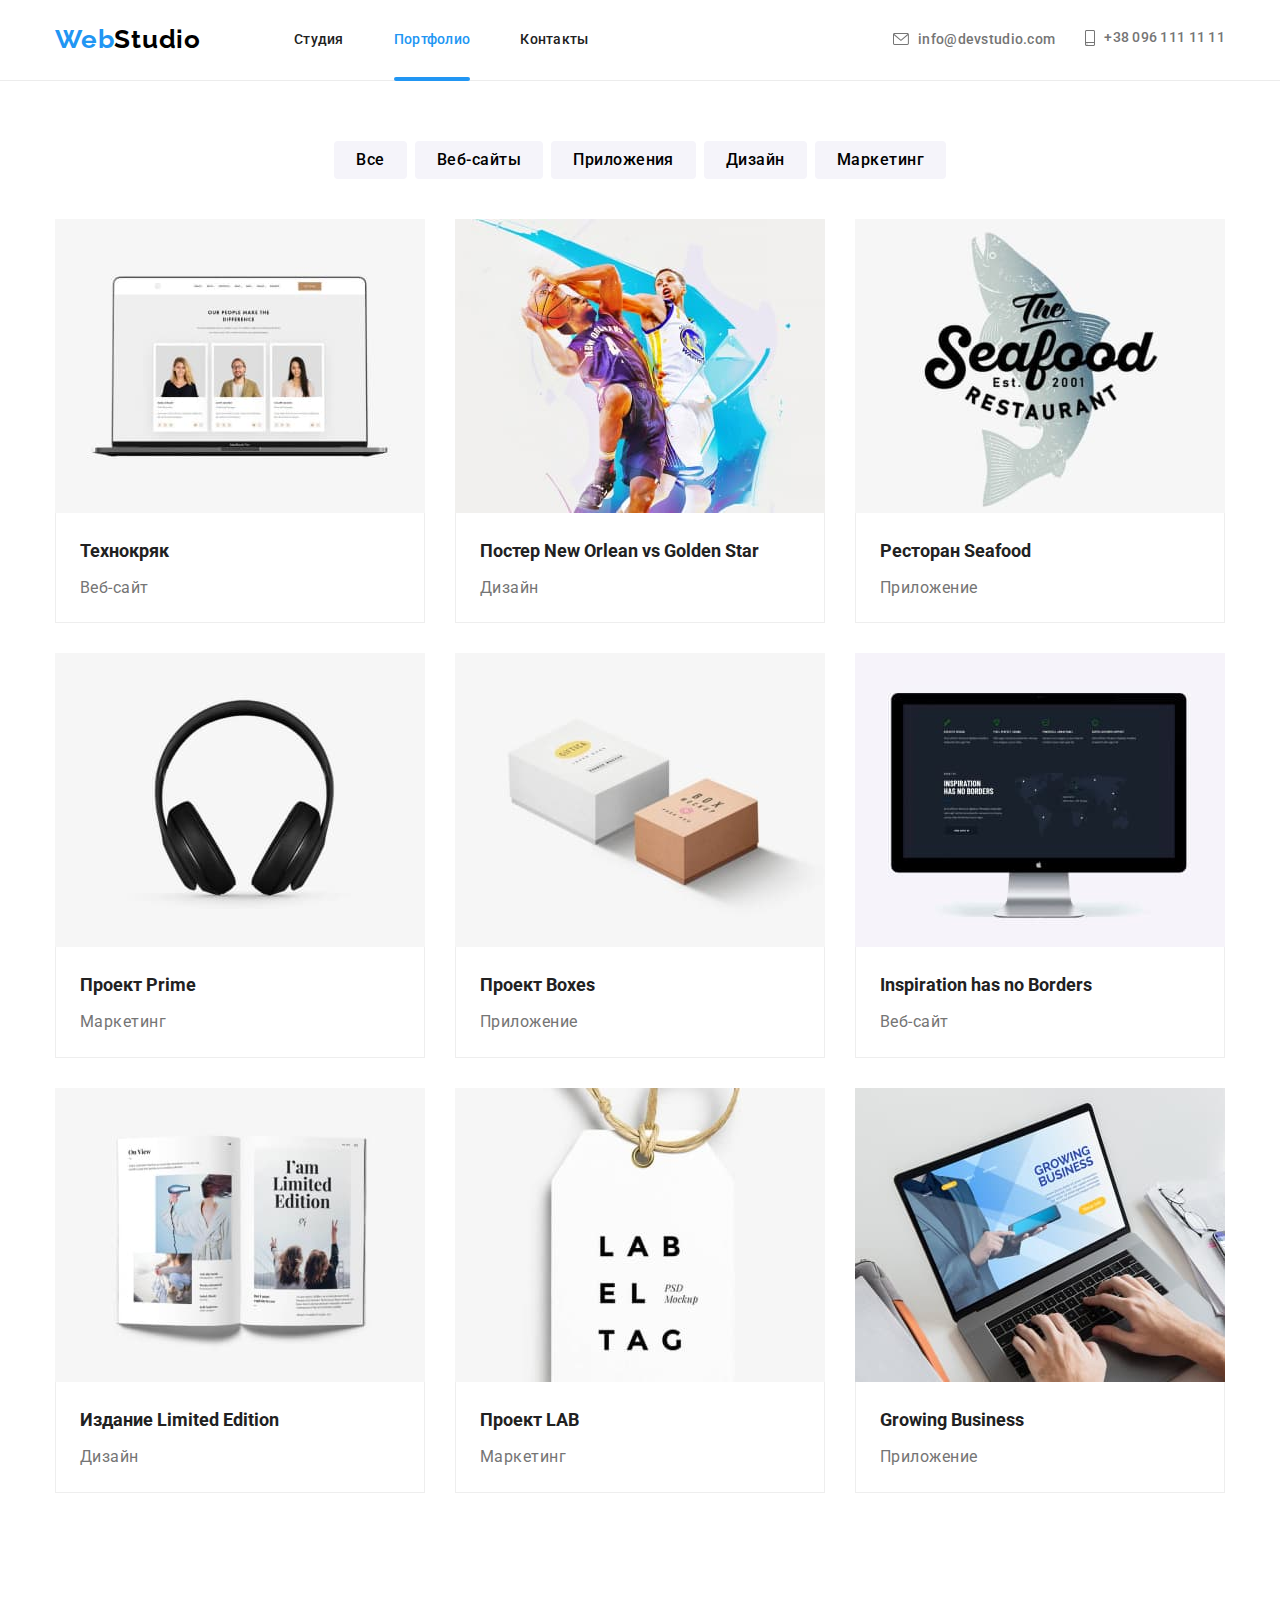
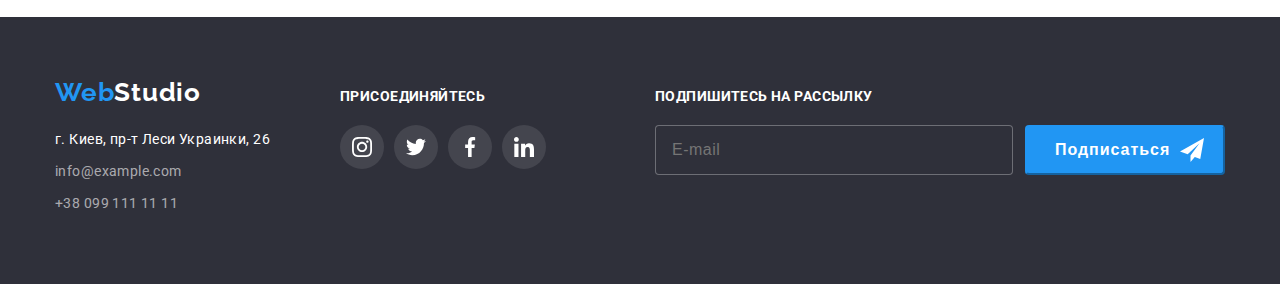
==== commit 85b8bbab: "title" ====
--- a/portfolio.html
+++ b/portfolio.html
@@ -4,7 +4,7 @@
     <meta charset="UTF-8">
     <meta http-equiv="X-UA-Compatible" content="IE=edge">
     <meta name="viewport" content="width=device-width, initial-scale=1.0">
-    <title>goit-markup-hw-07</title>
+    <title>goit-markup-hw-08</title>
     <link rel="stylesheet" href="https://cdnjs.cloudflare.com/ajax/libs/modern-normalize/1.1.0/modern-normalize.min.css"
         integrity="sha512-wpPYUAdjBVSE4KJnH1VR1HeZfpl1ub8YT/NKx4PuQ5NmX2tKuGu6U/JRp5y+Y8XG2tV+wKQpNHVUX03MfMFn9Q=="
         crossorigin="anonymous" referrerpolicy="no-referrer" />
--- a/css/main.min.css
+++ b/css/main.min.css
@@ -1,2 +1,2 @@
-:root{--main-font: 'Roboto';--secondary-font: 'Raleway';--main-text-color: #212121;--primyry-text-color: #757575;--secondary-color: #2196f3;--bacnd-color: #ffffff;--logo-color: #000000;--hero-foot-color: #2f303a;--dysine-color: #f5f4fa;--adress-color: rgba(255, 255, 255, 0.6);--categorie-color: #eeeeee;--button-color: #188ce8;--icon-color: #afb1b8}*,*::before,*::after{-webkit-box-sizing:border-box;box-sizing:border-box}.container{width:100%;padding-left:15px;padding-right:15px}@media screen and (min-width: 480px){.container{width:480px;margin:0 auto}}@media screen and (min-width: 768px){.container{width:768px}}@media screen and (min-width: 1200px){.container{width:1200px}}h1,h2,h3,h4,h5,h6,p{margin:0}ul{padding:0;margin:0}img{display:block}body{color:var(--main-text-color);font-family:var(--main-font),sans-serif;font-weight:400;margin:0px;position:relative}.list{list-style-type:none}.link{text-decoration:none;display:block}@media screen and (min-width: 480px){.section{width:100%}}@media screen and (min-width: 768px){.section{width:100%}}@media screen and (min-width: 1200px){.section{width:100%}}.logo{font-family:var(--secondary-font);font-weight:700;font-size:26px;line-height:1.2;letter-spacing:0.03em}.logo--top{display:inline-block;color:var(--logo-color)}@media screen and (min-width: 768px){.logo--top{display:none}}.logo--bottom{text-align:center;display:block;color:var(--bacnd-color);margin-bottom:20px}@media screen and (min-width: 1200px){.logo--bottom{text-align:start}}.logo__web{color:var(--secondary-color)}.navigation .logo{color:var(--logo-color)}.adress{margin-bottom:60px;font-style:normal}@media screen and (min-width: 1200px){.adress{margin-bottom:0px}}.adress__fact{font-size:14px;letter-spacing:0.03em;line-height:1.7;color:var(--bacnd-color);-webkit-transition:color 250ms cubic-bezier(0.4, 0, 0.2, 1);transition:color 250ms cubic-bezier(0.4, 0, 0.2, 1)}.adress__fact:hover{color:var(--secondary-color)}.adress__fact:focus{color:var(--secondary-color)}.adress__secondary{font-size:14px;line-height:1.7;letter-spacing:0.03em;color:var(--adress-color);-webkit-transition:color 250ms cubic-bezier(0.4, 0, 0.2, 1);transition:color 250ms cubic-bezier(0.4, 0, 0.2, 1)}.adress__secondary:focus{color:var(--secondary-color)}.adress__secondary:hover{color:var(--secondary-color)}.adress__content{margin-bottom:8px;text-align:center}@media screen and (min-width: 1200px){.adress__content{text-align:start}}.backdrop{position:fixed;top:0;left:0;width:100%;height:100%;background-color:rgba(0,0,0,0.2);-webkit-transition-property:opacity, visibility, -webkit-transform;transition-property:opacity, visibility, -webkit-transform;transition-property:transform, opacity, visibility;transition-property:transform, opacity, visibility, -webkit-transform;-webkit-transition-duration:250ms;transition-duration:250ms;-webkit-transition-timing-function:cubic-bezier(0.4, 0, 0.2, 1);transition-timing-function:cubic-bezier(0.4, 0, 0.2, 1);z-index:10}.backdrop.is-hidden{-webkit-transform:scale(0.7);transform:scale(0.7);opacity:0;pointer-events:none;visibility:hidden}.card__box{position:relative;overflow:hidden}.card__overlay{position:absolute;padding:63px 24px;width:100%;height:100%;background-color:rgba(33,150,243,0.9);top:0;-webkit-transform:translateY(101%);transform:translateY(101%);-webkit-transition:-webkit-transform 250ms cubic-bezier(0.4, 0, 0.2, 1);transition:-webkit-transform 250ms cubic-bezier(0.4, 0, 0.2, 1);transition:transform 250ms cubic-bezier(0.4, 0, 0.2, 1);transition:transform 250ms cubic-bezier(0.4, 0, 0.2, 1), -webkit-transform 250ms cubic-bezier(0.4, 0, 0.2, 1)}@media screen and (min-width: 768px){.card__overlay{padding:49px 24px}}.card__text{font-size:18px;line-height:1.55;letter-spacing:0.03em;color:var(--bacnd-color)}.card{width:100%}@media screen and (max-width: 767px){.card{margin-bottom:30px}}@media screen and (min-width: 768px){.card{width:354px}}@media screen and (min-width: 1200px){.card{width:370px;margin-right:30px;margin-bottom:30px}}@media screen and (min-width: 768px){.card:nth-child(2n){margin-left:30px}}@media screen and (min-width: 1200px){.card:nth-child(2n){margin-left:0px}}@media screen and (max-width: 1199px){.card:not(:last-child){margin-bottom:30px}}@media screen and (min-width: 1200px){.card:nth-child(3n){margin-right:0px}}.card:nth-child(n+7){margin-bottom:0px}.card__description{border:1px solid var(--categorie-color);border-top:none;padding:20px 24px}.card__titles{font-weight:700;font-size:18px;line-height:2;color:var(--main-text-color);margin-bottom:4px}.card__specification{font-size:16px;line-height:1.87;letter-spacing:0.03em;color:var(--primyry-text-color)}.card__link{-webkit-transition:-webkit-box-shadow 250ms cubic-bezier(0.4, 0, 0.2, 1);transition:-webkit-box-shadow 250ms cubic-bezier(0.4, 0, 0.2, 1);transition:box-shadow 250ms cubic-bezier(0.4, 0, 0.2, 1);transition:box-shadow 250ms cubic-bezier(0.4, 0, 0.2, 1), -webkit-box-shadow 250ms cubic-bezier(0.4, 0, 0.2, 1)}.card__link:hover,.card__link:focus{-webkit-box-shadow:0px 1px 1px rgba(0,0,0,0.12),0px 4px 4px rgba(0,0,0,0.06),1px 4px 6px rgba(0,0,0,0.16);box-shadow:0px 1px 1px rgba(0,0,0,0.12),0px 4px 4px rgba(0,0,0,0.06),1px 4px 6px rgba(0,0,0,0.16)}.card__link:hover .card__box .card__overlay,.card__link:focus .card__box .card__overlay{-webkit-transform:translateY(0%);transform:translateY(0%)}.card__link:hover .card__box .card__overlay,.card__link:focus .card__box .card__overlay{-webkit-transform:translateY(0%);transform:translateY(0%)}.categories__butns{cursor:pointer;background-color:var(--dysine-color);border:none;border-radius:4px;font-family:var(--main-font);font-weight:500;font-size:16px;line-height:1.6;text-align:center;letter-spacing:0.03em;padding:6px 22px;min-width:73px;margin-bottom:15px;-webkit-transition:background-color 250ms cubic-bezier(0.4, 0, 0.2, 1),color 2500ms cubic-bezier(0.4, 0, 0.2, 1),-webkit-box-shadow 250ms cubic-bezier(0.4, 0, 0.2, 1);transition:background-color 250ms cubic-bezier(0.4, 0, 0.2, 1),color 2500ms cubic-bezier(0.4, 0, 0.2, 1),-webkit-box-shadow 250ms cubic-bezier(0.4, 0, 0.2, 1);transition:box-shadow 250ms cubic-bezier(0.4, 0, 0.2, 1),background-color 250ms cubic-bezier(0.4, 0, 0.2, 1),color 2500ms cubic-bezier(0.4, 0, 0.2, 1);transition:box-shadow 250ms cubic-bezier(0.4, 0, 0.2, 1),background-color 250ms cubic-bezier(0.4, 0, 0.2, 1),color 2500ms cubic-bezier(0.4, 0, 0.2, 1),-webkit-box-shadow 250ms cubic-bezier(0.4, 0, 0.2, 1)}.categories__butns:hover{background-color:var(--secondary-color);color:var(--bacnd-color);-webkit-box-shadow:0px 3px 1px rgba(0,0,0,0.1),0px 1px 2px rgba(0,0,0,0.08),0px 2px 2px rgba(0,0,0,0.12);box-shadow:0px 3px 1px rgba(0,0,0,0.1),0px 1px 2px rgba(0,0,0,0.08),0px 2px 2px rgba(0,0,0,0.12)}.categories__butns:focus{background-color:var(--secondary-color);color:var(--bacnd-color);-webkit-box-shadow:0px 3px 1px rgba(0,0,0,0.1),0px 1px 2px rgba(0,0,0,0.08),0px 2px 2px rgba(0,0,0,0.12);box-shadow:0px 3px 1px rgba(0,0,0,0.1),0px 1px 2px rgba(0,0,0,0.08),0px 2px 2px rgba(0,0,0,0.12)}.categories__list{margin-top:60px;margin-bottom:25px;display:-webkit-box;display:-ms-flexbox;display:flex;-ms-flex-wrap:wrap;flex-wrap:wrap;-webkit-box-pack:first baseline;-ms-flex-pack:first baseline;justify-content:first baseline}@media screen and (min-width: 768px){.categories__list{-webkit-box-pack:center;-ms-flex-pack:center;justify-content:center}}.categories__content:not(:last-child){margin-right:8px}.categories__cards{padding-bottom:60px;display:block}@media screen and (min-width: 768px){.categories__cards{display:-webkit-box;display:-ms-flexbox;display:flex;-ms-flex-wrap:wrap;flex-wrap:wrap}}@media screen and (min-width: 768px){.categories__cards{padding-bottom:94px}}.close-button{cursor:pointer;position:absolute;top:8px;right:8px;width:30px;height:30px;background-color:var(--bacnd-color);border:1px solid rgba(0,0,0,0.1);border-radius:50%}.close-button:focus .close-button__icon,.close-button:hover .close-button__icon{fill:var(--button-color)}.close-button__icon{position:absolute;top:50%;left:50%;-webkit-transform:translate(-50%, -50%);transform:translate(-50%, -50%);fill:var(--logo-color)}.contacts__link{display:-webkit-inline-box;display:-ms-inline-flexbox;display:inline-flex;-webkit-box-align:center;-ms-flex-align:center;align-items:center;font-weight:500;line-height:1.1666;letter-spacing:0.02em;font-size:12px;color:var(--primyry-text-color);text-decoration:none;-webkit-transition:color 250ms cubic-bezier(0.4, 0, 0.2, 1);transition:color 250ms cubic-bezier(0.4, 0, 0.2, 1)}@media screen and (min-width: 1200px){.contacts__link{font-size:14px;line-height:1.14}}.contacts__link:hover .contacts__icon,.contacts__link:focus .contacts__icon{fill:var(--secondary-color)}.contacts__link:hover,.contacts__link:focus{color:var(--secondary-color)}.contacts__link:hover .contacts__icon--tel,.contacts__link:focus .contacts__icon--tel{fill:var(--secondary-color)}.contacts__icon{fill:var(--primyry-text-color);display:inline-block;margin-right:9px;-webkit-transition:fill 250ms cubic-bezier(0.4, 0, 0.2, 1);transition:fill 250ms cubic-bezier(0.4, 0, 0.2, 1)}.contacts__icon--mail{width:16px;height:12px}.contacts__icon--tel{width:10px;height:16px}.contacts{display:block;margin-left:auto}@media screen and (min-width: 1200px){.contacts{display:-webkit-box;display:-ms-flexbox;display:flex;-webkit-box-align:center;-ms-flex-align:center;align-items:center}}@media screen and (min-width: 1200px){.contacts__content:last-child{margin-left:30px}}@media screen and (max-width: 1199px){.contacts__content:last-child{margin-top:10px}}.employee__networks{max-width:206px;display:-webkit-box;display:-ms-flexbox;display:flex;-webkit-box-align:center;-ms-flex-align:center;align-items:center;-webkit-box-pack:justify;-ms-flex-pack:justify;justify-content:space-between;margin-left:auto;margin-right:auto}.employee__icon{width:20px;height:20px;fill:var(--icon-color);-webkit-transition:fill 250ms cubic-bezier(0.4, 0, 0.2, 1);transition:fill 250ms cubic-bezier(0.4, 0, 0.2, 1)}.employee__link{display:-webkit-box;display:-ms-flexbox;display:flex;-webkit-box-pack:center;-ms-flex-pack:center;justify-content:center;-webkit-box-align:center;-ms-flex-align:center;align-items:center;width:44px;height:44px;background-color:var(--bacnd-color);border-radius:50%;-webkit-transition:background-color 250ms cubic-bezier(0.4, 0, 0.2, 1);transition:background-color 250ms cubic-bezier(0.4, 0, 0.2, 1)}.employee__link:hover,.employee__link:focus{background-color:var(--secondary-color)}.employee__link:hover .employee__icon,.employee__link:focus .employee__icon{fill:var(--bacnd-color)}.employee{background-color:var(--bacnd-color);border-radius:0px 0px 4px 4px;-webkit-box-shadow:0px 1px 3px rgba(0,0,0,0.12),0px 1px 1px rgba(0,0,0,0.14),0px 2px 1px rgba(0,0,0,0.2);box-shadow:0px 1px 3px rgba(0,0,0,0.12),0px 1px 1px rgba(0,0,0,0.14),0px 2px 1px rgba(0,0,0,0.2);width:100%}@media screen and (min-width: 768px){.employee{width:354px}}@media screen and (min-width: 1200px){.employee{width:270px}}@media screen and (max-width: 767px){.employee:not(:last-child){margin-bottom:30px}}@media screen and (min-width: 768px){.employee:nth-last-child(2n){margin-right:25px}}@media screen and (min-width: 768px){.employee:nth-last-child(-n+2){margin-top:30px}}@media screen and (min-width: 1200px){.employee:nth-last-child(-n+2){margin-top:0px}}@media screen and (min-width: 1200px){.employee:not(:last-child){margin-right:30px}}.employee__box{padding:30px 32px}.employee__title{font-weight:500;line-height:1.18;text-align:center;letter-spacing:0.03em;font-size:16px;margin-bottom:10px}.employee__position{font-size:16px;line-height:1.18;text-align:center;letter-spacing:0.03em;color:var(--primyry-text-color);margin-bottom:16px}.hero{display:block;background-color:var(--hero-foot-color);background-image:-webkit-gradient(linear, left top, left bottom, from(rgba(47,48,58,0.4)), to(rgba(47,48,58,0.4))),url("../images/hero/HeroMobile1x.jpg");background-image:linear-gradient(to bottom, rgba(47,48,58,0.4), rgba(47,48,58,0.4)),url("../images/hero/HeroMobile1x.jpg");background-repeat:no-repeat;background-position:center;padding-top:118px;padding-bottom:118px;background-size:cover}@media (min-device-pixel-ratio: 2), (-webkit-min-device-pixel-ratio: 2), (min-resolution: 192dpi), (min-resolution: 2dppx){.hero{background-image:-webkit-gradient(linear, left top, left bottom, from(rgba(47,48,58,0.4)), to(rgba(47,48,58,0.4))),url("../images/hero/HeroMobile2x.jpg");background-image:linear-gradient(to bottom, rgba(47,48,58,0.4), rgba(47,48,58,0.4)),url("../images/hero/HeroMobile2x.jpg")}}@media screen and (min-width: 768px){.hero{background-image:-webkit-gradient(linear, left top, left bottom, from(rgba(47,48,58,0.4)), to(rgba(47,48,58,0.4))),url("../images/hero/HeroTablet1x.jpg");background-image:linear-gradient(to bottom, rgba(47,48,58,0.4), rgba(47,48,58,0.4)),url("../images/hero/HeroTablet1x.jpg")}}@media screen and (min-width: 768px) and (min-device-pixel-ratio: 2), screen and (min-width: 768px) and (-webkit-min-device-pixel-ratio: 2), screen and (min-width: 768px) and (min-resolution: 192dpi), screen and (min-width: 768px) and (min-resolution: 2dppx){.hero{background-image:-webkit-gradient(linear, left top, left bottom, from(rgba(47,48,58,0.4)), to(rgba(47,48,58,0.4))),url("../images/hero/HeroTablet2x.jpg");background-image:linear-gradient(to bottom, rgba(47,48,58,0.4), rgba(47,48,58,0.4)),url("../images/hero/HeroTablet2x.jpg")}}@media screen and (min-width: 1200px){.hero{padding-bottom:200px;padding-top:200px;background-image:-webkit-gradient(linear, left top, left bottom, from(rgba(47,48,58,0.4)), to(rgba(47,48,58,0.4))),url("../images/hero/HeroDesk1x.jpg");background-image:linear-gradient(to bottom, rgba(47,48,58,0.4), rgba(47,48,58,0.4)),url("../images/hero/HeroDesk1x.jpg")}}@media screen and (min-width: 1200px) and (min-device-pixel-ratio: 2), screen and (min-width: 1200px) and (-webkit-min-device-pixel-ratio: 2), screen and (min-width: 1200px) and (min-resolution: 192dpi), screen and (min-width: 1200px) and (min-resolution: 2dppx){.hero{background-image:-webkit-gradient(linear, left top, left bottom, from(rgba(47,48,58,0.4)), to(rgba(47,48,58,0.4))),url("../images/hero/HeroDesk2x.jpg");background-image:linear-gradient(to bottom, rgba(47,48,58,0.4), rgba(47,48,58,0.4)),url("../images/hero/HeroDesk2x.jpg")}}.hero__title{font-weight:900;font-size:26px;line-height:1.61;max-width:360px;letter-spacing:0.06em;text-transform:uppercase;color:var(--bacnd-color);text-align:center;margin:0 auto 30px auto}@media screen and (min-width: 1200px){.hero__title{line-height:1.36;font-size:44px;max-width:696px}}.hero__button{display:block;font-family:var(--main-font);cursor:pointer;background:var(--secondary-color);-webkit-box-shadow:0px 4px 4px rgba(0,0,0,0.15);box-shadow:0px 4px 4px rgba(0,0,0,0.15);border-radius:4px;border:none;min-width:200px;padding:10px 32px;font-weight:700;font-size:16px;line-height:1.87;-webkit-box-align:center;-ms-flex-align:center;align-items:center;letter-spacing:0.06em;margin-left:auto;margin-right:auto;color:var(--bacnd-color);-webkit-transition:background-color 250ms cubic-bezier(0.4, 0, 0.2, 1);transition:background-color 250ms cubic-bezier(0.4, 0, 0.2, 1)}.hero__button:hover{background-color:var(--button-color)}.hero__button:focus{background-color:var(--button-color)}@media screen and (min-width: 1200px){.mailing{margin-left:auto;margin-top:12px}}.mailing__title{text-align:center;font-weight:700;margin-bottom:20px;font-size:14px;line-height:1.14;letter-spacing:0.03em;text-transform:uppercase;color:var(--bacnd-color)}@media screen and (min-width: 1200px){.mailing__title{text-align:start}}@media screen and (min-width: 1200px){.mailing__form{display:-webkit-box;display:-ms-flexbox;display:flex}}.mailing__input{font-size:16px;line-height:1.25;letter-spacing:0.03em;padding-left:16px;color:var(--bacnd-color);display:-webkit-box;display:-ms-flexbox;display:flex;-webkit-box-align:center;-ms-flex-align:center;align-items:center;height:50px;width:100%;background-color:var(--hero-foot-color);border:1px solid rgba(255,255,255,0.3);border-radius:4px;-webkit-transition:border-color 250ms cubic-bezier(0.4, 0, 0.2, 1);transition:border-color 250ms cubic-bezier(0.4, 0, 0.2, 1);outline:none}.mailing__input:focus,.mailing__input:hover{border-color:var(--secondary-color)}@media screen and (min-width: 768px){.mailing__input{width:450px;margin-left:auto;margin-right:auto}}@media screen and (min-width: 1200px){.mailing__input{width:358px}}.mailing__button{margin-top:20px;margin-left:auto;margin-right:auto;display:-webkit-box;display:-ms-flexbox;display:flex;-webkit-box-align:center;-ms-flex-align:center;align-items:center;font-weight:700;font-size:16px;line-height:1.87;letter-spacing:0.06em;color:var(--bacnd-color);cursor:pointer;width:200px;height:50px;padding-left:28px;background-color:var(--secondary-color);border-radius:4px;border-color:var(--secondary-color);-webkit-transition:background-color 250ms cubic-bezier(0.4, 0, 0.2, 1);transition:background-color 250ms cubic-bezier(0.4, 0, 0.2, 1)}.mailing__button:focus,.mailing__button:hover{background-color:var(--button-color)}@media screen and (min-width: 1200px){.mailing__button{margin-top:0px;margin-left:12px}}.mailing_icon{margin-left:10px}.modal{padding:40px;position:absolute;width:450px;height:609px;background-color:var(--bacnd-color);top:50%;left:50%;-webkit-transform:translate(-50%, -50%);transform:translate(-50%, -50%);-webkit-box-shadow:0px 1px 3px rgba(0,0,0,0.12),0px 1px 1px rgba(0,0,0,0.14),0px 2px 1px rgba(0,0,0,0.2);box-shadow:0px 1px 3px rgba(0,0,0,0.12),0px 1px 1px rgba(0,0,0,0.14),0px 2px 1px rgba(0,0,0,0.2);border-radius:4px}@media screen and (max-width: 434px){.modal{width:340px}}@media screen and (min-width: 1200px){.modal{width:528px;height:auto}}.modal__recomend{display:block;margin-bottom:12px;font-weight:700;font-size:20px;line-height:1.15;text-align:center;letter-spacing:0.03em;color:var(--main-text-color)}.modal__label{position:relative;display:-webkit-box;display:-ms-flexbox;display:flex;-webkit-box-orient:vertical;-webkit-box-direction:normal;-ms-flex-direction:column;flex-direction:column;margin-bottom:10px;text-align:left;font-size:12px;line-height:1.16;letter-spacing:0.01em;color:var(--primyry-text-color)}.modal__input{padding-left:38px;z-index:1;width:100%;height:40px;border:1px solid rgba(33,33,33,0.2);-webkit-box-sizing:border-box;box-sizing:border-box;border-radius:4px;background-color:var(--bacnd-color);outline:none;margin-top:4px;-webkit-transition:border-color 250ms cubic-bezier(0.4, 0, 0.2, 1);transition:border-color 250ms cubic-bezier(0.4, 0, 0.2, 1)}.modal__textarea{width:100%;height:138px;outline:none;border:1px solid rgba(33,33,33,0.2);-webkit-box-sizing:border-box;box-sizing:border-box;border-radius:4px;resize:none;padding:12px 16px;margin-top:4px;-webkit-transition:border-color 250ms cubic-bezier(0.4, 0, 0.2, 1);transition:border-color 250ms cubic-bezier(0.4, 0, 0.2, 1)}.modal__textarea:focus{outline:none;border-color:var(--secondary-color)}.modal__agree{position:relative;padding-left:20px;display:block;font-size:12px;line-height:1.1666;letter-spacing:0.03em;color:#757575}@media screen and (min-width: 1200px){.modal__agree{font-size:14px;line-height:1.7;padding-left:35px}}.modal__check-area{display:block;position:absolute;width:16px;height:15px;background-color:var(--bacnd-color);border:2px solid var(--main-text-color);border-radius:2px;top:50%;left:10px;-webkit-transform:translate(-50%, -50%);transform:translate(-50%, -50%);cursor:pointer;-webkit-transition:border-color 250ms cubic-bezier(0.4, 0, 0.2, 1),background-image 250ms cubic-bezier(0.4, 0, 0.2, 1);transition:border-color 250ms cubic-bezier(0.4, 0, 0.2, 1),background-image 250ms cubic-bezier(0.4, 0, 0.2, 1)}@media screen and (min-width: 1200px){.modal__check-area{left:20px}}.modal__checkbox:checked+.modal__check-area{background-image:url(../images/check.svg);background-color:var(--secondary-color);border-color:var(--secondary-color);background-repeat:no-repeat;background-size:contain;border:none}.modal__checkbox:focus+.modal__check-area{border-color:var(--secondary-color);outline:none}.modal__link{color:#2196f3}.modal__textarea::-webkit-input-placeholder{font-size:12px;line-height:14px;letter-spacing:0.01em;color:rgba(117,117,117,0.5)}.modal__textarea:-ms-input-placeholder{font-size:12px;line-height:14px;letter-spacing:0.01em;color:rgba(117,117,117,0.5)}.modal__textarea::-ms-input-placeholder{font-size:12px;line-height:14px;letter-spacing:0.01em;color:rgba(117,117,117,0.5)}.modal__textarea::placeholder{font-size:12px;line-height:14px;letter-spacing:0.01em;color:rgba(117,117,117,0.5)}.modal__button{display:block;margin-top:30px;margin-left:auto;margin-right:auto;font-weight:700;font-size:16px;line-height:1.88;letter-spacing:0.06em;color:var(--bacnd-color);cursor:pointer;width:200px;height:50px;background-color:#2196f3;border-radius:4px;border-color:var(--secondary-color);-webkit-transition:background-color 250ms cubic-bezier(0.4, 0, 0.2, 1),-webkit-box-shadow 250ms cubic-bezier(0.4, 0, 0.2, 1);transition:background-color 250ms cubic-bezier(0.4, 0, 0.2, 1),-webkit-box-shadow 250ms cubic-bezier(0.4, 0, 0.2, 1);transition:background-color 250ms cubic-bezier(0.4, 0, 0.2, 1),box-shadow 250ms cubic-bezier(0.4, 0, 0.2, 1);transition:background-color 250ms cubic-bezier(0.4, 0, 0.2, 1),box-shadow 250ms cubic-bezier(0.4, 0, 0.2, 1),-webkit-box-shadow 250ms cubic-bezier(0.4, 0, 0.2, 1)}.modal__button:focus,.modal__button:hover{-webkit-box-shadow:0px 4px 4px rgba(0,0,0,0.15);box-shadow:0px 4px 4px rgba(0,0,0,0.15);background-color:var(--button-color)}.modal__icon{position:absolute;z-index:2;bottom:14px;left:15px;fill:var(--main-text-color);-webkit-transition:fill 250ms cubic-bezier(0.4, 0, 0.2, 1);transition:fill 250ms cubic-bezier(0.4, 0, 0.2, 1)}.modal__input:focus{border-color:var(--secondary-color);outline:none}.modal__input:focus+.modal__icon{fill:var(--secondary-color)}.navigation{display:none}@media screen and (min-width: 768px){.navigation{display:-webkit-box;display:-ms-flexbox;display:flex;-webkit-box-align:center;-ms-flex-align:center;align-items:center}}.navigation__list{-webkit-box-align:center;-ms-flex-align:center;align-items:center;display:-webkit-box;display:-ms-flexbox;display:flex;margin-left:88px}@media screen and (min-width: 1200px){.navigation__list{margin-left:93px}}.navigation__content{position:relative;padding-top:32px;padding-bottom:32px}.navigation__content:not(:last-child){margin-right:50px}.navigation__link.navigation__link--studio{color:var(--secondary-color)}.navigation__link.navigation__link--portfolio{color:var(--secondary-color)}.navigation__link{font-weight:500;font-size:14px;line-height:1.14;letter-spacing:0.02em;color:var(--main-text-color);text-decoration:none;-webkit-transition:color 250ms cubic-bezier(0.4, 0, 0.2, 1);transition:color 250ms cubic-bezier(0.4, 0, 0.2, 1)}.navigation__link:hover{color:var(--secondary-color)}.navigation__link:focus{color:var(--secondary-color)}.navigation__link .navigation__link{padding-top:20px;padding-bottom:20px}.navigation__link.navigation__link--studio::after{position:absolute;bottom:-1px;content:'';display:block;width:100%;height:4px;border-radius:2px;background-color:var(--secondary-color)}.navigation__link.navigation__link--portfolio::after{position:absolute;bottom:-1px;content:'';display:block;width:100%;height:4px;border-radius:2px;background-color:var(--secondary-color)}.networks__title{text-align:center;font-weight:700;margin-bottom:20px;font-size:14px;line-height:1.14;letter-spacing:0.03em;text-transform:uppercase;color:var(--bacnd-color)}@media screen and (min-width: 1200px){.networks__title{text-align:start}}.networks{margin-bottom:60px}@media screen and (min-width: 768px){.networks{margin-top:5px}}@media screen and (min-width: 1200px){.networks{margin-left:70px;margin-bottom:0px;margin-top:12px}}.networks__list{display:-webkit-box;display:-ms-flexbox;display:flex;-webkit-box-pack:center;-ms-flex-pack:center;justify-content:center;-webkit-box-align:center;-ms-flex-align:center;align-items:center}.networks__icon{width:20px;height:20px;fill:var(--bacnd-color)}.networks__content:not(:last-child){margin-right:10px}.networks__link{display:-webkit-box;display:-ms-flexbox;display:flex;-webkit-box-pack:center;-ms-flex-pack:center;justify-content:center;-webkit-box-align:center;-ms-flex-align:center;align-items:center;width:44px;height:44px;background-color:rgba(255,255,255,0.1);border-radius:50%;-webkit-transition:background-color 250ms cubic-bezier(0.4, 0, 0.2, 1);transition:background-color 250ms cubic-bezier(0.4, 0, 0.2, 1)}.networks__link:focus,.networks__link:hover{background-color:var(--secondary-color)}.our-clients{padding-top:60px;padding-bottom:60px}@media screen and (min-width: 1200px){.our-clients{padding-top:94px;padding-bottom:94px}}.our-clients__title{font-weight:700;font-size:28px;line-height:1.17;text-align:center;letter-spacing:0.03em;margin-bottom:30px}@media screen and (min-width: 1200px){.our-clients__title{font-size:36px;margin-bottom:50pxpx}}.clients{display:-webkit-box;display:-ms-flexbox;display:flex;-webkit-box-align:center;-ms-flex-align:center;align-items:center;-ms-flex-wrap:wrap;flex-wrap:wrap;margin-left:-30px}.clients__content{display:-webkit-box;display:-ms-flexbox;display:flex;-webkit-box-align:center;-ms-flex-align:center;align-items:center;-webkit-box-pack:center;-ms-flex-pack:center;justify-content:center;-ms-flex-preferred-size:calc(100% / 2 - 30px);flex-basis:calc(100% / 2 - 30px);margin-left:30px;margin-top:30px;height:92px}@media screen and (min-width: 768px){.clients__content{-ms-flex-preferred-size:calc(100% / 3 - 30px);flex-basis:calc(100% / 3 - 30px)}}@media screen and (min-width: 1200px){.clients__content{-ms-flex-preferred-size:calc(100% / 6 - 30px);flex-basis:calc(100% / 6 - 30px);margin-top:0px}}.clients__icon{fill:var(--icon-color);-webkit-transition:fill 250ms cubic-bezier(0.4, 0, 0.2, 1);transition:fill 250ms cubic-bezier(0.4, 0, 0.2, 1)}.clients__link{background-color:var(--bacnd-color);display:-webkit-inline-box;display:-ms-inline-flexbox;display:inline-flex;-webkit-box-pack:center;-ms-flex-pack:center;justify-content:center;-webkit-box-align:center;-ms-flex-align:center;align-items:center;width:100%;height:90px;border:1px solid var(--icon-color);border-radius:4px;-webkit-transition:border-color 250ms cubic-bezier(0.4, 0, 0.2, 1);transition:border-color 250ms cubic-bezier(0.4, 0, 0.2, 1)}.clients__link:hover .clients__icon,.clients__link:focus .clients__icon{fill:var(--secondary-color)}.clients__link:hover,.clients__link:focus{border-color:var(--secondary-color)}.our-job.section{display:none;padding-top:0px}@media screen and (min-width: 1200px){.our-job.section{display:block;padding-top:94px;padding-bottom:94px}}.our-job__title{font-weight:700;line-height:1.16;text-align:center;letter-spacing:0.03em;font-size:36px;margin-bottom:50px}.our-job__list{display:-webkit-box;display:-ms-flexbox;display:flex}.our-job__content{position:relative;width:370px}.our-job__content:not(:last-child){margin-right:30px}.our-job_lettering{position:absolute;bottom:0;padding-top:27px;padding-bottom:27px;width:100%;font-weight:700;font-size:14px;line-height:1.14;text-align:center;letter-spacing:0.03em;text-transform:uppercase;color:var(--bacnd-color);background-color:rgba(47,48,58,0.8)}.our-team{padding-bottom:60px;padding-top:60px;background-color:var(--dysine-color)}.our-team__title{font-weight:700;line-height:1.17;text-align:center;letter-spacing:0.03em;font-size:28px;margin-bottom:30px}@media screen and (min-width: 1200px){.our-team__title{margin-bottom:50px;font-size:36px;line-height:1.16}}@media screen and (min-width: 1200px){.our-team{padding-bottom:94px;padding-top:94px}}@media screen and (min-width: 768px){.our-team__list{display:-webkit-box;display:-ms-flexbox;display:flex;-ms-flex-wrap:wrap;flex-wrap:wrap;-webkit-box-pack:center;-ms-flex-pack:center;justify-content:center}}@media screen and (min-width: 1200px){.our-team__list{-ms-flex-wrap:nowrap;flex-wrap:nowrap}}.footer{background-color:var(--hero-foot-color);padding-top:60px;padding-bottom:60px}.footer__navigation{display:block}@media screen and (min-width: 768px){.footer__navigation{display:-webkit-box;display:-ms-flexbox;display:flex;-ms-flex-pack:distribute;justify-content:space-around}}@media screen and (min-width: 1200px){.footer__container{display:-webkit-box;display:-ms-flexbox;display:flex}}.header{border-bottom:1px solid #ececec}.header .container{-webkit-box-align:center;-ms-flex-align:center;align-items:center;padding-top:15px;padding-bottom:15px}@media screen and (min-width: 768px){.header .container{padding-bottom:0px;padding-top:0px}}.header__button{width:30px;height:30px;border:none;background-color:transparent;margin-left:auto;margin-top:4px}.header__button .header__close{display:none}@media screen and (min-width: 768px){.header__button{display:none}}.header__button.is-open .header__menu{display:none}.header__button.is-open .header__close{display:block}.header__nav{display:-webkit-box;display:-ms-flexbox;display:flex;-webkit-box-align:center;-ms-flex-align:center;align-items:center}@media screen and (min-width: 768px){.header__nav{display:none}}.services__picture{display:-webkit-box;display:-ms-flexbox;display:flex;-webkit-box-pack:center;-ms-flex-pack:center;justify-content:center;-webkit-box-align:center;-ms-flex-align:center;align-items:center;margin-bottom:30px;height:120px;background-color:var(--dysine-color);border-radius:4px}.services__icon{width:70px;height:70px}.services{-webkit-box-align:center;-ms-flex-align:center;align-items:center;padding-top:60px;padding-bottom:60px}@media screen and (min-width: 768px){.services{display:-webkit-box;display:-ms-flexbox;display:flex;-ms-flex-wrap:wrap;flex-wrap:wrap;-webkit-box-align:start;-ms-flex-align:start;align-items:flex-start}}@media screen and (min-width: 1200px){.services{-ms-flex-wrap:nowrap;flex-wrap:nowrap;-webkit-box-pack:center;-ms-flex-pack:center;justify-content:center;padding-top:94px;padding-bottom:0px}}.services__content{width:100%}@media screen and (max-width: 767px){.services__content:not(:first-child){margin-top:30px}}@media screen and (min-width: 768px){.services__content{width:354px}}@media screen and (min-width: 1200px){.services__content{width:270px}}@media screen and (min-width: 768px){.services__content:nth-last-child(2n){margin-right:30px}}@media screen and (min-width: 1200px){.services__content:nth-last-child(2n){margin-right:0px}}@media screen and (min-width: 768px){.services__content:nth-last-child(-n+2){margin-top:30px}}@media screen and (min-width: 1200px){.services__content:nth-last-child(-n+2){margin-top:0px}}@media screen and (min-width: 1200px){.services__content:not(:last-child){margin-right:30px}}.services__titles{font-weight:700;font-size:14px;line-height:1.14;letter-spacing:0.03em;text-align:center;text-transform:uppercase;margin-bottom:10px}.services__description{font-size:14px;line-height:1.7;letter-spacing:0.03em;color:var(--primyry-text-color)}.visually-hidden{position:absolute;width:1px;height:1px;margin:-1px;border:0;padding:0;white-space:nowrap;-webkit-clip-path:inset(100%);clip-path:inset(100%);clip:rect(0 0 0 0);overflow:hidden}.navigation-mob__button{width:20px;height:20px;background-color:transparent;border:none;position:absolute;top:25px;right:35px}.navigation-mob{width:100%;top:0;left:0;display:none;position:fixed;background-color:var(--bacnd-color);padding:48px 40px}.navigation-mob.is-open{display:block}.navigation-mob__list{-webkit-box-align:center;-ms-flex-align:center;align-items:center}.navigation-mob__content:not(:last-child){margin-bottom:32px}.navigation-mob__link.navigation-mob__link--studio{color:var(--secondary-color)}.navigation-mob__link.navigation-mob__link--portfolio{color:var(--secondary-color)}.navigation-mob__link{position:relative;font-weight:500;font-size:40px;line-height:1.17;letter-spacing:0.02em;color:var(--main-text-color);text-decoration:none;-webkit-transition:color 250ms cubic-bezier(0.4, 0, 0.2, 1);transition:color 250ms cubic-bezier(0.4, 0, 0.2, 1)}.contacts-mob__link--tel{font-weight:500;font-size:34px;line-height:1.176;letter-spacing:0.02em;color:var(--secondary-color)}@media screen and (max-width: 380px){.contacts-mob__link--tel{font-size:25px}}.contacts-mob__link--mail{font-weight:500;font-size:24px;line-height:1.166;letter-spacing:0.02em;color:#757575}.contacts-mob__content:not(:last-child){margin-top:302px;margin-bottom:32px}.networks-mob{margin-top:64px;display:-webkit-box;display:-ms-flexbox;display:flex;-ms-flex-wrap:wrap;flex-wrap:wrap;-webkit-box-align:center;-ms-flex-align:center;align-items:center}.networks-mob__link{font-weight:500;font-size:18px;line-height:1.2222;letter-spacing:0.02em;color:#2196f3}.networks-mob__content:not(:last-child){border-right:1px solid rgba(33,33,33,0.2);padding-right:10px}@media screen and (max-width: 440px){.networks-mob__content:not(:last-child){padding-right:0px}}.networks-mob__content:not(:first-child){padding-left:10px}@media screen and (max-width: 440px){.networks-mob__content:not(:first-child){padding-left:0px}}
+:root{--main-font: 'Roboto';--secondary-font: 'Raleway';--main-text-color: #212121;--primyry-text-color: #757575;--secondary-color: #2196f3;--bacnd-color: #ffffff;--logo-color: #000000;--hero-foot-color: #2f303a;--dysine-color: #f5f4fa;--adress-color: rgba(255, 255, 255, 0.6);--categorie-color: #eeeeee;--button-color: #188ce8;--icon-color: #afb1b8}*,*::before,*::after{-webkit-box-sizing:border-box;box-sizing:border-box}.container{width:100%;padding-left:15px;padding-right:15px}@media screen and (min-width: 480px){.container{width:480px;margin:0 auto}}@media screen and (min-width: 768px){.container{width:768px}}@media screen and (min-width: 1200px){.container{width:1200px}}h1,h2,h3,h4,h5,h6,p{margin:0}ul{padding:0;margin:0}img{display:block}body{color:var(--main-text-color);font-family:var(--main-font),sans-serif;font-weight:400;margin:0px;position:relative}.list{list-style-type:none}.link{text-decoration:none;display:block}@media screen and (min-width: 480px){.section{width:100%}}@media screen and (min-width: 768px){.section{width:100%}}@media screen and (min-width: 1200px){.section{width:100%}}.logo{font-family:var(--secondary-font);font-weight:700;font-size:26px;line-height:1.2;letter-spacing:0.03em}.logo--top{display:inline-block;color:var(--logo-color)}@media screen and (min-width: 768px){.logo--top{display:none}}.logo--bottom{text-align:center;display:block;color:var(--bacnd-color);margin-bottom:20px}@media screen and (min-width: 1200px){.logo--bottom{text-align:start}}.logo__web{color:var(--secondary-color)}.navigation .logo{color:var(--logo-color)}.adress{margin-bottom:60px;font-style:normal}@media screen and (min-width: 1200px){.adress{margin-bottom:0px}}.adress__fact{font-size:14px;letter-spacing:0.03em;line-height:1.7;color:var(--bacnd-color);-webkit-transition:color 250ms cubic-bezier(0.4, 0, 0.2, 1);transition:color 250ms cubic-bezier(0.4, 0, 0.2, 1)}.adress__fact:hover{color:var(--secondary-color)}.adress__fact:focus{color:var(--secondary-color)}.adress__secondary{font-size:14px;line-height:1.7;letter-spacing:0.03em;color:var(--adress-color);-webkit-transition:color 250ms cubic-bezier(0.4, 0, 0.2, 1);transition:color 250ms cubic-bezier(0.4, 0, 0.2, 1)}.adress__secondary:focus{color:var(--secondary-color)}.adress__secondary:hover{color:var(--secondary-color)}.adress__content{margin-bottom:8px;text-align:center}@media screen and (min-width: 1200px){.adress__content{text-align:start}}.backdrop{position:fixed;top:0;left:0;width:100%;height:100%;background-color:rgba(0,0,0,0.2);-webkit-transition-property:opacity, visibility, -webkit-transform;transition-property:opacity, visibility, -webkit-transform;transition-property:transform, opacity, visibility;transition-property:transform, opacity, visibility, -webkit-transform;-webkit-transition-duration:250ms;transition-duration:250ms;-webkit-transition-timing-function:cubic-bezier(0.4, 0, 0.2, 1);transition-timing-function:cubic-bezier(0.4, 0, 0.2, 1);z-index:10}.backdrop.is-hidden{-webkit-transform:scale(0.7);transform:scale(0.7);opacity:0;pointer-events:none;visibility:hidden}.card__box{position:relative;overflow:hidden}.card__overlay{position:absolute;padding:63px 24px;width:100%;height:100%;background-color:rgba(33,150,243,0.9);top:0;-webkit-transform:translateY(101%);transform:translateY(101%);-webkit-transition:-webkit-transform 250ms cubic-bezier(0.4, 0, 0.2, 1);transition:-webkit-transform 250ms cubic-bezier(0.4, 0, 0.2, 1);transition:transform 250ms cubic-bezier(0.4, 0, 0.2, 1);transition:transform 250ms cubic-bezier(0.4, 0, 0.2, 1), -webkit-transform 250ms cubic-bezier(0.4, 0, 0.2, 1)}@media screen and (min-width: 768px){.card__overlay{padding:49px 24px}}.card__text{font-size:18px;line-height:1.55;letter-spacing:0.03em;color:var(--bacnd-color)}.card{width:100%}@media screen and (max-width: 767px){.card{margin-bottom:30px}}@media screen and (min-width: 768px){.card{width:354px}}@media screen and (min-width: 1200px){.card{width:370px;margin-right:30px;margin-bottom:30px}}@media screen and (min-width: 768px){.card:nth-child(2n){margin-left:30px}}@media screen and (min-width: 1200px){.card:nth-child(2n){margin-left:0px}}@media screen and (max-width: 1199px){.card:not(:last-child){margin-bottom:30px}}@media screen and (min-width: 1200px){.card:nth-child(3n){margin-right:0px}}@media screen and (min-width: 1200px){.card:nth-child(3n):nth-child(n+7){margin-bottom:0px}}.card__description{border:1px solid var(--categorie-color);border-top:none;padding:20px 24px}.card__titles{font-weight:700;font-size:18px;line-height:2;color:var(--main-text-color);margin-bottom:4px}.card__specification{font-size:16px;line-height:1.87;letter-spacing:0.03em;color:var(--primyry-text-color)}.card__link{-webkit-transition:-webkit-box-shadow 250ms cubic-bezier(0.4, 0, 0.2, 1);transition:-webkit-box-shadow 250ms cubic-bezier(0.4, 0, 0.2, 1);transition:box-shadow 250ms cubic-bezier(0.4, 0, 0.2, 1);transition:box-shadow 250ms cubic-bezier(0.4, 0, 0.2, 1), -webkit-box-shadow 250ms cubic-bezier(0.4, 0, 0.2, 1)}.card__link:hover,.card__link:focus{-webkit-box-shadow:0px 1px 1px rgba(0,0,0,0.12),0px 4px 4px rgba(0,0,0,0.06),1px 4px 6px rgba(0,0,0,0.16);box-shadow:0px 1px 1px rgba(0,0,0,0.12),0px 4px 4px rgba(0,0,0,0.06),1px 4px 6px rgba(0,0,0,0.16)}.card__link:hover .card__box .card__overlay,.card__link:focus .card__box .card__overlay{-webkit-transform:translateY(0%);transform:translateY(0%)}.card__link:hover .card__box .card__overlay,.card__link:focus .card__box .card__overlay{-webkit-transform:translateY(0%);transform:translateY(0%)}.categories__butns{cursor:pointer;background-color:var(--dysine-color);border:none;border-radius:4px;font-family:var(--main-font);font-weight:500;font-size:16px;line-height:1.6;text-align:center;letter-spacing:0.03em;padding:6px 22px;min-width:73px;margin-bottom:15px;-webkit-transition:background-color 250ms cubic-bezier(0.4, 0, 0.2, 1),color 2500ms cubic-bezier(0.4, 0, 0.2, 1),-webkit-box-shadow 250ms cubic-bezier(0.4, 0, 0.2, 1);transition:background-color 250ms cubic-bezier(0.4, 0, 0.2, 1),color 2500ms cubic-bezier(0.4, 0, 0.2, 1),-webkit-box-shadow 250ms cubic-bezier(0.4, 0, 0.2, 1);transition:box-shadow 250ms cubic-bezier(0.4, 0, 0.2, 1),background-color 250ms cubic-bezier(0.4, 0, 0.2, 1),color 2500ms cubic-bezier(0.4, 0, 0.2, 1);transition:box-shadow 250ms cubic-bezier(0.4, 0, 0.2, 1),background-color 250ms cubic-bezier(0.4, 0, 0.2, 1),color 2500ms cubic-bezier(0.4, 0, 0.2, 1),-webkit-box-shadow 250ms cubic-bezier(0.4, 0, 0.2, 1)}.categories__butns:hover{background-color:var(--secondary-color);color:var(--bacnd-color);-webkit-box-shadow:0px 3px 1px rgba(0,0,0,0.1),0px 1px 2px rgba(0,0,0,0.08),0px 2px 2px rgba(0,0,0,0.12);box-shadow:0px 3px 1px rgba(0,0,0,0.1),0px 1px 2px rgba(0,0,0,0.08),0px 2px 2px rgba(0,0,0,0.12)}.categories__butns:focus{background-color:var(--secondary-color);color:var(--bacnd-color);-webkit-box-shadow:0px 3px 1px rgba(0,0,0,0.1),0px 1px 2px rgba(0,0,0,0.08),0px 2px 2px rgba(0,0,0,0.12);box-shadow:0px 3px 1px rgba(0,0,0,0.1),0px 1px 2px rgba(0,0,0,0.08),0px 2px 2px rgba(0,0,0,0.12)}.categories__list{margin-top:60px;margin-bottom:25px;display:-webkit-box;display:-ms-flexbox;display:flex;-ms-flex-wrap:wrap;flex-wrap:wrap;-webkit-box-pack:first baseline;-ms-flex-pack:first baseline;justify-content:first baseline}@media screen and (min-width: 768px){.categories__list{-webkit-box-pack:center;-ms-flex-pack:center;justify-content:center}}.categories__content:not(:last-child){margin-right:8px}.categories__cards{padding-bottom:60px;display:block}@media screen and (min-width: 768px){.categories__cards{display:-webkit-box;display:-ms-flexbox;display:flex;-ms-flex-wrap:wrap;flex-wrap:wrap}}@media screen and (min-width: 768px){.categories__cards{padding-bottom:94px}}.close-button{cursor:pointer;position:absolute;top:8px;right:8px;width:30px;height:30px;background-color:var(--bacnd-color);border:1px solid rgba(0,0,0,0.1);border-radius:50%}.close-button:focus .close-button__icon,.close-button:hover .close-button__icon{fill:var(--button-color)}.close-button__icon{position:absolute;top:50%;left:50%;-webkit-transform:translate(-50%, -50%);transform:translate(-50%, -50%);fill:var(--logo-color)}.contacts__link{display:-webkit-inline-box;display:-ms-inline-flexbox;display:inline-flex;-webkit-box-align:center;-ms-flex-align:center;align-items:center;font-weight:500;line-height:1.1666;letter-spacing:0.02em;font-size:12px;color:var(--primyry-text-color);text-decoration:none;-webkit-transition:color 250ms cubic-bezier(0.4, 0, 0.2, 1);transition:color 250ms cubic-bezier(0.4, 0, 0.2, 1)}@media screen and (min-width: 1200px){.contacts__link{font-size:14px;line-height:1.14}}.contacts__link:hover .contacts__icon,.contacts__link:focus .contacts__icon{fill:var(--secondary-color)}.contacts__link:hover,.contacts__link:focus{color:var(--secondary-color)}.contacts__link:hover .contacts__icon--tel,.contacts__link:focus .contacts__icon--tel{fill:var(--secondary-color)}.contacts__icon{fill:var(--primyry-text-color);display:inline-block;margin-right:9px;-webkit-transition:fill 250ms cubic-bezier(0.4, 0, 0.2, 1);transition:fill 250ms cubic-bezier(0.4, 0, 0.2, 1)}.contacts__icon--mail{width:16px;height:12px}.contacts__icon--tel{width:10px;height:16px}.contacts{display:block;margin-left:auto}@media screen and (min-width: 1200px){.contacts{display:-webkit-box;display:-ms-flexbox;display:flex;-webkit-box-align:center;-ms-flex-align:center;align-items:center}}@media screen and (min-width: 1200px){.contacts__content:last-child{margin-left:30px}}@media screen and (max-width: 1199px){.contacts__content:last-child{margin-top:10px}}.employee__networks{max-width:206px;display:-webkit-box;display:-ms-flexbox;display:flex;-webkit-box-align:center;-ms-flex-align:center;align-items:center;-webkit-box-pack:justify;-ms-flex-pack:justify;justify-content:space-between;margin-left:auto;margin-right:auto}.employee__icon{width:20px;height:20px;fill:var(--icon-color);-webkit-transition:fill 250ms cubic-bezier(0.4, 0, 0.2, 1);transition:fill 250ms cubic-bezier(0.4, 0, 0.2, 1)}.employee__link{display:-webkit-box;display:-ms-flexbox;display:flex;-webkit-box-pack:center;-ms-flex-pack:center;justify-content:center;-webkit-box-align:center;-ms-flex-align:center;align-items:center;width:44px;height:44px;background-color:var(--bacnd-color);border-radius:50%;-webkit-transition:background-color 250ms cubic-bezier(0.4, 0, 0.2, 1);transition:background-color 250ms cubic-bezier(0.4, 0, 0.2, 1)}.employee__link:hover,.employee__link:focus{background-color:var(--secondary-color)}.employee__link:hover .employee__icon,.employee__link:focus .employee__icon{fill:var(--bacnd-color)}.employee{background-color:var(--bacnd-color);border-radius:0px 0px 4px 4px;-webkit-box-shadow:0px 1px 3px rgba(0,0,0,0.12),0px 1px 1px rgba(0,0,0,0.14),0px 2px 1px rgba(0,0,0,0.2);box-shadow:0px 1px 3px rgba(0,0,0,0.12),0px 1px 1px rgba(0,0,0,0.14),0px 2px 1px rgba(0,0,0,0.2);width:100%}@media screen and (min-width: 768px){.employee{width:354px}}@media screen and (min-width: 1200px){.employee{width:270px}}@media screen and (max-width: 767px){.employee:not(:last-child){margin-bottom:30px}}@media screen and (min-width: 768px){.employee:nth-last-child(2n){margin-right:25px}}@media screen and (min-width: 768px){.employee:nth-last-child(-n+2){margin-top:30px}}@media screen and (min-width: 1200px){.employee:nth-last-child(-n+2){margin-top:0px}}@media screen and (min-width: 1200px){.employee:not(:last-child){margin-right:30px}}.employee__box{padding:30px 32px}.employee__title{font-weight:500;line-height:1.18;text-align:center;letter-spacing:0.03em;font-size:16px;margin-bottom:10px}.employee__position{font-size:16px;line-height:1.18;text-align:center;letter-spacing:0.03em;color:var(--primyry-text-color);margin-bottom:16px}.hero{display:block;background-color:var(--hero-foot-color);background-image:-webkit-gradient(linear, left top, left bottom, from(rgba(47,48,58,0.4)), to(rgba(47,48,58,0.4))),url("../images/hero/HeroMobile1x.jpg");background-image:linear-gradient(to bottom, rgba(47,48,58,0.4), rgba(47,48,58,0.4)),url("../images/hero/HeroMobile1x.jpg");background-repeat:no-repeat;background-position:center;padding-top:118px;padding-bottom:118px;background-size:cover}@media (min-device-pixel-ratio: 2), (-webkit-min-device-pixel-ratio: 2), (min-resolution: 192dpi), (min-resolution: 2dppx){.hero{background-image:-webkit-gradient(linear, left top, left bottom, from(rgba(47,48,58,0.4)), to(rgba(47,48,58,0.4))),url("../images/hero/HeroMobile2x.jpg");background-image:linear-gradient(to bottom, rgba(47,48,58,0.4), rgba(47,48,58,0.4)),url("../images/hero/HeroMobile2x.jpg")}}@media screen and (min-width: 768px){.hero{background-image:-webkit-gradient(linear, left top, left bottom, from(rgba(47,48,58,0.4)), to(rgba(47,48,58,0.4))),url("../images/hero/HeroTablet1x.jpg");background-image:linear-gradient(to bottom, rgba(47,48,58,0.4), rgba(47,48,58,0.4)),url("../images/hero/HeroTablet1x.jpg")}}@media screen and (min-width: 768px) and (min-device-pixel-ratio: 2), screen and (min-width: 768px) and (-webkit-min-device-pixel-ratio: 2), screen and (min-width: 768px) and (min-resolution: 192dpi), screen and (min-width: 768px) and (min-resolution: 2dppx){.hero{background-image:-webkit-gradient(linear, left top, left bottom, from(rgba(47,48,58,0.4)), to(rgba(47,48,58,0.4))),url("../images/hero/HeroTablet2x.jpg");background-image:linear-gradient(to bottom, rgba(47,48,58,0.4), rgba(47,48,58,0.4)),url("../images/hero/HeroTablet2x.jpg")}}@media screen and (min-width: 1200px){.hero{padding-bottom:200px;padding-top:200px;background-image:-webkit-gradient(linear, left top, left bottom, from(rgba(47,48,58,0.4)), to(rgba(47,48,58,0.4))),url("../images/hero/HeroDesk1x.jpg");background-image:linear-gradient(to bottom, rgba(47,48,58,0.4), rgba(47,48,58,0.4)),url("../images/hero/HeroDesk1x.jpg")}}@media screen and (min-width: 1200px) and (min-device-pixel-ratio: 2), screen and (min-width: 1200px) and (-webkit-min-device-pixel-ratio: 2), screen and (min-width: 1200px) and (min-resolution: 192dpi), screen and (min-width: 1200px) and (min-resolution: 2dppx){.hero{background-image:-webkit-gradient(linear, left top, left bottom, from(rgba(47,48,58,0.4)), to(rgba(47,48,58,0.4))),url("../images/hero/HeroDesk2x.jpg");background-image:linear-gradient(to bottom, rgba(47,48,58,0.4), rgba(47,48,58,0.4)),url("../images/hero/HeroDesk2x.jpg")}}.hero__title{font-weight:900;font-size:26px;line-height:1.61;max-width:360px;letter-spacing:0.06em;text-transform:uppercase;color:var(--bacnd-color);text-align:center;margin:0 auto 30px auto}@media screen and (min-width: 1200px){.hero__title{line-height:1.36;font-size:44px;max-width:696px}}.hero__button{display:block;font-family:var(--main-font);cursor:pointer;background:var(--secondary-color);-webkit-box-shadow:0px 4px 4px rgba(0,0,0,0.15);box-shadow:0px 4px 4px rgba(0,0,0,0.15);border-radius:4px;border:none;min-width:200px;padding:10px 32px;font-weight:700;font-size:16px;line-height:1.87;-webkit-box-align:center;-ms-flex-align:center;align-items:center;letter-spacing:0.06em;margin-left:auto;margin-right:auto;color:var(--bacnd-color);-webkit-transition:background-color 250ms cubic-bezier(0.4, 0, 0.2, 1);transition:background-color 250ms cubic-bezier(0.4, 0, 0.2, 1)}.hero__button:hover{background-color:var(--button-color)}.hero__button:focus{background-color:var(--button-color)}@media screen and (min-width: 1200px){.mailing{margin-left:auto;margin-top:12px}}.mailing__title{text-align:center;font-weight:700;margin-bottom:20px;font-size:14px;line-height:1.14;letter-spacing:0.03em;text-transform:uppercase;color:var(--bacnd-color)}@media screen and (min-width: 1200px){.mailing__title{text-align:start}}@media screen and (min-width: 1200px){.mailing__form{display:-webkit-box;display:-ms-flexbox;display:flex}}.mailing__input{font-size:16px;line-height:1.25;letter-spacing:0.03em;padding-left:16px;color:var(--bacnd-color);display:-webkit-box;display:-ms-flexbox;display:flex;-webkit-box-align:center;-ms-flex-align:center;align-items:center;height:50px;width:100%;background-color:var(--hero-foot-color);border:1px solid rgba(255,255,255,0.3);border-radius:4px;-webkit-transition:border-color 250ms cubic-bezier(0.4, 0, 0.2, 1);transition:border-color 250ms cubic-bezier(0.4, 0, 0.2, 1);outline:none}.mailing__input:focus,.mailing__input:hover{border-color:var(--secondary-color)}@media screen and (min-width: 768px){.mailing__input{width:450px;margin-left:auto;margin-right:auto}}@media screen and (min-width: 1200px){.mailing__input{width:358px}}.mailing__button{margin-top:20px;margin-left:auto;margin-right:auto;display:-webkit-box;display:-ms-flexbox;display:flex;-webkit-box-align:center;-ms-flex-align:center;align-items:center;font-weight:700;font-size:16px;line-height:1.87;letter-spacing:0.06em;color:var(--bacnd-color);cursor:pointer;width:200px;height:50px;padding-left:28px;background-color:var(--secondary-color);border-radius:4px;border-color:var(--secondary-color);-webkit-transition:background-color 250ms cubic-bezier(0.4, 0, 0.2, 1);transition:background-color 250ms cubic-bezier(0.4, 0, 0.2, 1)}.mailing__button:focus,.mailing__button:hover{background-color:var(--button-color)}@media screen and (min-width: 1200px){.mailing__button{margin-top:0px;margin-left:12px}}.mailing_icon{margin-left:10px}.modal{padding:40px;position:absolute;width:450px;height:609px;background-color:var(--bacnd-color);top:50%;left:50%;-webkit-transform:translate(-50%, -50%);transform:translate(-50%, -50%);-webkit-box-shadow:0px 1px 3px rgba(0,0,0,0.12),0px 1px 1px rgba(0,0,0,0.14),0px 2px 1px rgba(0,0,0,0.2);box-shadow:0px 1px 3px rgba(0,0,0,0.12),0px 1px 1px rgba(0,0,0,0.14),0px 2px 1px rgba(0,0,0,0.2);border-radius:4px}@media screen and (max-width: 434px){.modal{width:340px}}@media screen and (min-width: 1200px){.modal{width:528px;height:auto}}.modal__recomend{display:block;margin-bottom:12px;font-weight:700;font-size:20px;line-height:1.15;text-align:center;letter-spacing:0.03em;color:var(--main-text-color)}.modal__label{position:relative;display:-webkit-box;display:-ms-flexbox;display:flex;-webkit-box-orient:vertical;-webkit-box-direction:normal;-ms-flex-direction:column;flex-direction:column;margin-bottom:10px;text-align:left;font-size:12px;line-height:1.16;letter-spacing:0.01em;color:var(--primyry-text-color)}.modal__input{padding-left:38px;z-index:1;width:100%;height:40px;border:1px solid rgba(33,33,33,0.2);-webkit-box-sizing:border-box;box-sizing:border-box;border-radius:4px;background-color:var(--bacnd-color);outline:none;margin-top:4px;-webkit-transition:border-color 250ms cubic-bezier(0.4, 0, 0.2, 1);transition:border-color 250ms cubic-bezier(0.4, 0, 0.2, 1)}.modal__textarea{width:100%;height:138px;outline:none;border:1px solid rgba(33,33,33,0.2);-webkit-box-sizing:border-box;box-sizing:border-box;border-radius:4px;resize:none;padding:12px 16px;margin-top:4px;-webkit-transition:border-color 250ms cubic-bezier(0.4, 0, 0.2, 1);transition:border-color 250ms cubic-bezier(0.4, 0, 0.2, 1)}.modal__textarea:focus{outline:none;border-color:var(--secondary-color)}.modal__agree{position:relative;padding-left:20px;display:block;font-size:12px;line-height:1.1666;letter-spacing:0.03em;color:#757575}@media screen and (min-width: 1200px){.modal__agree{font-size:14px;line-height:1.7;padding-left:35px}}.modal__check-area{display:block;position:absolute;width:16px;height:15px;background-color:var(--bacnd-color);border:2px solid var(--main-text-color);border-radius:2px;top:50%;left:10px;-webkit-transform:translate(-50%, -50%);transform:translate(-50%, -50%);cursor:pointer;-webkit-transition:border-color 250ms cubic-bezier(0.4, 0, 0.2, 1),background-image 250ms cubic-bezier(0.4, 0, 0.2, 1);transition:border-color 250ms cubic-bezier(0.4, 0, 0.2, 1),background-image 250ms cubic-bezier(0.4, 0, 0.2, 1)}@media screen and (min-width: 1200px){.modal__check-area{left:20px}}.modal__checkbox:checked+.modal__check-area{background-image:url(../images/check.svg);background-color:var(--secondary-color);border-color:var(--secondary-color);background-repeat:no-repeat;background-size:contain;border:none}.modal__checkbox:focus+.modal__check-area{border-color:var(--secondary-color);outline:none}.modal__link{color:#2196f3}.modal__textarea::-webkit-input-placeholder{font-size:12px;line-height:14px;letter-spacing:0.01em;color:rgba(117,117,117,0.5)}.modal__textarea:-ms-input-placeholder{font-size:12px;line-height:14px;letter-spacing:0.01em;color:rgba(117,117,117,0.5)}.modal__textarea::-ms-input-placeholder{font-size:12px;line-height:14px;letter-spacing:0.01em;color:rgba(117,117,117,0.5)}.modal__textarea::placeholder{font-size:12px;line-height:14px;letter-spacing:0.01em;color:rgba(117,117,117,0.5)}.modal__button{display:block;margin-top:30px;margin-left:auto;margin-right:auto;font-weight:700;font-size:16px;line-height:1.88;letter-spacing:0.06em;color:var(--bacnd-color);cursor:pointer;width:200px;height:50px;background-color:#2196f3;border-radius:4px;border-color:var(--secondary-color);-webkit-transition:background-color 250ms cubic-bezier(0.4, 0, 0.2, 1),-webkit-box-shadow 250ms cubic-bezier(0.4, 0, 0.2, 1);transition:background-color 250ms cubic-bezier(0.4, 0, 0.2, 1),-webkit-box-shadow 250ms cubic-bezier(0.4, 0, 0.2, 1);transition:background-color 250ms cubic-bezier(0.4, 0, 0.2, 1),box-shadow 250ms cubic-bezier(0.4, 0, 0.2, 1);transition:background-color 250ms cubic-bezier(0.4, 0, 0.2, 1),box-shadow 250ms cubic-bezier(0.4, 0, 0.2, 1),-webkit-box-shadow 250ms cubic-bezier(0.4, 0, 0.2, 1)}.modal__button:focus,.modal__button:hover{-webkit-box-shadow:0px 4px 4px rgba(0,0,0,0.15);box-shadow:0px 4px 4px rgba(0,0,0,0.15);background-color:var(--button-color)}.modal__icon{position:absolute;z-index:2;bottom:14px;left:15px;fill:var(--main-text-color);-webkit-transition:fill 250ms cubic-bezier(0.4, 0, 0.2, 1);transition:fill 250ms cubic-bezier(0.4, 0, 0.2, 1)}.modal__input:focus{border-color:var(--secondary-color);outline:none}.modal__input:focus+.modal__icon{fill:var(--secondary-color)}.navigation{display:none}@media screen and (min-width: 768px){.navigation{display:-webkit-box;display:-ms-flexbox;display:flex;-webkit-box-align:center;-ms-flex-align:center;align-items:center}}.navigation__list{-webkit-box-align:center;-ms-flex-align:center;align-items:center;display:-webkit-box;display:-ms-flexbox;display:flex;margin-left:88px}@media screen and (min-width: 1200px){.navigation__list{margin-left:93px}}.navigation__content{position:relative;padding-top:32px;padding-bottom:32px}.navigation__content:not(:last-child){margin-right:50px}.navigation__link.navigation__link--studio{color:var(--secondary-color)}.navigation__link.navigation__link--portfolio{color:var(--secondary-color)}.navigation__link{font-weight:500;font-size:14px;line-height:1.14;letter-spacing:0.02em;color:var(--main-text-color);text-decoration:none;-webkit-transition:color 250ms cubic-bezier(0.4, 0, 0.2, 1);transition:color 250ms cubic-bezier(0.4, 0, 0.2, 1)}.navigation__link:hover{color:var(--secondary-color)}.navigation__link:focus{color:var(--secondary-color)}.navigation__link .navigation__link{padding-top:20px;padding-bottom:20px}.navigation__link.navigation__link--studio::after{position:absolute;bottom:-1px;content:'';display:block;width:100%;height:4px;border-radius:2px;background-color:var(--secondary-color)}.navigation__link.navigation__link--portfolio::after{position:absolute;bottom:-1px;content:'';display:block;width:100%;height:4px;border-radius:2px;background-color:var(--secondary-color)}.networks__title{text-align:center;font-weight:700;margin-bottom:20px;font-size:14px;line-height:1.14;letter-spacing:0.03em;text-transform:uppercase;color:var(--bacnd-color)}@media screen and (min-width: 1200px){.networks__title{text-align:start}}.networks{margin-bottom:60px}@media screen and (min-width: 768px){.networks{margin-top:5px}}@media screen and (min-width: 1200px){.networks{margin-left:70px;margin-bottom:0px;margin-top:12px}}.networks__list{display:-webkit-box;display:-ms-flexbox;display:flex;-webkit-box-pack:center;-ms-flex-pack:center;justify-content:center;-webkit-box-align:center;-ms-flex-align:center;align-items:center}.networks__icon{width:20px;height:20px;fill:var(--bacnd-color)}.networks__content:not(:last-child){margin-right:10px}.networks__link{display:-webkit-box;display:-ms-flexbox;display:flex;-webkit-box-pack:center;-ms-flex-pack:center;justify-content:center;-webkit-box-align:center;-ms-flex-align:center;align-items:center;width:44px;height:44px;background-color:rgba(255,255,255,0.1);border-radius:50%;-webkit-transition:background-color 250ms cubic-bezier(0.4, 0, 0.2, 1);transition:background-color 250ms cubic-bezier(0.4, 0, 0.2, 1)}.networks__link:focus,.networks__link:hover{background-color:var(--secondary-color)}.our-clients{padding-top:60px;padding-bottom:60px}@media screen and (min-width: 1200px){.our-clients{padding-top:94px;padding-bottom:94px}}.our-clients__title{font-weight:700;font-size:28px;line-height:1.17;text-align:center;letter-spacing:0.03em;margin-bottom:30px}@media screen and (min-width: 1200px){.our-clients__title{font-size:36px;margin-bottom:50pxpx}}.clients{display:-webkit-box;display:-ms-flexbox;display:flex;-webkit-box-align:center;-ms-flex-align:center;align-items:center;-ms-flex-wrap:wrap;flex-wrap:wrap;margin-left:-30px}.clients__content{display:-webkit-box;display:-ms-flexbox;display:flex;-webkit-box-align:center;-ms-flex-align:center;align-items:center;-webkit-box-pack:center;-ms-flex-pack:center;justify-content:center;-ms-flex-preferred-size:calc(100% / 2 - 30px);flex-basis:calc(100% / 2 - 30px);margin-left:30px;margin-top:30px;height:92px}@media screen and (min-width: 768px){.clients__content{-ms-flex-preferred-size:calc(100% / 3 - 30px);flex-basis:calc(100% / 3 - 30px)}}@media screen and (min-width: 1200px){.clients__content{-ms-flex-preferred-size:calc(100% / 6 - 30px);flex-basis:calc(100% / 6 - 30px);margin-top:0px}}.clients__icon{fill:var(--icon-color);-webkit-transition:fill 250ms cubic-bezier(0.4, 0, 0.2, 1);transition:fill 250ms cubic-bezier(0.4, 0, 0.2, 1)}.clients__link{background-color:var(--bacnd-color);display:-webkit-inline-box;display:-ms-inline-flexbox;display:inline-flex;-webkit-box-pack:center;-ms-flex-pack:center;justify-content:center;-webkit-box-align:center;-ms-flex-align:center;align-items:center;width:100%;height:90px;border:1px solid var(--icon-color);border-radius:4px;-webkit-transition:border-color 250ms cubic-bezier(0.4, 0, 0.2, 1);transition:border-color 250ms cubic-bezier(0.4, 0, 0.2, 1)}.clients__link:hover .clients__icon,.clients__link:focus .clients__icon{fill:var(--secondary-color)}.clients__link:hover,.clients__link:focus{border-color:var(--secondary-color)}.our-job.section{display:none;padding-top:0px}@media screen and (min-width: 1200px){.our-job.section{display:block;padding-top:94px;padding-bottom:94px}}.our-job__title{font-weight:700;line-height:1.16;text-align:center;letter-spacing:0.03em;font-size:36px;margin-bottom:50px}.our-job__list{display:-webkit-box;display:-ms-flexbox;display:flex}.our-job__content{position:relative;width:370px}.our-job__content:not(:last-child){margin-right:30px}.our-job_lettering{position:absolute;bottom:0;padding-top:27px;padding-bottom:27px;width:100%;font-weight:700;font-size:14px;line-height:1.14;text-align:center;letter-spacing:0.03em;text-transform:uppercase;color:var(--bacnd-color);background-color:rgba(47,48,58,0.8)}.our-team{padding-bottom:60px;padding-top:60px;background-color:var(--dysine-color)}.our-team__title{font-weight:700;line-height:1.17;text-align:center;letter-spacing:0.03em;font-size:28px;margin-bottom:30px}@media screen and (min-width: 1200px){.our-team__title{margin-bottom:50px;font-size:36px;line-height:1.16}}@media screen and (min-width: 1200px){.our-team{padding-bottom:94px;padding-top:94px}}@media screen and (min-width: 768px){.our-team__list{display:-webkit-box;display:-ms-flexbox;display:flex;-ms-flex-wrap:wrap;flex-wrap:wrap;-webkit-box-pack:center;-ms-flex-pack:center;justify-content:center}}@media screen and (min-width: 1200px){.our-team__list{-ms-flex-wrap:nowrap;flex-wrap:nowrap}}.footer{background-color:var(--hero-foot-color);padding-top:60px;padding-bottom:60px}.footer__navigation{display:block}@media screen and (min-width: 768px){.footer__navigation{display:-webkit-box;display:-ms-flexbox;display:flex;-ms-flex-pack:distribute;justify-content:space-around}}@media screen and (min-width: 1200px){.footer__container{display:-webkit-box;display:-ms-flexbox;display:flex}}.header{border-bottom:1px solid #ececec}.header .container{-webkit-box-align:center;-ms-flex-align:center;align-items:center;padding-top:15px;padding-bottom:15px}@media screen and (min-width: 768px){.header .container{padding-bottom:0px;padding-top:0px}}.header__button{width:30px;height:30px;border:none;background-color:transparent;margin-left:auto;margin-top:4px}.header__button .header__close{display:none}@media screen and (min-width: 768px){.header__button{display:none}}.header__button.is-open .header__menu{display:none}.header__button.is-open .header__close{display:block}.header__nav{display:-webkit-box;display:-ms-flexbox;display:flex;-webkit-box-align:center;-ms-flex-align:center;align-items:center}@media screen and (min-width: 768px){.header__nav{display:none}}.services__picture{display:-webkit-box;display:-ms-flexbox;display:flex;-webkit-box-pack:center;-ms-flex-pack:center;justify-content:center;-webkit-box-align:center;-ms-flex-align:center;align-items:center;margin-bottom:30px;height:120px;background-color:var(--dysine-color);border-radius:4px}.services__icon{width:70px;height:70px}.services{-webkit-box-align:center;-ms-flex-align:center;align-items:center;padding-top:60px;padding-bottom:60px}@media screen and (min-width: 768px){.services{display:-webkit-box;display:-ms-flexbox;display:flex;-ms-flex-wrap:wrap;flex-wrap:wrap;-webkit-box-align:start;-ms-flex-align:start;align-items:flex-start}}@media screen and (min-width: 1200px){.services{-ms-flex-wrap:nowrap;flex-wrap:nowrap;-webkit-box-pack:center;-ms-flex-pack:center;justify-content:center;padding-top:94px;padding-bottom:0px}}.services__content{width:100%}@media screen and (max-width: 767px){.services__content:not(:first-child){margin-top:30px}}@media screen and (min-width: 768px){.services__content{width:354px}}@media screen and (min-width: 1200px){.services__content{width:270px}}@media screen and (min-width: 768px){.services__content:nth-last-child(2n){margin-right:30px}}@media screen and (min-width: 1200px){.services__content:nth-last-child(2n){margin-right:0px}}@media screen and (min-width: 768px){.services__content:nth-last-child(-n+2){margin-top:30px}}@media screen and (min-width: 1200px){.services__content:nth-last-child(-n+2){margin-top:0px}}@media screen and (min-width: 1200px){.services__content:not(:last-child){margin-right:30px}}.services__titles{font-weight:700;font-size:14px;line-height:1.14;letter-spacing:0.03em;text-align:center;text-transform:uppercase;margin-bottom:10px}.services__description{font-size:14px;line-height:1.7;letter-spacing:0.03em;color:var(--primyry-text-color)}.visually-hidden{position:absolute;width:1px;height:1px;margin:-1px;border:0;padding:0;white-space:nowrap;-webkit-clip-path:inset(100%);clip-path:inset(100%);clip:rect(0 0 0 0);overflow:hidden}.navigation-mob__button{width:20px;height:20px;background-color:transparent;border:none;position:absolute;top:25px;right:35px}.navigation-mob{width:100%;top:0;left:0;display:none;position:fixed;background-color:var(--bacnd-color);padding:48px 40px}.navigation-mob.is-open{display:block}.navigation-mob__list{-webkit-box-align:center;-ms-flex-align:center;align-items:center}.navigation-mob__content:not(:last-child){margin-bottom:32px}.navigation-mob__link.navigation-mob__link--studio{color:var(--secondary-color)}.navigation-mob__link.navigation-mob__link--portfolio{color:var(--secondary-color)}.navigation-mob__link{position:relative;font-weight:500;font-size:40px;line-height:1.17;letter-spacing:0.02em;color:var(--main-text-color);text-decoration:none;-webkit-transition:color 250ms cubic-bezier(0.4, 0, 0.2, 1);transition:color 250ms cubic-bezier(0.4, 0, 0.2, 1)}.contacts-mob__link--tel{font-weight:500;font-size:34px;line-height:1.176;letter-spacing:0.02em;color:var(--secondary-color)}@media screen and (max-width: 380px){.contacts-mob__link--tel{font-size:25px}}.contacts-mob__link--mail{font-weight:500;font-size:24px;line-height:1.166;letter-spacing:0.02em;color:#757575}.contacts-mob__content:not(:last-child){margin-top:302px;margin-bottom:32px}.networks-mob{margin-top:64px;display:-webkit-box;display:-ms-flexbox;display:flex;-ms-flex-wrap:wrap;flex-wrap:wrap;-webkit-box-align:center;-ms-flex-align:center;align-items:center}.networks-mob__link{font-weight:500;font-size:18px;line-height:1.2222;letter-spacing:0.02em;color:#2196f3}.networks-mob__content:not(:last-child){border-right:1px solid rgba(33,33,33,0.2);padding-right:10px}@media screen and (max-width: 440px){.networks-mob__content:not(:last-child){padding-right:0px}}.networks-mob__content:not(:first-child){padding-left:10px}@media screen and (max-width: 440px){.networks-mob__content:not(:first-child){padding-left:0px}}
 /*# sourceMappingURL=main.min.css.map */